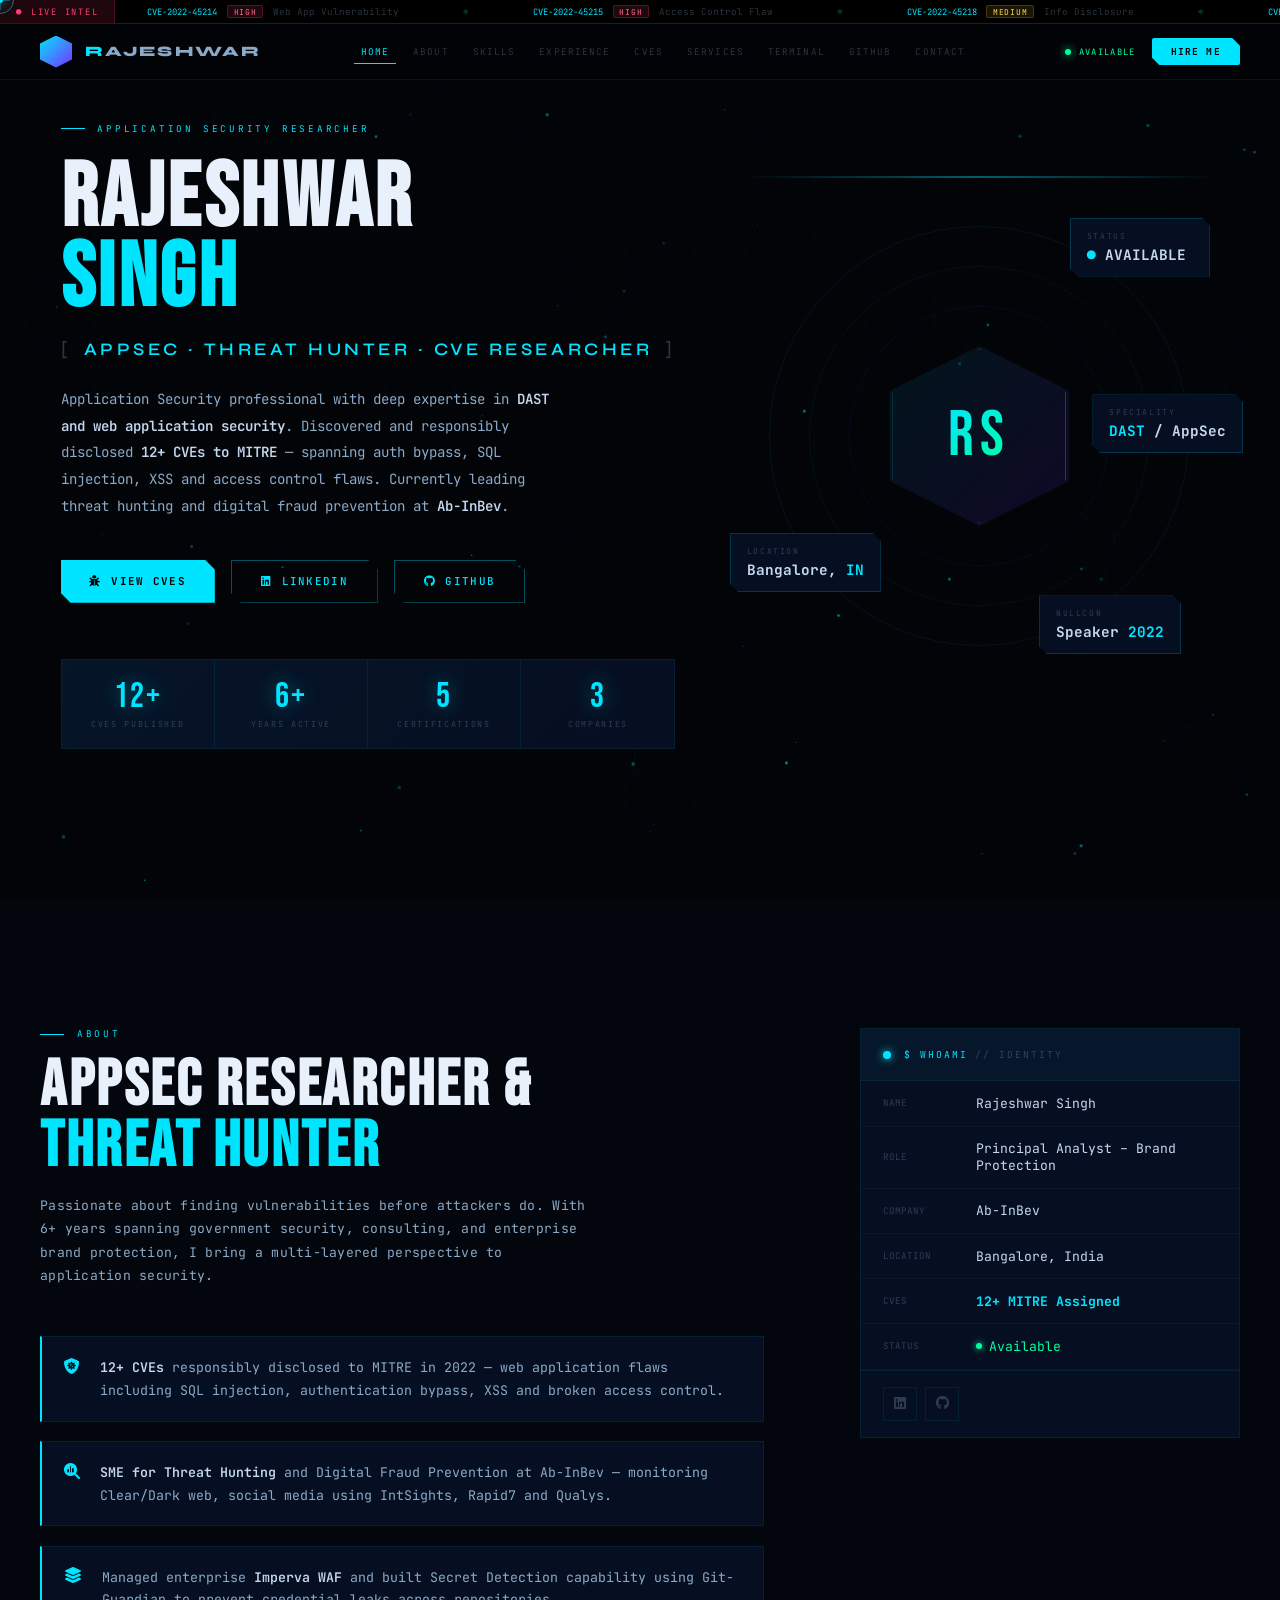
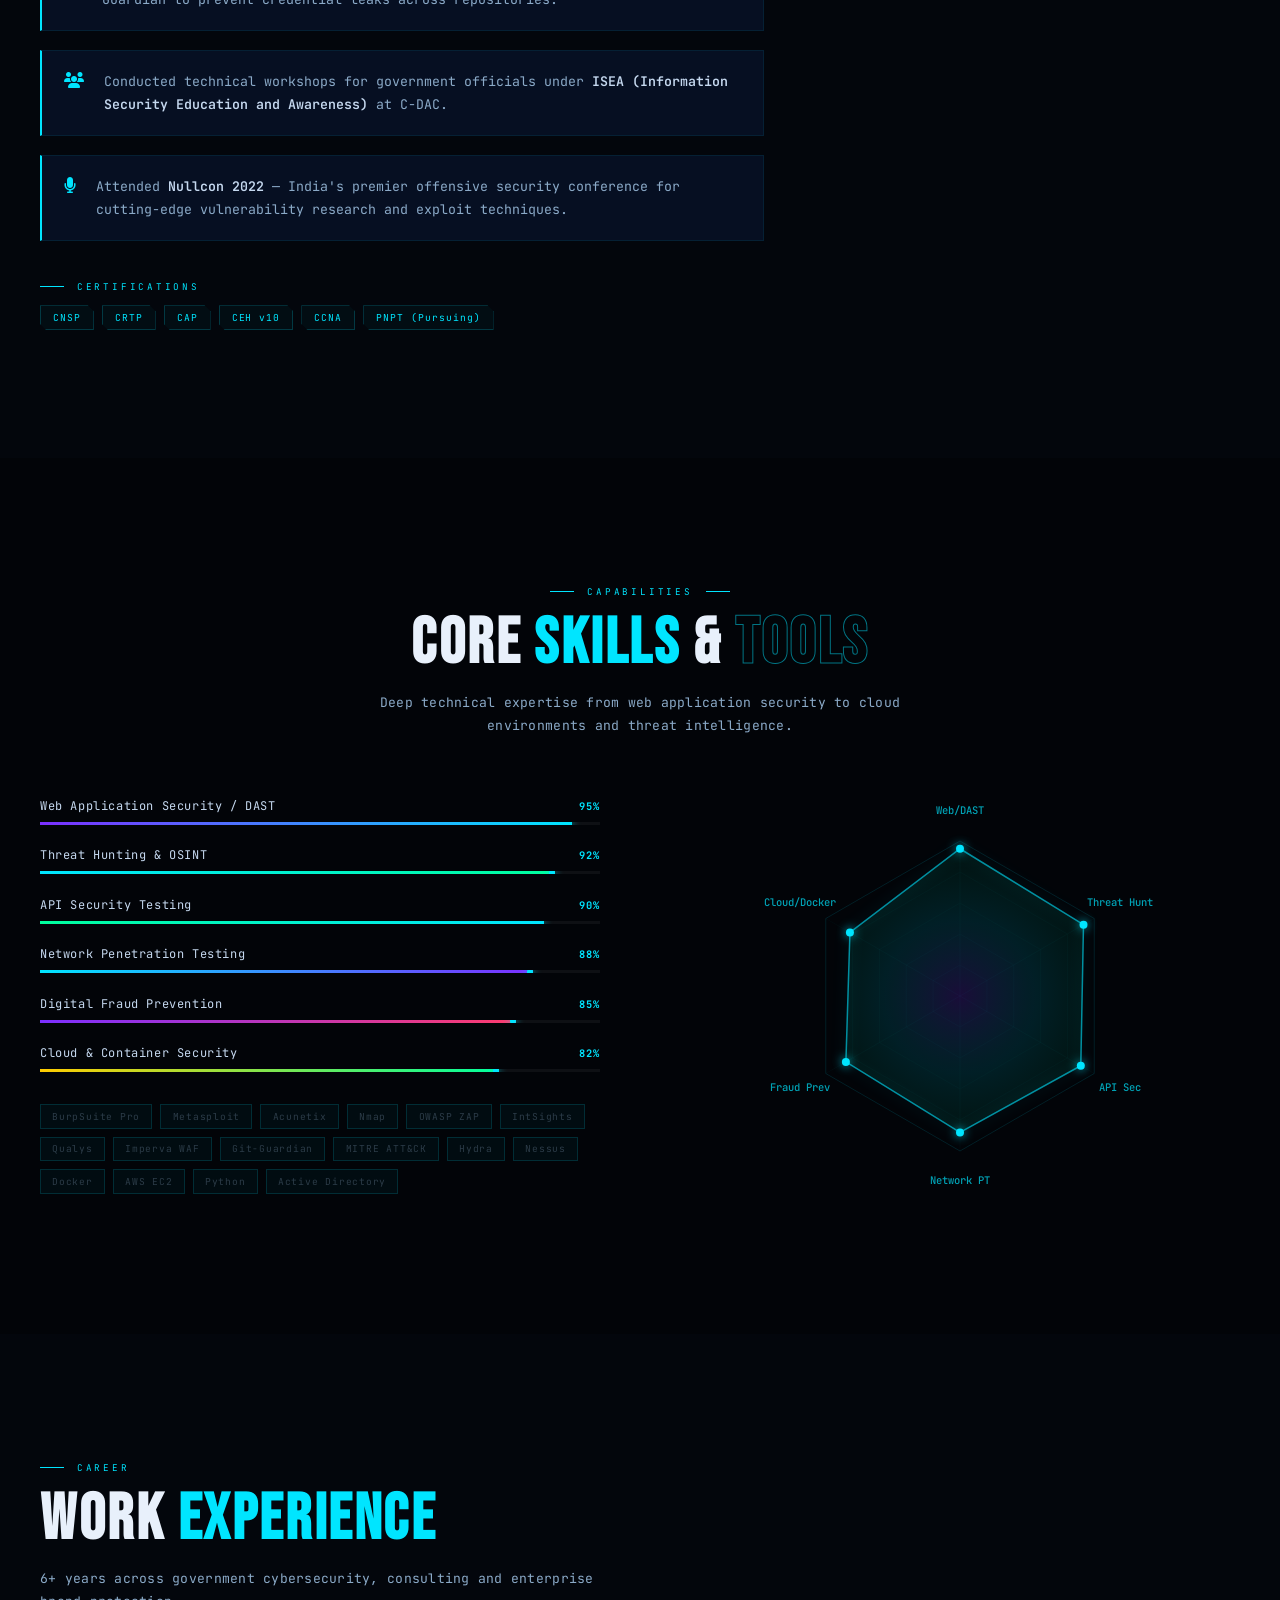
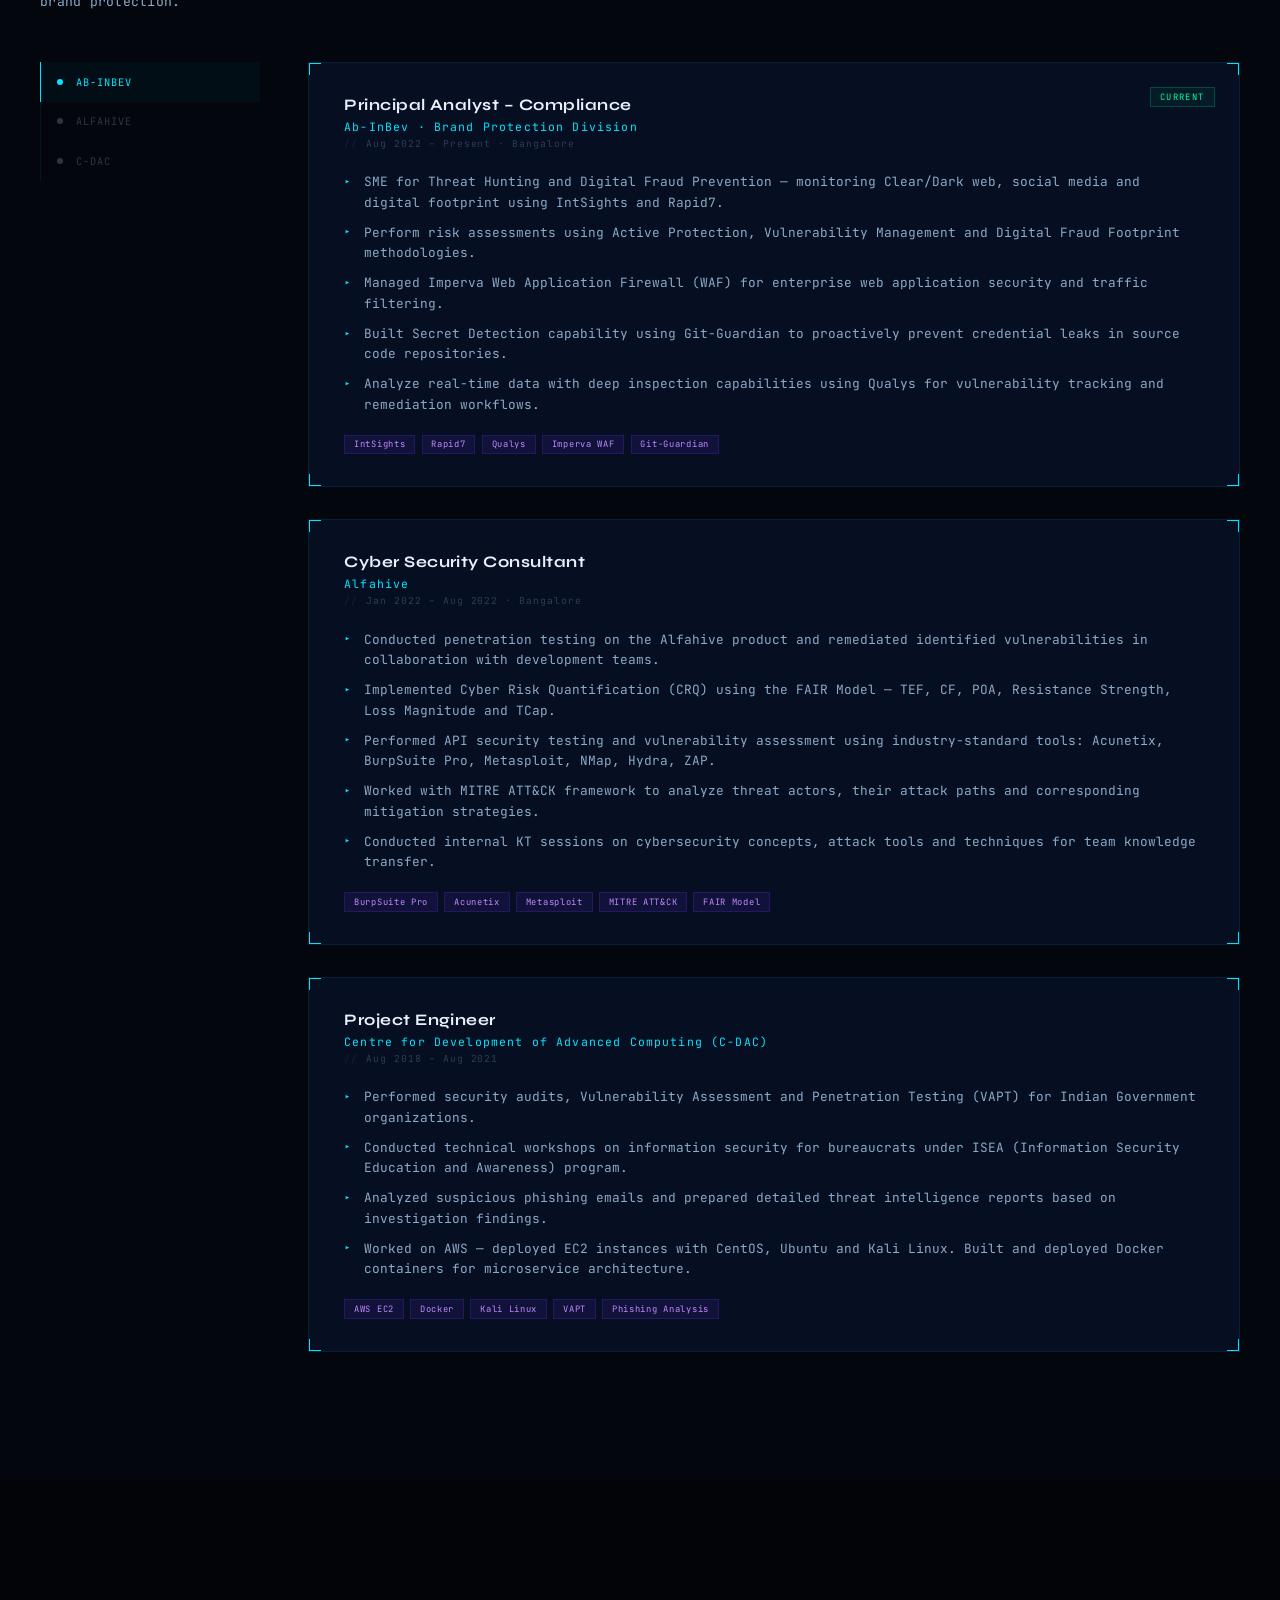
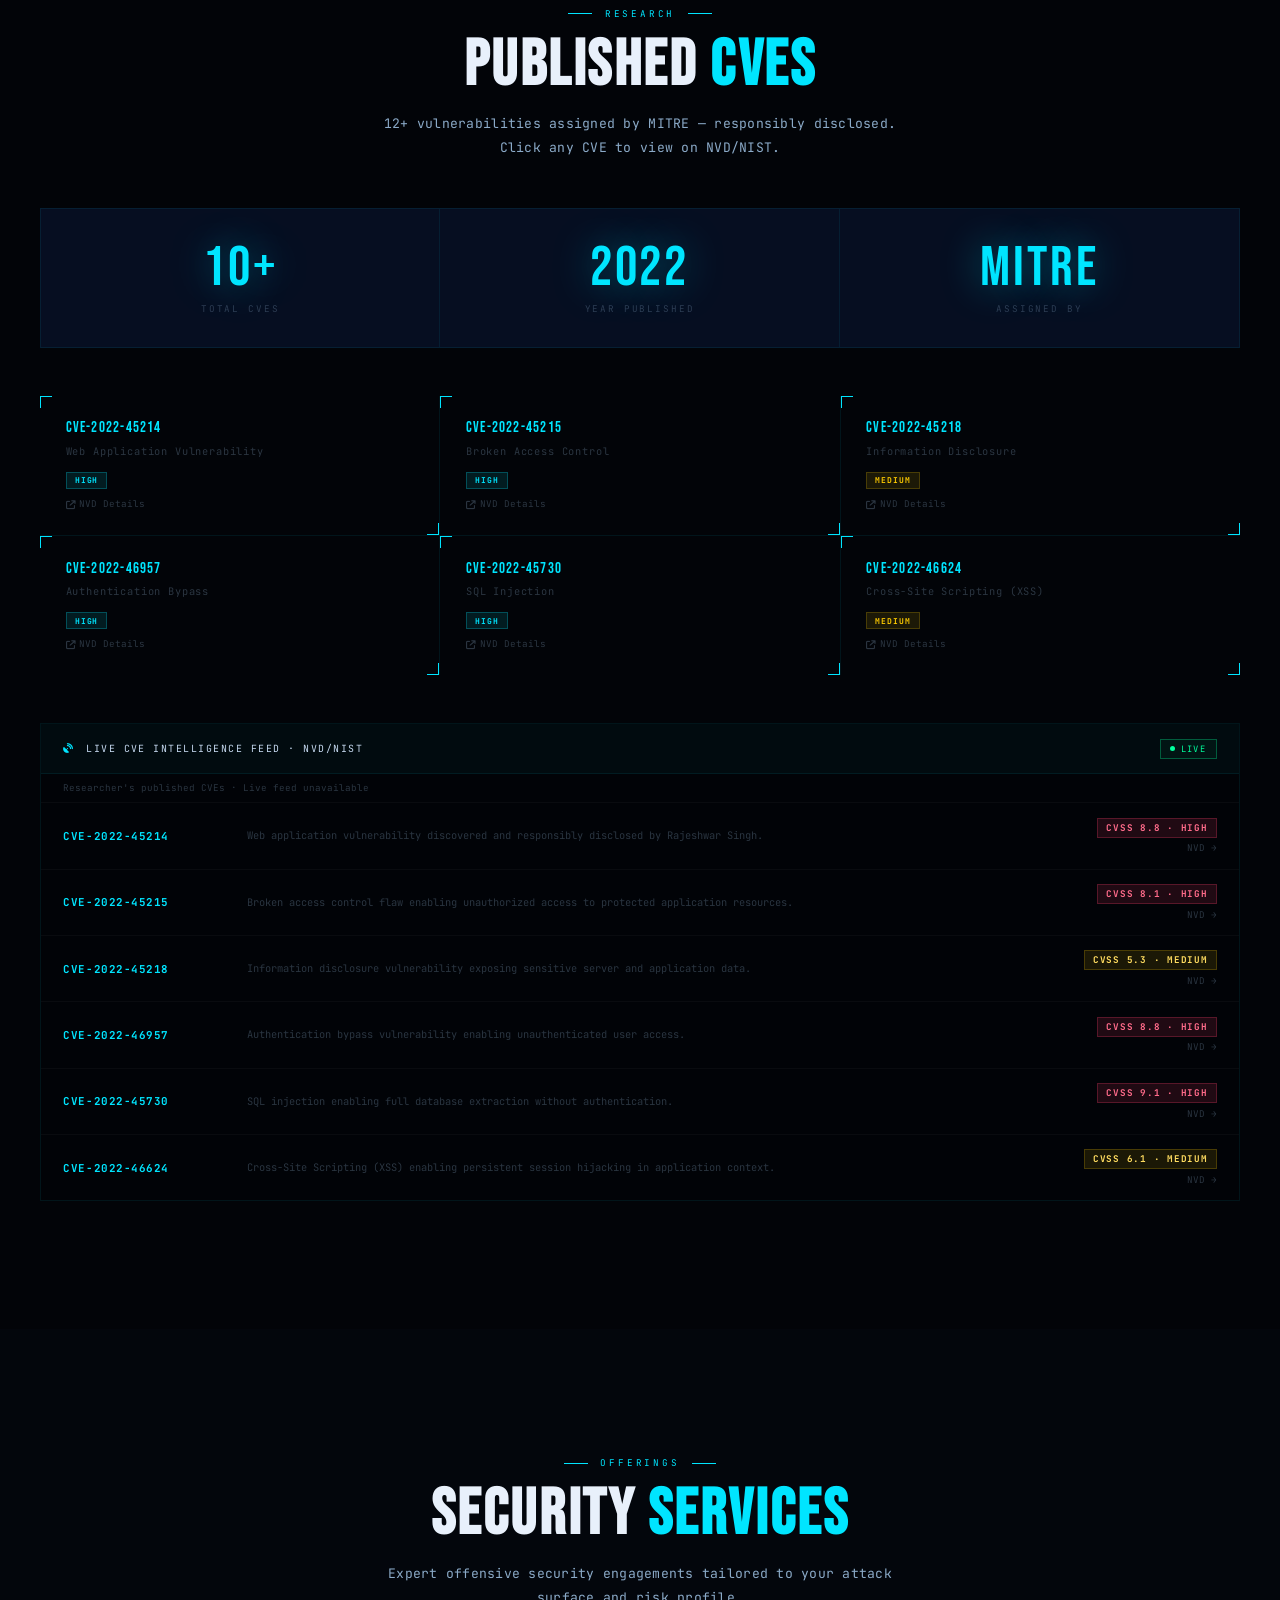
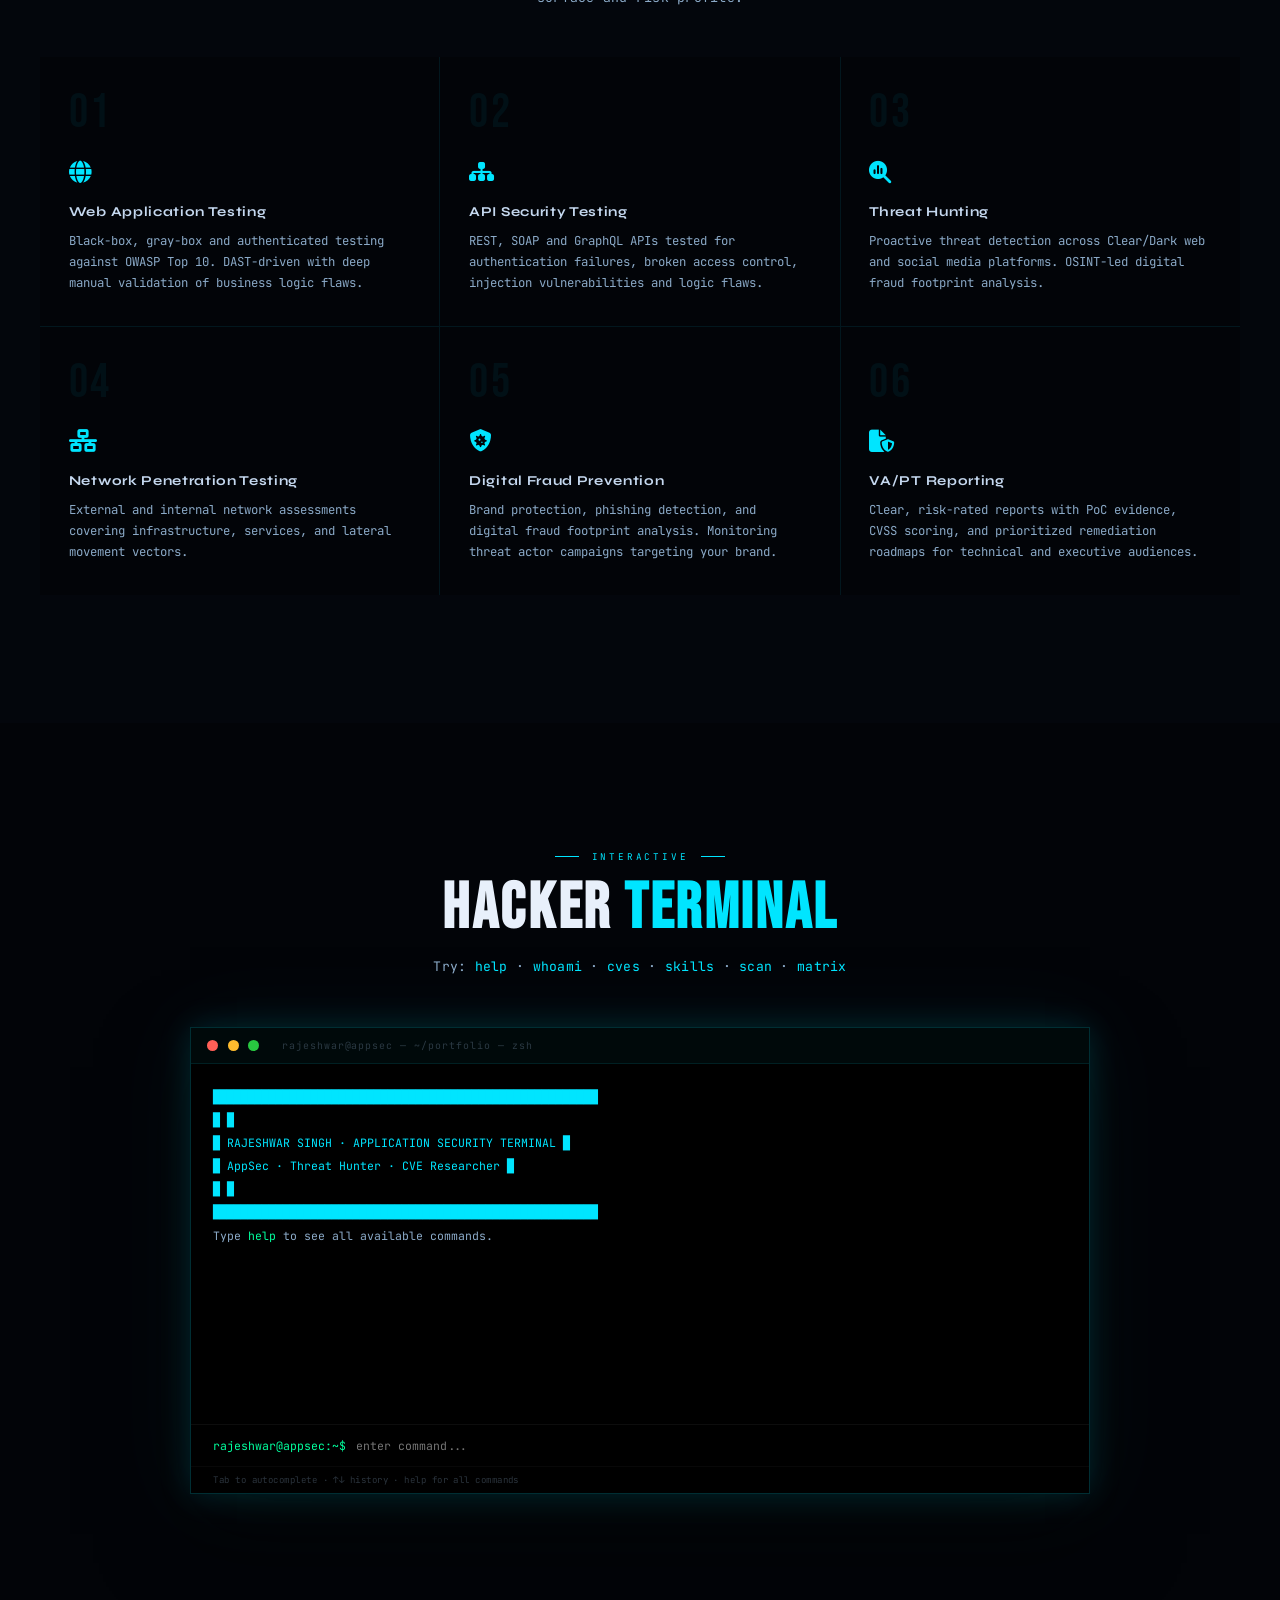
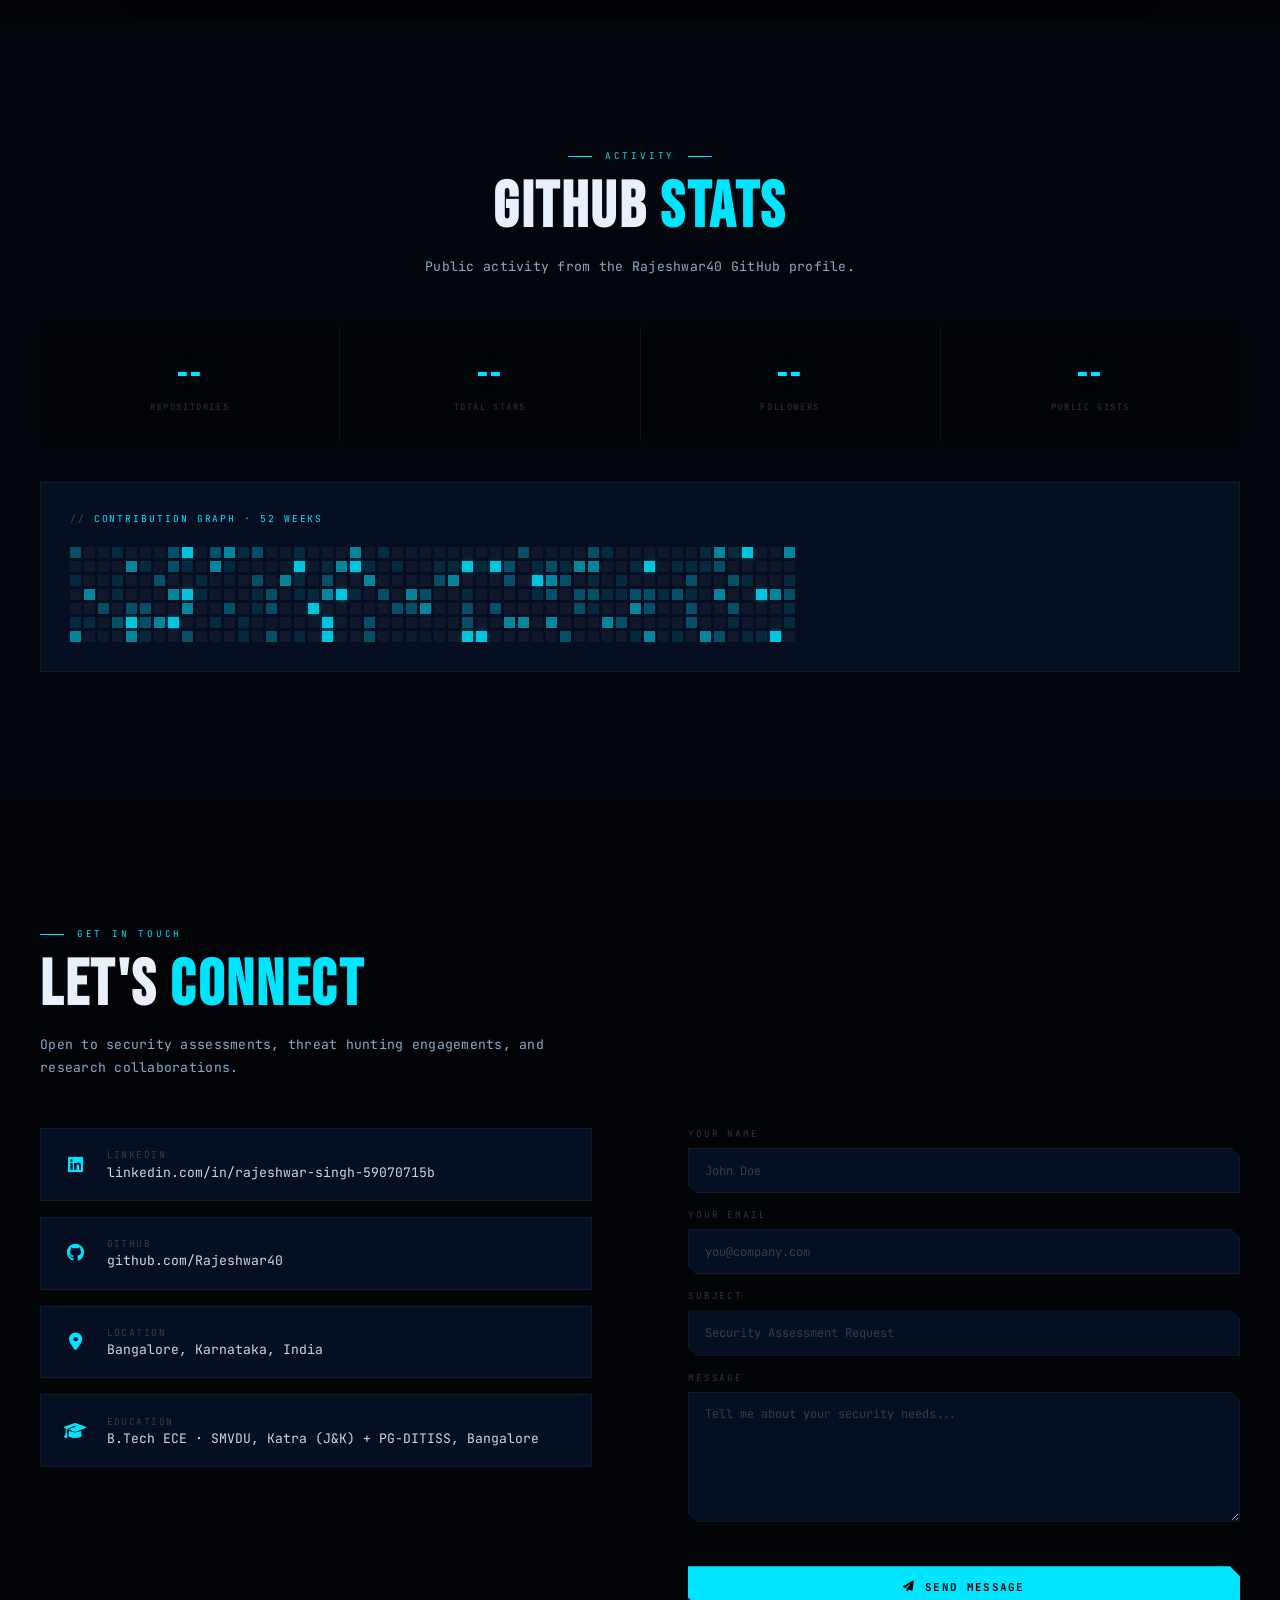
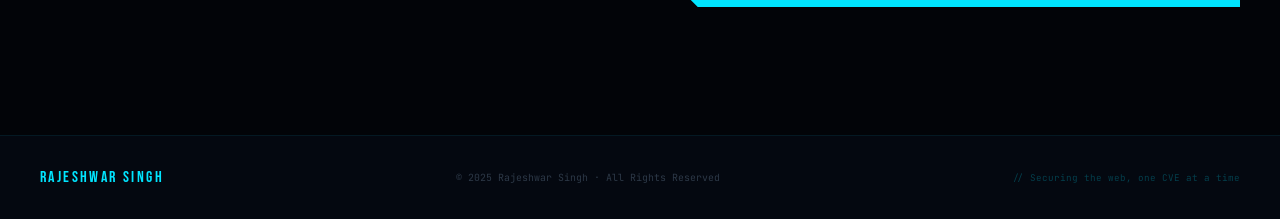
==== index2.html @ d607b11a "Rename index.html to index2.html" ====
<!DOCTYPE html>
<html lang="en">
<head>
<meta charset="UTF-8"/>
<meta name="viewport" content="width=device-width,initial-scale=1"/>
<title>Rajeshwar Singh — Application Security Researcher</title>
<meta name="description" content="Rajeshwar Singh — AppSec Expert, 12+ CVEs, DAST Specialist, Threat Hunter. Bangalore, India."/>
<link rel="preconnect" href="https://fonts.googleapis.com"/>
<link rel="preconnect" href="https://fonts.gstatic.com" crossorigin/>
<link href="https://fonts.googleapis.com/css2?family=JetBrains+Mono:wght@100;200;300;400;500;600;700;800&family=Syne:wght@400;500;600;700;800&family=Bebas+Neue&display=swap" rel="stylesheet"/>
<link rel="stylesheet" href="https://cdnjs.cloudflare.com/ajax/libs/font-awesome/6.5.0/css/all.min.css" crossorigin="anonymous"/>
<style>
/* ═══════════════════════════════════ DESIGN SYSTEM ═══════════════════════════════════ */
:root {
  --bg: #020408;
  --bg2: #040810;
  --bg3: #060c18;
  --surface: rgba(8,18,40,0.8);
  --surface2: rgba(12,24,52,0.6);
  --c1: #00e5ff;      /* electric cyan */
  --c2: #00ff9d;      /* matrix green */
  --c3: #ff3c6e;      /* danger red */
  --c4: #7b2fff;      /* void purple */
  --c5: #ffcc00;      /* amber warning */
  --txt: #8baac8;
  --txt2: #c5d8ef;
  --txt3: #e8f0fb;
  --dim: rgba(139,170,200,0.3);
  --border: rgba(0,229,255,0.08);
  --border2: rgba(0,229,255,0.18);
  --glow1: 0 0 30px rgba(0,229,255,0.15), 0 0 80px rgba(0,229,255,0.05);
  --glow2: 0 0 20px rgba(0,255,157,0.2);
  --font-mono: 'JetBrains Mono', monospace;
  --font-display: 'Syne', sans-serif;
  --font-impact: 'Bebas Neue', sans-serif;
}

*, *::before, *::after { box-sizing: border-box; margin: 0; padding: 0; }
html { scroll-behavior: smooth; }

body {
  background: var(--bg);
  color: var(--txt);
  font-family: var(--font-mono);
  overflow-x: hidden;
  cursor: none;
  min-height: 100vh;
}

a { color: inherit; text-decoration: none; }
ul { list-style: none; }

::-webkit-scrollbar { width: 2px; }
::-webkit-scrollbar-track { background: var(--bg); }
::-webkit-scrollbar-thumb { background: var(--c1); border-radius: 1px; }

/* ═══════════════════════════════════ CANVAS BG ═══════════════════════════════════ */
#bg-canvas {
  position: fixed; inset: 0; z-index: 0;
  pointer-events: none;
}

/* ═══════════════════════════════════ CUSTOM CURSOR ═══════════════════════════════════ */
#cursor-dot {
  position: fixed; width: 6px; height: 6px; border-radius: 50%;
  background: var(--c1); pointer-events: none; z-index: 9999;
  transform: translate(-50%,-50%);
  box-shadow: 0 0 12px var(--c1), 0 0 24px rgba(0,229,255,0.6);
  transition: transform 0.05s, background 0.2s;
}
#cursor-ring {
  position: fixed; width: 28px; height: 28px; border-radius: 50%;
  border: 1px solid rgba(0,229,255,0.5); pointer-events: none; z-index: 9998;
  transform: translate(-50%,-50%);
  transition: width 0.2s, height 0.2s, border-color 0.2s;
}
#cursor-cross {
  position: fixed; width: 20px; height: 20px; pointer-events: none; z-index: 9997;
  transform: translate(-50%,-50%);
}
#cursor-cross::before, #cursor-cross::after {
  content: ''; position: absolute; background: rgba(0,229,255,0.3);
}
#cursor-cross::before { width: 1px; height: 20px; left: 50%; top: 0; }
#cursor-cross::after { width: 20px; height: 1px; top: 50%; left: 0; }
body.hovering #cursor-ring { width: 46px; height: 46px; border-color: var(--c2); }
body.hovering #cursor-dot { background: var(--c2); }

/* ═══════════════════════════════════ PRELOADER ═══════════════════════════════════ */
#preloader {
  position: fixed; inset: 0; z-index: 10000;
  background: #000; display: flex; flex-direction: column;
  align-items: center; justify-content: center; gap: 2rem;
  transition: opacity 0.8s ease, transform 0.8s ease;
}
#preloader.hide { opacity: 0; pointer-events: none; transform: scale(1.02); }

.pl-logo {
  font-family: var(--font-impact);
  font-size: clamp(3rem, 8vw, 7rem);
  letter-spacing: 0.15em;
  color: #fff;
  position: relative;
  overflow: hidden;
}
.pl-logo::after {
  content: '';
  position: absolute; inset: 0;
  background: linear-gradient(90deg, transparent, rgba(0,229,255,0.4), transparent);
  animation: scan-h 1.5s ease infinite;
}
@keyframes scan-h { 0% { transform: translateX(-100%); } 100% { transform: translateX(100%); } }

.pl-scanline {
  width: 340px; height: 1px; background: var(--bg2); position: relative; overflow: hidden;
  border: 1px solid rgba(0,229,255,0.1);
}
.pl-bar {
  position: absolute; top: 0; left: 0; height: 100%;
  background: linear-gradient(90deg, var(--c4), var(--c1), var(--c2));
  width: 0%; transition: width 0.05s;
}
.pl-pct {
  font-size: 0.65rem; color: var(--c1); letter-spacing: 0.3em; text-transform: uppercase;
}
.pl-msg {
  font-size: 0.6rem; color: rgba(0,229,255,0.4); letter-spacing: 0.2em;
  min-height: 1em; text-transform: uppercase;
}

/* ═══════════════════════════════════ THREAT TICKER ═══════════════════════════════════ */
#threat-ticker {
  position: fixed; top: 0; left: 0; right: 0; z-index: 600;
  height: 24px; background: rgba(0,0,0,0.95);
  border-bottom: 1px solid rgba(255,60,110,0.25);
  display: flex; align-items: center; overflow: hidden;
}
.ticker-badge {
  flex-shrink: 0; height: 100%; padding: 0 1rem;
  display: flex; align-items: center; gap: 0.5rem;
  background: rgba(255,60,110,0.12);
  border-right: 1px solid rgba(255,60,110,0.2);
  font-size: 0.55rem; color: var(--c3); letter-spacing: 0.2em;
  white-space: nowrap;
}
.ticker-badge::before { content: '●'; animation: blink-r 1s step-end infinite; }
@keyframes blink-r { 50% { opacity: 0; } }
.ticker-scroll { flex: 1; overflow: hidden; }
.ticker-inner {
  display: flex; animation: ticker 70s linear infinite; white-space: nowrap;
}
.t-item {
  display: inline-flex; align-items: center; gap: 0.6rem;
  padding: 0 2rem; font-size: 0.58rem; color: var(--dim);
}
.t-id { color: var(--c1); font-size: 0.55rem; }
.t-sev {
  font-size: 0.5rem; padding: 0.05rem 0.35rem; border-radius: 2px; letter-spacing: 0.1em;
}
.sev-c { background: rgba(123,47,255,0.2); color: #bf8bff; border: 1px solid rgba(123,47,255,0.3); }
.sev-h { background: rgba(255,60,110,0.12); color: #ff6b8a; border: 1px solid rgba(255,60,110,0.25); }
.sev-m { background: rgba(255,204,0,0.1); color: #ffdc60; border: 1px solid rgba(255,204,0,0.2); }
@keyframes ticker { 0% { transform: translateX(0); } 100% { transform: translateX(-50%); } }

/* ═══════════════════════════════════ HEADER ═══════════════════════════════════ */
#site-nav {
  position: fixed; top: 24px; left: 0; right: 0; z-index: 500;
  height: 56px;
  background: rgba(2,4,8,0.85);
  backdrop-filter: blur(24px) saturate(1.5);
  border-bottom: 1px solid var(--border);
}
.nav-inner {
  max-width: 1440px; margin: 0 auto; padding: 0 2.5rem;
  height: 100%; display: flex; align-items: center; justify-content: space-between; gap: 2rem;
}
.nav-logo {
  display: flex; align-items: center; gap: 0.8rem; flex-shrink: 0;
}
.nav-logo-mark {
  width: 32px; height: 32px; position: relative;
  display: flex; align-items: center; justify-content: center;
}
.nav-logo-hex {
  width: 32px; height: 32px;
  background: linear-gradient(135deg, var(--c1), var(--c4));
  clip-path: polygon(50% 0%, 100% 25%, 100% 75%, 50% 100%, 0% 75%, 0% 25%);
  animation: hex-pulse 3s ease-in-out infinite;
}
@keyframes hex-pulse { 0%,100%{opacity:1;transform:scale(1)} 50%{opacity:0.7;transform:scale(0.95)} }
.nav-logo-text {
  font-family: var(--font-display);
  font-size: 0.9rem; font-weight: 800;
  letter-spacing: 0.15em; text-transform: uppercase;
}
.nav-logo-text span { color: var(--c1); }
.nav-links {
  display: flex; align-items: center; gap: 0;
}
.nav-links a {
  font-size: 0.58rem; color: var(--dim); letter-spacing: 0.12em;
  text-transform: uppercase; padding: 0.4rem 0.75rem;
  position: relative; transition: color 0.2s; white-space: nowrap;
}
.nav-links a::before {
  content: ''; position: absolute; bottom: 0; left: 50%; right: 50%;
  height: 1px; background: var(--c1); transition: all 0.3s;
}
.nav-links a:hover, .nav-links a.active { color: var(--c1); }
.nav-links a:hover::before, .nav-links a.active::before { left: 10%; right: 10%; }

.nav-right { display: flex; align-items: center; gap: 1rem; flex-shrink: 0; }
.nav-status {
  display: flex; align-items: center; gap: 0.5rem;
  font-size: 0.55rem; color: var(--c2); letter-spacing: 0.15em;
}
.status-dot {
  width: 6px; height: 6px; border-radius: 50%; background: var(--c2);
  box-shadow: 0 0 8px var(--c2);
  animation: status-pulse 2s ease-in-out infinite;
}
@keyframes status-pulse { 0%,100%{box-shadow:0 0 8px var(--c2)} 50%{box-shadow:0 0 16px var(--c2),0 0 32px rgba(0,255,157,0.4)} }
.btn-hire {
  font-family: var(--font-mono); font-size: 0.6rem;
  padding: 0.45rem 1.2rem; letter-spacing: 0.12em; text-transform: uppercase;
  color: #000; background: var(--c1); border: none; border-radius: 2px;
  cursor: none; transition: all 0.25s; font-weight: 700;
  clip-path: polygon(0 0, calc(100% - 8px) 0, 100% 8px, 100% 100%, 8px 100%, 0 calc(100% - 8px));
}
.btn-hire:hover { background: var(--c2); box-shadow: 0 0 30px rgba(0,255,157,0.4); }
.nav-toggle {
  display: none; flex-direction: column; gap: 4px;
  background: none; border: none; cursor: none; padding: 0.5rem;
}
.nav-toggle span { width: 18px; height: 1px; background: var(--c1); display: block; }

/* ═══════════════════════════════════ LAYOUT ═══════════════════════════════════ */
.page-wrap { position: relative; z-index: 10; }
section { padding: 8rem 0; position: relative; }
.container { max-width: 1440px; margin: 0 auto; padding: 0 2.5rem; }
.pt-nav { padding-top: 110px; }

/* Section labels */
.s-eyebrow {
  display: flex; align-items: center; gap: 0.8rem;
  font-size: 0.58rem; color: var(--c1); letter-spacing: 0.3em;
  text-transform: uppercase; margin-bottom: 1rem;
}
.s-eyebrow::before { content: ''; width: 24px; height: 1px; background: var(--c1); flex-shrink: 0; }
.s-eyebrow.center { justify-content: center; }
.s-eyebrow.center::after { content: ''; width: 24px; height: 1px; background: var(--c1); flex-shrink: 0; }

.s-title {
  font-family: var(--font-impact);
  font-size: clamp(2.8rem, 5vw, 5rem);
  line-height: 0.95; letter-spacing: 0.04em;
  color: var(--txt3); margin-bottom: 1rem;
}
.s-title.center { text-align: center; }
.s-title em { color: var(--c1); font-style: normal; }
.s-title .outline {
  -webkit-text-stroke: 1px rgba(0,229,255,0.5);
  color: transparent;
}

.s-sub {
  font-size: 0.82rem; color: var(--txt); max-width: 560px;
  line-height: 1.8; margin-bottom: 3rem; letter-spacing: 0.02em;
}
.s-sub.center { text-align: center; margin: 0 auto 3rem; }

/* Reveal animations */
.reveal { opacity: 0; transform: translateY(32px); transition: opacity 0.7s ease, transform 0.7s ease; }
.reveal.visible { opacity: 1; transform: none; }
.reveal-left { opacity: 0; transform: translateX(-40px); transition: opacity 0.7s ease, transform 0.7s ease; }
.reveal-left.visible { opacity: 1; transform: none; }
.reveal-right { opacity: 0; transform: translateX(40px); transition: opacity 0.7s ease, transform 0.7s ease; }
.reveal-right.visible { opacity: 1; transform: none; }

/* ═══════════════════════════════════ HERO ═══════════════════════════════════ */
#hero {
  min-height: 100vh; display: flex; align-items: center;
  padding-top: 100px; overflow: hidden; position: relative;
}

.hero-grid {
  display: grid; grid-template-columns: 1fr 480px;
  gap: 4rem; align-items: center; width: 100%;
}

/* Glitch text effect */
.glitch-wrap { position: relative; display: inline-block; }
.hero-name {
  font-family: var(--font-impact);
  font-size: clamp(3.5rem, 7vw, 6.8rem);
  line-height: 0.9; letter-spacing: 0.04em;
  color: var(--txt3); display: block; position: relative;
}
.hero-name .accent { color: var(--c1); display: block; }
.glitch-name {
  position: relative; display: inline-block;
}
.glitch-name::before, .glitch-name::after {
  content: attr(data-text); position: absolute; top: 0; left: 0;
  width: 100%; height: 100%; opacity: 0;
}
.glitch-name::before {
  color: var(--c1); animation: glitch-a 8s infinite;
  clip-path: polygon(0 20%, 100% 20%, 100% 40%, 0 40%);
}
.glitch-name::after {
  color: var(--c3); animation: glitch-b 8s infinite;
  clip-path: polygon(0 60%, 100% 60%, 100% 80%, 0 80%);
}
@keyframes glitch-a {
  0%,89%,100% { opacity:0;transform:none; }
  90% { opacity:0.9;transform:translate(-4px,1px); }
  92% { opacity:0.9;transform:translate(3px,-1px); }
  94% { opacity:0;transform:none; }
}
@keyframes glitch-b {
  0%,91%,100% { opacity:0;transform:none; }
  92% { opacity:0.7;transform:translate(4px,1px); }
  94% { opacity:0.7;transform:translate(-3px,-1px); }
  96% { opacity:0;transform:none; }
}

.hero-role {
  font-family: var(--font-display); font-size: clamp(0.8rem, 1.5vw, 1.1rem);
  color: var(--c1); letter-spacing: 0.2em; text-transform: uppercase;
  margin: 1.2rem 0 1.6rem; font-weight: 600;
  display: flex; align-items: center; gap: 0.8rem;
}
.hero-role::before { content: '['; color: var(--dim); }
.hero-role::after { content: ']'; color: var(--dim); }

.hero-desc {
  font-size: 0.88rem; color: var(--txt); line-height: 1.9;
  max-width: 500px; margin-bottom: 2.5rem;
}
.hero-desc strong { color: var(--txt2); font-weight: 600; }

.hero-actions { display: flex; gap: 1rem; flex-wrap: wrap; margin-bottom: 3.5rem; }

/* Buttons */
.btn-primary {
  display: inline-flex; align-items: center; gap: 0.6rem;
  font-family: var(--font-mono); font-size: 0.68rem; font-weight: 700;
  letter-spacing: 0.12em; text-transform: uppercase;
  color: #000; background: var(--c1); padding: 0.85rem 1.8rem;
  border: none; border-radius: 0; cursor: none; transition: all 0.25s;
  clip-path: polygon(0 0, calc(100% - 10px) 0, 100% 10px, 100% 100%, 10px 100%, 0 calc(100% - 10px));
  position: relative; overflow: hidden;
}
.btn-primary::before {
  content: ''; position: absolute; inset: 0;
  background: linear-gradient(90deg, transparent, rgba(255,255,255,0.25), transparent);
  transform: translateX(-100%); transition: transform 0.5s;
}
.btn-primary:hover::before { transform: translateX(100%); }
.btn-primary:hover { background: var(--c2); box-shadow: 0 0 40px rgba(0,255,157,0.5); transform: translateY(-2px); }

.btn-outline {
  display: inline-flex; align-items: center; gap: 0.6rem;
  font-family: var(--font-mono); font-size: 0.68rem; font-weight: 500;
  letter-spacing: 0.12em; text-transform: uppercase;
  color: var(--c1); background: transparent;
  padding: 0.85rem 1.8rem; border: 1px solid rgba(0,229,255,0.35);
  border-radius: 0; cursor: none; transition: all 0.25s;
  clip-path: polygon(0 0, calc(100% - 10px) 0, 100% 10px, 100% 100%, 10px 100%, 0 calc(100% - 10px));
}
.btn-outline:hover {
  background: rgba(0,229,255,0.07); border-color: var(--c1);
  box-shadow: 0 0 25px rgba(0,229,255,0.15); transform: translateY(-2px);
}
.btn-sm { padding: 0.5rem 1.1rem; font-size: 0.62rem; }

/* Hero stats */
.hero-metrics {
  display: grid; grid-template-columns: repeat(4,1fr);
  border: 1px solid var(--border);
  background: var(--surface);
  backdrop-filter: blur(10px);
  position: relative;
}
.hero-metrics::before {
  content: ''; position: absolute; inset: 0;
  background: linear-gradient(135deg, rgba(0,229,255,0.03), transparent);
  pointer-events: none;
}
.metric-item {
  padding: 1.2rem 1rem; text-align: center;
  border-right: 1px solid var(--border); position: relative;
}
.metric-item:last-child { border-right: none; }
.metric-val {
  font-family: var(--font-impact);
  font-size: 2.2rem; letter-spacing: 0.05em;
  color: var(--c1); line-height: 1;
  text-shadow: 0 0 20px rgba(0,229,255,0.4);
}
.metric-lbl {
  font-size: 0.52rem; color: var(--dim); letter-spacing: 0.2em;
  text-transform: uppercase; margin-top: 0.3rem;
}

/* Hero visual panel */
.hero-visual {
  position: relative; height: 520px;
}
.hv-ring {
  position: absolute; border-radius: 50%; border: 1px solid;
  animation: ring-spin linear infinite; left: 50%; top: 50%;
  transform: translate(-50%,-50%);
}
.hv-ring-1 { width: 420px; height: 420px; border-color: rgba(0,229,255,0.08); animation-duration: 25s; }
.hv-ring-2 { width: 340px; height: 340px; border-color: rgba(0,255,157,0.06); animation-duration: 18s; animation-direction: reverse; }
.hv-ring-3 { width: 260px; height: 260px; border-color: rgba(123,47,255,0.1); animation-duration: 12s; }
@keyframes ring-spin { to { transform: translate(-50%,-50%) rotate(360deg); } }

.hv-center {
  position: absolute; left: 50%; top: 50%; transform: translate(-50%,-50%);
  width: 200px; height: 200px;
  display: flex; align-items: center; justify-content: center;
}
.hv-hex {
  width: 180px; height: 180px;
  background: linear-gradient(135deg, rgba(0,229,255,0.08), rgba(123,47,255,0.12));
  clip-path: polygon(50% 0%, 100% 25%, 100% 75%, 50% 100%, 0% 75%, 0% 25%);
  display: flex; align-items: center; justify-content: center;
  position: relative;
  animation: hex-float 4s ease-in-out infinite;
}
@keyframes hex-float { 0%,100%{transform:translateY(0)} 50%{transform:translateY(-12px)} }
.hv-hex::before {
  content: ''; position: absolute; inset: 3px;
  clip-path: polygon(50% 0%, 100% 25%, 100% 75%, 50% 100%, 0% 75%, 0% 25%);
  border: 1px solid rgba(0,229,255,0.25);
}
.hv-initials {
  font-family: var(--font-impact);
  font-size: 4rem; letter-spacing: 0.1em;
  background: linear-gradient(135deg, var(--c1), var(--c2));
  -webkit-background-clip: text; -webkit-text-fill-color: transparent;
  position: relative; z-index: 1;
}

/* Floating data cards */
.hv-card {
  position: absolute; background: var(--surface);
  border: 1px solid var(--border2); backdrop-filter: blur(16px);
  padding: 0.75rem 1rem; min-width: 140px;
  clip-path: polygon(0 0, calc(100% - 8px) 0, 100% 8px, 100% 100%, 8px 100%, 0 calc(100% - 8px));
}
.hv-card-label { font-size: 0.5rem; color: var(--dim); letter-spacing: 0.2em; text-transform: uppercase; margin-bottom: 0.25rem; }
.hv-card-val { font-size: 0.9rem; color: var(--txt2); font-weight: 700; }
.hv-card-val span { color: var(--c1); }
.hvc1 { top: 8%; right: 2%; animation: float-card 5s ease-in-out infinite; }
.hvc2 { bottom: 20%; left: -2%; animation: float-card 5s ease-in-out infinite 1.5s; }
.hvc3 { top: 42%; right: -5%; animation: float-card 5s ease-in-out infinite 0.8s; }
.hvc4 { bottom: 8%; right: 8%; animation: float-card 5s ease-in-out infinite 2s; }
@keyframes float-card {
  0%,100% { transform: translateY(0); }
  50% { transform: translateY(-8px); }
}

/* Scan line */
.hv-scan {
  position: absolute; left: 0; right: 0; height: 2px;
  background: linear-gradient(90deg, transparent, var(--c1), transparent);
  animation: scan-vert 4s ease-in-out infinite; opacity: 0.4;
}
@keyframes scan-vert {
  0% { top: 0%; } 100% { top: 100%; }
}

/* ═══════════════════════════════════ ABOUT ═══════════════════════════════════ */
#about { background: rgba(4,8,16,0.5); }
.about-grid { display: grid; grid-template-columns: 1fr 380px; gap: 6rem; align-items: start; }

.about-highlights { display: flex; flex-direction: column; gap: 1.2rem; margin-bottom: 2.5rem; }
.ah-item {
  display: flex; gap: 1.2rem; align-items: flex-start;
  padding: 1.2rem 1.4rem;
  background: var(--surface); border: 1px solid var(--border);
  border-left: 2px solid var(--c1);
  transition: all 0.3s;
}
.ah-item:hover { border-color: var(--border2); border-left-color: var(--c1); background: var(--surface2); }
.ah-icon { color: var(--c1); font-size: 1rem; flex-shrink: 0; margin-top: 0.1rem; }
.ah-text { font-size: 0.83rem; color: var(--txt); line-height: 1.7; }
.ah-text strong { color: var(--txt2); font-weight: 600; }

.cert-grid { display: flex; flex-wrap: wrap; gap: 0.5rem; }
.cert-tag {
  font-size: 0.6rem; letter-spacing: 0.1em; padding: 0.3rem 0.75rem;
  border: 1px solid rgba(0,229,255,0.2); color: var(--c1);
  background: rgba(0,229,255,0.03); transition: all 0.2s;
  clip-path: polygon(0 0, calc(100% - 6px) 0, 100% 6px, 100% 100%, 6px 100%, 0 calc(100% - 6px));
}
.cert-tag:hover { background: rgba(0,229,255,0.1); border-color: var(--c1); }

/* ID Card */
.id-card {
  background: var(--surface); border: 1px solid var(--border);
  overflow: hidden; position: sticky; top: 100px;
}
.id-card-header {
  padding: 1.2rem 1.4rem; background: rgba(0,229,255,0.04);
  border-bottom: 1px solid var(--border);
  display: flex; align-items: center; gap: 0.8rem;
}
.id-card-header-dot { width: 8px; height: 8px; border-radius: 50%; background: var(--c1); box-shadow: 0 0 8px var(--c1); }
.id-card-title { font-size: 0.6rem; color: var(--c1); letter-spacing: 0.2em; text-transform: uppercase; }
.id-card-title span { color: var(--dim); }
.id-row {
  display: grid; grid-template-columns: 80px 1fr; gap: 0.8rem;
  padding: 0.85rem 1.4rem; border-bottom: 1px solid rgba(255,255,255,0.03);
  align-items: center;
}
.id-row:last-of-type { border-bottom: none; }
.id-key { font-size: 0.57rem; color: var(--dim); text-transform: uppercase; letter-spacing: 0.1em; }
.id-val { font-size: 0.82rem; color: var(--txt2); }
.id-val a { color: var(--c1); }
.id-online {
  color: var(--c2); display: flex; align-items: center; gap: 0.4rem; font-size: 0.82rem;
}
.id-online::before {
  content: ''; width: 6px; height: 6px; border-radius: 50%;
  background: var(--c2); box-shadow: 0 0 6px var(--c2);
  animation: status-pulse 2s infinite; flex-shrink: 0;
}
.id-socials {
  display: flex; gap: 0.5rem; padding: 1rem 1.4rem;
  border-top: 1px solid var(--border);
}
.id-social-btn {
  width: 34px; height: 34px; display: flex; align-items: center; justify-content: center;
  border: 1px solid var(--border); color: var(--dim);
  transition: all 0.2s; font-size: 0.85rem;
}
.id-social-btn:hover { color: var(--c1); border-color: var(--c1); background: rgba(0,229,255,0.07); box-shadow: 0 0 15px rgba(0,229,255,0.15); }

/* ═══════════════════════════════════ SKILLS ═══════════════════════════════════ */
#skills { position: relative; overflow: hidden; }
.skills-layout { display: grid; grid-template-columns: 1fr 1fr; gap: 5rem; align-items: center; }

.skill-bars { display: flex; flex-direction: column; gap: 1.4rem; }
.sb-item { }
.sb-meta {
  display: flex; justify-content: space-between; align-items: center;
  margin-bottom: 0.5rem;
}
.sb-name { font-size: 0.75rem; color: var(--txt2); letter-spacing: 0.05em; }
.sb-val { font-size: 0.65rem; color: var(--c1); font-weight: 700; letter-spacing: 0.1em; }
.sb-track {
  height: 3px; background: rgba(255,255,255,0.05); position: relative; overflow: hidden;
}
.sb-fill {
  position: absolute; top: 0; left: 0; height: 100%; width: 0%;
  transition: width 1.6s cubic-bezier(0.4,0,0.2,1);
}
.sb-fill-1 { background: linear-gradient(90deg, var(--c4), var(--c1)); }
.sb-fill-2 { background: linear-gradient(90deg, var(--c1), var(--c2)); }
.sb-fill-3 { background: linear-gradient(90deg, var(--c2), var(--c1)); }
.sb-fill-4 { background: linear-gradient(90deg, var(--c1), var(--c4)); }
.sb-fill-5 { background: linear-gradient(90deg, var(--c4), var(--c3)); }
.sb-fill-6 { background: linear-gradient(90deg, var(--c5), var(--c2)); }
.sb-dot {
  position: absolute; right: 0; top: 50%; transform: translateY(-50%);
  width: 6px; height: 6px; border-radius: 50%;
  background: var(--c1); box-shadow: 0 0 8px var(--c1);
}

/* Tech tags */
.tech-tags { display: flex; flex-wrap: wrap; gap: 0.5rem; margin-top: 2rem; }
.tech-tag {
  font-size: 0.6rem; padding: 0.3rem 0.7rem; letter-spacing: 0.08em;
  background: rgba(0,229,255,0.04); border: 1px solid rgba(0,229,255,0.15);
  color: var(--dim); transition: all 0.2s;
}
.tech-tag:hover { color: var(--c1); border-color: rgba(0,229,255,0.4); background: rgba(0,229,255,0.08); }

/* Radar canvas side */
.radar-container { position: relative; display: flex; align-items: center; justify-content: center; }
.radar-labels-overlay { position: absolute; inset: 0; pointer-events: none; }

/* ═══════════════════════════════════ EXPERIENCE ═══════════════════════════════════ */
#experience { background: rgba(4,8,16,0.5); }
.exp-layout { display: grid; grid-template-columns: 220px 1fr; gap: 3rem; }

.exp-nav { position: sticky; top: 100px; }
.exp-nav-item {
  display: flex; align-items: center; gap: 0.8rem;
  padding: 0.8rem 1rem; cursor: none;
  font-size: 0.65rem; color: var(--dim);
  letter-spacing: 0.1em; text-transform: uppercase;
  border-left: 1px solid var(--border);
  transition: all 0.2s;
}
.exp-nav-item.active, .exp-nav-item:hover {
  color: var(--c1); border-left-color: var(--c1);
  background: rgba(0,229,255,0.04);
}
.exp-nav-dot { width: 6px; height: 6px; border-radius: 50%; background: currentColor; flex-shrink: 0; }

.exp-cards { display: flex; flex-direction: column; gap: 2rem; }
.exp-card {
  background: var(--surface); border: 1px solid var(--border);
  padding: 2rem 2.2rem; position: relative; transition: all 0.3s;
  overflow: hidden;
}
.exp-card::before {
  content: ''; position: absolute; top: 0; left: 0; bottom: 0;
  width: 2px; background: linear-gradient(180deg, var(--c4), var(--c1));
  transform: scaleY(0); transform-origin: top; transition: transform 0.4s;
}
.exp-card:hover::before { transform: scaleY(1); }
.exp-card:hover { border-color: var(--border2); }
.exp-card-badge {
  position: absolute; top: 1.5rem; right: 1.5rem;
  font-size: 0.55rem; color: var(--c2); letter-spacing: 0.15em;
  border: 1px solid rgba(0,255,157,0.2); padding: 0.2rem 0.6rem;
  background: rgba(0,255,157,0.05);
}
.exp-role {
  font-family: var(--font-display); font-size: 1rem; font-weight: 700;
  color: var(--txt3); margin-bottom: 0.3rem; letter-spacing: 0.03em;
}
.exp-company { font-size: 0.72rem; color: var(--c1); letter-spacing: 0.1em; margin-bottom: 0.2rem; }
.exp-period {
  font-size: 0.6rem; color: var(--dim); letter-spacing: 0.1em;
  margin-bottom: 1.4rem; display: flex; align-items: center; gap: 0.5rem;
}
.exp-period::before { content: '//'; opacity: 0.4; }
.exp-bullets { display: flex; flex-direction: column; gap: 0.6rem; }
.exp-bullet {
  display: flex; gap: 0.8rem; align-items: flex-start;
  font-size: 0.8rem; color: var(--txt); line-height: 1.6;
}
.exp-bullet::before {
  content: '▸'; color: var(--c1); flex-shrink: 0; font-size: 0.7rem; margin-top: 0.1rem;
}
.exp-tools { display: flex; flex-wrap: wrap; gap: 0.4rem; margin-top: 1.2rem; }
.exp-tool {
  font-size: 0.55rem; padding: 0.18rem 0.55rem; letter-spacing: 0.08em;
  background: rgba(123,47,255,0.1); border: 1px solid rgba(123,47,255,0.2);
  color: #bf8bff;
}

/* ═══════════════════════════════════ CVEs ═══════════════════════════════════ */
#cves { overflow: hidden; }
.cve-stats-bar {
  display: grid; grid-template-columns: repeat(3,1fr);
  border: 1px solid var(--border); margin-bottom: 3rem;
  background: var(--surface);
}
.cve-stat {
  padding: 2rem 1.5rem; text-align: center;
  border-right: 1px solid var(--border);
}
.cve-stat:last-child { border-right: none; }
.cve-stat-n {
  font-family: var(--font-impact); font-size: 3.5rem; letter-spacing: 0.05em;
  color: var(--c1); line-height: 1;
  text-shadow: 0 0 40px rgba(0,229,255,0.4);
}
.cve-stat-l { font-size: 0.58rem; color: var(--dim); letter-spacing: 0.2em; text-transform: uppercase; margin-top: 0.4rem; }

.cve-grid { display: grid; grid-template-columns: repeat(3,1fr); gap: 1px; background: var(--border); margin-bottom: 3rem; }
.cve-item {
  background: var(--bg); padding: 1.4rem 1.6rem;
  transition: all 0.25s; cursor: default; position: relative; overflow: hidden;
}
.cve-item::after {
  content: ''; position: absolute; inset: 0;
  background: linear-gradient(135deg, rgba(0,229,255,0.04), transparent);
  opacity: 0; transition: opacity 0.3s;
}
.cve-item:hover { background: var(--surface); }
.cve-item:hover::after { opacity: 1; }
.cve-item-id {
  font-family: var(--font-impact); font-size: 0.95rem; letter-spacing: 0.08em;
  color: var(--c1); margin-bottom: 0.4rem;
}
.cve-item-type { font-size: 0.65rem; color: var(--dim); letter-spacing: 0.08em; margin-bottom: 0.6rem; }
.cve-sev {
  display: inline-block; font-size: 0.5rem; padding: 0.15rem 0.5rem;
  letter-spacing: 0.12em; font-weight: 700;
}
.sev-high { background: rgba(0,229,255,0.1); color: var(--c1); border: 1px solid rgba(0,229,255,0.25); }
.sev-med { background: rgba(255,204,0,0.1); color: var(--c5); border: 1px solid rgba(255,204,0,0.2); }
.cve-link {
  display: inline-flex; align-items: center; gap: 0.3rem;
  font-size: 0.58rem; color: var(--dim); margin-top: 0.6rem;
  transition: color 0.2s;
}
.cve-link:hover { color: var(--c1); }

/* CVE Feed */
.feed-box {
  border: 1px solid var(--border); overflow: hidden;
  background: rgba(2,4,8,0.9);
}
.feed-header {
  display: flex; align-items: center; justify-content: space-between;
  padding: 0.9rem 1.4rem; background: rgba(0,229,255,0.03);
  border-bottom: 1px solid var(--border);
}
.feed-title {
  display: flex; align-items: center; gap: 0.7rem;
  font-size: 0.62rem; color: var(--txt2); letter-spacing: 0.15em; text-transform: uppercase;
}
.feed-icon { color: var(--c1); }
.live-badge {
  display: flex; align-items: center; gap: 0.35rem;
  font-size: 0.55rem; color: var(--c2); letter-spacing: 0.15em;
  border: 1px solid rgba(0,255,157,0.3); padding: 0.2rem 0.6rem;
  background: rgba(0,255,157,0.04);
}
.live-dot { width: 5px; height: 5px; border-radius: 50%; background: var(--c2); animation: lp 1.5s infinite; }
@keyframes lp { 0%,100%{opacity:1;box-shadow:0 0 0 0 rgba(0,255,157,0.5)} 50%{opacity:.5;box-shadow:0 0 0 5px rgba(0,255,157,0)} }

.feed-meta { font-size: 0.58rem; color: var(--dim); padding: 0.5rem 1.4rem; border-bottom: 1px solid rgba(255,255,255,0.03); }
#feed-list { max-height: 400px; overflow-y: auto; }
#feed-list::-webkit-scrollbar { width: 2px; }
#feed-list::-webkit-scrollbar-thumb { background: var(--c1); }
.fi {
  display: grid; grid-template-columns: 160px 1fr auto; gap: 1.5rem;
  padding: 0.9rem 1.4rem; border-bottom: 1px solid rgba(255,255,255,0.03);
  align-items: center; transition: background 0.2s;
}
.fi:hover { background: rgba(0,229,255,0.02); }
.fi:last-child { border-bottom: none; }
.fi-id { font-size: 0.68rem; color: var(--c1); font-weight: 700; letter-spacing: 0.05em; }
.fi-desc { font-size: 0.65rem; color: var(--dim); line-height: 1.5; }
.fi-r { display: flex; flex-direction: column; align-items: flex-end; gap: 0.3rem; }
.fi-score {
  font-size: 0.58rem; font-weight: 700; padding: 0.18rem 0.5rem;
  white-space: nowrap; letter-spacing: 0.08em;
}
.fi-link { font-size: 0.58rem; color: var(--dim); white-space: nowrap; transition: color 0.2s; }
.fi-link:hover { color: var(--c1); }
.feed-empty { text-align: center; padding: 3rem; font-size: 0.7rem; color: var(--dim); }
.feed-empty span { color: var(--c1); animation: blink 1s step-end infinite; }
@keyframes blink { 50% { opacity: 0; } }

/* ═══════════════════════════════════ SERVICES ═══════════════════════════════════ */
#services { background: rgba(4,8,16,0.5); }
.services-grid { display: grid; grid-template-columns: repeat(3,1fr); gap: 1px; background: var(--border); }
.svc-card {
  background: var(--bg); padding: 2rem 1.8rem;
  transition: all 0.3s; position: relative; overflow: hidden;
}
.svc-card::before {
  content: ''; position: absolute; top: 0; left: 0; right: 0; height: 1px;
  background: linear-gradient(90deg, transparent, var(--c1), transparent);
  transform: scaleX(0); transition: transform 0.4s;
}
.svc-card:hover::before { transform: scaleX(1); }
.svc-card:hover { background: var(--surface); }
.svc-num {
  font-family: var(--font-impact); font-size: 3rem; letter-spacing: 0.05em;
  color: rgba(0,229,255,0.06); line-height: 1; margin-bottom: 1.2rem;
}
.svc-icon { font-size: 1.4rem; color: var(--c1); margin-bottom: 1rem; }
.svc-name {
  font-family: var(--font-display); font-size: 0.85rem; font-weight: 700;
  color: var(--txt2); margin-bottom: 0.7rem; letter-spacing: 0.05em;
}
.svc-desc { font-size: 0.77rem; color: var(--txt); line-height: 1.7; }

/* ═══════════════════════════════════ TERMINAL ═══════════════════════════════════ */
#terminal { overflow: hidden; }
.terminal-wrap { max-width: 900px; margin: 0 auto; }
.term-window {
  background: #000; border: 1px solid rgba(0,229,255,0.2);
  box-shadow: var(--glow1), 0 40px 80px rgba(0,0,0,0.6);
  overflow: hidden;
}
.term-titlebar {
  display: flex; align-items: center; gap: 0.6rem; padding: 0.7rem 1rem;
  background: rgba(0,229,255,0.04); border-bottom: 1px solid rgba(0,229,255,0.1);
}
.term-btn { width: 11px; height: 11px; border-radius: 50%; }
.term-btn-r { background: #ff5f57; }
.term-btn-y { background: #febc2e; }
.term-btn-g { background: #28c840; }
.term-tab {
  margin-left: 0.8rem; font-size: 0.62rem; color: var(--dim);
  letter-spacing: 0.1em;
}
.term-body {
  padding: 1.4rem; min-height: 360px; max-height: 400px;
  overflow-y: auto; font-size: 0.72rem; line-height: 1.8;
}
.term-body::-webkit-scrollbar { width: 2px; }
.term-body::-webkit-scrollbar-thumb { background: var(--c1); }
.tl { margin-bottom: 0.15rem; }
.tc-g { color: var(--c2); }
.tc-c { color: var(--c1); }
.tc-r { color: var(--c3); }
.tc-a { color: var(--c5); }
.tc-p { color: #bf8bff; }
.tc-w { color: var(--txt2); }
.tc-d { color: var(--dim); }
.term-input-row {
  display: flex; align-items: center; padding: 0.8rem 1.4rem;
  border-top: 1px solid rgba(255,255,255,0.05); background: rgba(0,0,0,0.4);
}
.term-ps { font-size: 0.72rem; color: var(--c2); margin-right: 0.6rem; white-space: nowrap; }
#t-input {
  flex: 1; background: none; border: none; outline: none;
  font-family: var(--font-mono); font-size: 0.72rem; color: var(--txt2);
  caret-color: var(--c1);
}
.term-hints {
  padding: 0.45rem 1.4rem; border-top: 1px solid rgba(255,255,255,0.03);
  font-size: 0.57rem; color: var(--dim); letter-spacing: 0.05em;
}

/* ═══════════════════════════════════ GITHUB ═══════════════════════════════════ */
#github { background: rgba(4,8,16,0.5); }
.gh-metrics { display: grid; grid-template-columns: repeat(4,1fr); gap: 1px; background: var(--border); margin-bottom: 2.5rem; }
.gh-m {
  background: var(--bg); padding: 1.8rem 1.5rem; text-align: center;
  transition: all 0.25s;
}
.gh-m:hover { background: var(--surface); }
.gh-m-n {
  font-family: var(--font-impact); font-size: 2.5rem; letter-spacing: 0.05em;
  color: var(--c1); line-height: 1; text-shadow: 0 0 20px rgba(0,229,255,0.3);
}
.gh-m-l { font-size: 0.55rem; color: var(--dim); letter-spacing: 0.18em; text-transform: uppercase; margin-top: 0.35rem; }
.gh-activity {
  background: var(--surface); border: 1px solid var(--border); padding: 1.8rem;
}
.gh-activity-title {
  font-size: 0.6rem; color: var(--c1); letter-spacing: 0.2em; text-transform: uppercase;
  margin-bottom: 1.4rem; display: flex; align-items: center; gap: 0.5rem;
}
.gh-activity-title::before { content: '//'; opacity: 0.35; }
.contrib-wrap { overflow-x: auto; }
.contrib-grid { display: flex; gap: 3px; min-width: max-content; }
.contrib-col { display: flex; flex-direction: column; gap: 3px; }
.c-cell { width: 11px; height: 11px; background: rgba(255,255,255,0.04); transition: transform 0.15s; }
.c-cell:hover { transform: scale(1.4); }
.c-cell.l1 { background: rgba(0,229,255,0.12); }
.c-cell.l2 { background: rgba(0,229,255,0.3); }
.c-cell.l3 { background: rgba(0,229,255,0.55); }
.c-cell.l4 { background: rgba(0,229,255,0.85); box-shadow: 0 0 5px rgba(0,229,255,0.4); }

/* ═══════════════════════════════════ CONTACT ═══════════════════════════════════ */
#contact { overflow: hidden; }
.contact-grid { display: grid; grid-template-columns: 1fr 1fr; gap: 6rem; align-items: start; }
.contact-links { display: flex; flex-direction: column; gap: 1rem; }
.c-link {
  display: flex; align-items: center; gap: 1.2rem;
  padding: 1.2rem 1.4rem; background: var(--surface);
  border: 1px solid var(--border); transition: all 0.3s;
  text-decoration: none; color: inherit;
}
.c-link:hover { border-color: var(--border2); transform: translateX(6px); }
.c-link-icon { color: var(--c1); font-size: 1.1rem; flex-shrink: 0; width: 24px; text-align: center; }
.c-link-label { font-size: 0.6rem; color: var(--dim); letter-spacing: 0.15em; text-transform: uppercase; margin-bottom: 0.15rem; }
.c-link-val { font-size: 0.82rem; color: var(--txt2); }

/* Contact form */
.contact-form { display: flex; flex-direction: column; gap: 1rem; }
.form-group { display: flex; flex-direction: column; gap: 0.5rem; }
.form-label { font-size: 0.58rem; color: var(--dim); letter-spacing: 0.2em; text-transform: uppercase; }
.form-input, .form-textarea {
  background: rgba(8,18,40,0.8); border: 1px solid var(--border);
  padding: 0.85rem 1rem; color: var(--txt2);
  font-family: var(--font-mono); font-size: 0.75rem; width: 100%;
  outline: none; transition: all 0.25s;
  clip-path: polygon(0 0, calc(100% - 8px) 0, 100% 8px, 100% 100%, 8px 100%, 0 calc(100% - 8px));
}
.form-input:focus, .form-textarea:focus {
  border-color: rgba(0,229,255,0.35);
  box-shadow: 0 0 0 3px rgba(0,229,255,0.05), inset 0 0 20px rgba(0,229,255,0.02);
}
.form-input::placeholder, .form-textarea::placeholder { color: var(--dim); }
.form-textarea { resize: vertical; min-height: 130px; }
.form-status { font-size: 0.65rem; color: var(--c2); min-height: 1.2em; letter-spacing: 0.05em; }

/* ═══════════════════════════════════ FOOTER ═══════════════════════════════════ */
footer {
  background: var(--bg2); border-top: 1px solid var(--border);
  padding: 2rem 0;
}
.footer-inner {
  max-width: 1440px; margin: 0 auto; padding: 0 2.5rem;
  display: flex; align-items: center; justify-content: space-between;
  flex-wrap: wrap; gap: 1rem;
}
.footer-logo { font-family: var(--font-impact); font-size: 1rem; letter-spacing: 0.15em; color: var(--c1); }
.footer-copy { font-size: 0.62rem; color: var(--dim); }
.footer-tag { font-size: 0.58rem; color: rgba(0,229,255,0.25); }

/* ═══════════════════════════════════ RESPONSIVE ═══════════════════════════════════ */
@media (max-width: 1200px) {
  .hero-grid { grid-template-columns: 1fr; gap: 3rem; }
  .hero-visual { height: 380px; }
  .hv-ring-1 { width: 340px; height: 340px; }
  .hv-ring-2 { width: 260px; height: 260px; }
  .hv-ring-3 { width: 200px; height: 200px; }
  .about-grid { grid-template-columns: 1fr; gap: 3rem; }
  .id-card { position: static; }
  .skills-layout { grid-template-columns: 1fr; gap: 3rem; }
  .contact-grid { grid-template-columns: 1fr; gap: 3rem; }
}
@media (max-width: 900px) {
  .cve-grid { grid-template-columns: repeat(2,1fr); }
  .services-grid { grid-template-columns: repeat(2,1fr); }
  .gh-metrics { grid-template-columns: repeat(2,1fr); }
  .hero-metrics { grid-template-columns: repeat(2,1fr); }
  .exp-layout { grid-template-columns: 1fr; }
  .exp-nav { position: static; display: flex; flex-wrap: wrap; gap: 0.5rem; }
  .fi { grid-template-columns: 1fr; gap: 0.3rem; }
}
@media (max-width: 768px) {
  .nav-links { display: none; position: fixed; top: 80px; left: 0; right: 0; flex-direction: column; background: rgba(2,4,8,0.98); padding: 1rem; border-bottom: 1px solid var(--border); backdrop-filter: blur(20px); z-index: 499; }
  .nav-links.open { display: flex; }
  .btn-hire, .nav-status { display: none; }
  .nav-toggle { display: flex; }
  .cve-grid { grid-template-columns: 1fr; }
  .services-grid { grid-template-columns: 1fr; }
  section { padding: 5rem 0; }
  .footer-inner { flex-direction: column; text-align: center; }
}

/* ═══════════════════════════════════ MISC FX ═══════════════════════════════════ */
.corner-tl, .corner-tr, .corner-bl, .corner-br {
  position: absolute; width: 12px; height: 12px; pointer-events: none;
}
.corner-tl { top: 0; left: 0; border-top: 1px solid var(--c1); border-left: 1px solid var(--c1); }
.corner-tr { top: 0; right: 0; border-top: 1px solid var(--c1); border-right: 1px solid var(--c1); }
.corner-bl { bottom: 0; left: 0; border-bottom: 1px solid var(--c1); border-left: 1px solid var(--c1); }
.corner-br { bottom: 0; right: 0; border-bottom: 1px solid var(--c1); border-right: 1px solid var(--c1); }

.hud-line {
  font-size: 0.5rem; color: rgba(0,229,255,0.2); letter-spacing: 0.25em;
  text-transform: uppercase; position: absolute;
}
</style>
</head>
<body>

<canvas id="bg-canvas"></canvas>
<div id="cursor-dot"></div>
<div id="cursor-ring"></div>
<div id="cursor-cross"></div>

<!-- PRELOADER -->
<div id="preloader">
  <div class="pl-logo">RS</div>
  <div class="pl-scanline"><div class="pl-bar" id="pl-bar"></div></div>
  <div class="pl-pct" id="pl-pct">0%</div>
  <div class="pl-msg" id="pl-msg">INITIALIZING SECURITY PROTOCOLS</div>
</div>

<!-- TICKER -->
<div id="threat-ticker">
  <div class="ticker-badge">LIVE INTEL</div>
  <div class="ticker-scroll">
    <div class="ticker-inner" id="ticker-inner"></div>
  </div>
</div>

<!-- NAV -->
<nav id="site-nav">
  <div class="nav-inner">
    <div class="nav-logo">
      <div class="nav-logo-mark"><div class="nav-logo-hex"></div></div>
      <div class="nav-logo-text"><span>R</span>AJESHWAR</div>
    </div>
    <div class="nav-links" id="nav-links">
      <a href="#hero">Home</a>
      <a href="#about">About</a>
      <a href="#skills">Skills</a>
      <a href="#experience">Experience</a>
      <a href="#cves">CVEs</a>
      <a href="#services">Services</a>
      <a href="#terminal">Terminal</a>
      <a href="#github">GitHub</a>
      <a href="#contact">Contact</a>
    </div>
    <div class="nav-right">
      <div class="nav-status"><div class="status-dot"></div>AVAILABLE</div>
      <a href="https://www.linkedin.com/in/rajeshwar-singh-59070715b/" target="_blank" class="btn-hire">Hire Me</a>
      <button class="nav-toggle" id="nav-toggle"><span></span><span></span><span></span></button>
    </div>
  </div>
</nav>

<div class="page-wrap">

<!-- ══════════════════════ HERO ══════════════════════ -->
<section id="hero" class="pt-nav">
  <div class="container">
    <div class="hero-grid">
      <div>
        <div class="s-eyebrow reveal" style="margin-bottom:1.5rem">Application Security Researcher</div>
        <div class="glitch-wrap reveal">
          <h1 class="hero-name">
            <span class="glitch-name" data-text="RAJESHWAR">RAJESHWAR</span>
            <span class="accent glitch-name" data-text="SINGH">SINGH</span>
          </h1>
        </div>
        <div class="hero-role reveal">AppSec · Threat Hunter · CVE Researcher</div>
        <p class="hero-desc reveal">
          Application Security professional with deep expertise in <strong>DAST and web application security</strong>.
          Discovered and responsibly disclosed <strong>12+ CVEs to MITRE</strong> — spanning auth bypass, SQL injection, XSS and access control flaws.
          Currently leading threat hunting and digital fraud prevention at <strong>Ab-InBev</strong>.
        </p>
        <div class="hero-actions reveal">
          <a href="#cves" class="btn-primary"><i class="fa-solid fa-bug"></i> View CVEs</a>
          <a href="https://www.linkedin.com/in/rajeshwar-singh-59070715b/" target="_blank" class="btn-outline"><i class="fa-brands fa-linkedin"></i> LinkedIn</a>
          <a href="https://github.com/Rajeshwar40" target="_blank" class="btn-outline"><i class="fa-brands fa-github"></i> GitHub</a>
        </div>
        <div class="hero-metrics reveal">
          <div class="metric-item"><div class="metric-val" id="m0">0</div><div class="metric-lbl">CVEs Published</div></div>
          <div class="metric-item"><div class="metric-val" id="m1">0</div><div class="metric-lbl">Years Active</div></div>
          <div class="metric-item"><div class="metric-val" id="m2">0</div><div class="metric-lbl">Certifications</div></div>
          <div class="metric-item"><div class="metric-val" id="m3">0</div><div class="metric-lbl">Companies</div></div>
        </div>
      </div>

      <div class="hero-visual reveal-right">
        <div class="hv-ring hv-ring-1"></div>
        <div class="hv-ring hv-ring-2"></div>
        <div class="hv-ring hv-ring-3"></div>
        <div class="hv-scan"></div>
        <div class="hv-center">
          <div class="hv-hex">
            <div class="hv-initials">RS</div>
          </div>
        </div>
        <div class="hv-card hvc1">
          <div class="hv-card-label">Status</div>
          <div class="hv-card-val"><span>●</span> AVAILABLE</div>
        </div>
        <div class="hv-card hvc2">
          <div class="hv-card-label">Location</div>
          <div class="hv-card-val">Bangalore, <span>IN</span></div>
        </div>
        <div class="hv-card hvc3">
          <div class="hv-card-label">Speciality</div>
          <div class="hv-card-val"><span>DAST</span> / AppSec</div>
        </div>
        <div class="hv-card hvc4">
          <div class="hv-card-label">Nullcon</div>
          <div class="hv-card-val">Speaker <span>2022</span></div>
        </div>
      </div>
    </div>
  </div>
</section>

<!-- ══════════════════════ ABOUT ══════════════════════ -->
<section id="about">
  <div class="container">
    <div class="about-grid">
      <div>
        <div class="s-eyebrow reveal-left">About</div>
        <h2 class="s-title reveal-left">AppSec Researcher &amp;<br><em>Threat Hunter</em></h2>
        <p class="s-sub reveal-left">Passionate about finding vulnerabilities before attackers do. With 6+ years spanning government security, consulting, and enterprise brand protection, I bring a multi-layered perspective to application security.</p>

        <div class="about-highlights reveal-left">
          <div class="ah-item">
            <i class="fa-solid fa-shield-virus ah-icon"></i>
            <div class="ah-text"><strong>12+ CVEs</strong> responsibly disclosed to MITRE in 2022 — web application flaws including SQL injection, authentication bypass, XSS and broken access control.</div>
          </div>
          <div class="ah-item">
            <i class="fa-solid fa-magnifying-glass-chart ah-icon"></i>
            <div class="ah-text"><strong>SME for Threat Hunting</strong> and Digital Fraud Prevention at Ab-InBev — monitoring Clear/Dark web, social media using IntSights, Rapid7 and Qualys.</div>
          </div>
          <div class="ah-item">
            <i class="fa-solid fa-layer-group ah-icon"></i>
            <div class="ah-text">Managed enterprise <strong>Imperva WAF</strong> and built Secret Detection capability using Git-Guardian to prevent credential leaks across repositories.</div>
          </div>
          <div class="ah-item">
            <i class="fa-solid fa-users ah-icon"></i>
            <div class="ah-text">Conducted technical workshops for government officials under <strong>ISEA (Information Security Education and Awareness)</strong> at C-DAC.</div>
          </div>
          <div class="ah-item">
            <i class="fa-solid fa-microphone ah-icon"></i>
            <div class="ah-text">Attended <strong>Nullcon 2022</strong> — India's premier offensive security conference for cutting-edge vulnerability research and exploit techniques.</div>
          </div>
        </div>

        <div class="s-eyebrow reveal-left" style="margin-bottom:0.8rem">Certifications</div>
        <div class="cert-grid reveal-left">
          <span class="cert-tag">CNSP</span>
          <span class="cert-tag">CRTP</span>
          <span class="cert-tag">CAP</span>
          <span class="cert-tag">CEH v10</span>
          <span class="cert-tag">CCNA</span>
          <span class="cert-tag">PNPT (Pursuing)</span>
        </div>
      </div>

      <div class="reveal-right">
        <div class="id-card" style="position:sticky;top:100px">
          <div class="id-card-header">
            <div class="id-card-header-dot"></div>
            <div class="id-card-title">$ whoami <span>// identity</span></div>
          </div>
          <div class="id-row"><span class="id-key">Name</span><span class="id-val">Rajeshwar Singh</span></div>
          <div class="id-row"><span class="id-key">Role</span><span class="id-val">Principal Analyst – Brand Protection</span></div>
          <div class="id-row"><span class="id-key">Company</span><span class="id-val">Ab-InBev</span></div>
          <div class="id-row"><span class="id-key">Location</span><span class="id-val">Bangalore, India</span></div>
          <div class="id-row"><span class="id-key">CVEs</span><span class="id-val" style="color:var(--c1);font-weight:700">12+ MITRE Assigned</span></div>
          <div class="id-row"><span class="id-key">Status</span><span class="id-val"><span class="id-online">Available</span></span></div>
          <div class="id-socials">
            <a href="https://www.linkedin.com/in/rajeshwar-singh-59070715b/" target="_blank" class="id-social-btn"><i class="fa-brands fa-linkedin"></i></a>
            <a href="https://github.com/Rajeshwar40" target="_blank" class="id-social-btn"><i class="fa-brands fa-github"></i></a>
          </div>
        </div>
      </div>
    </div>
  </div>
</section>

<!-- ══════════════════════ SKILLS ══════════════════════ -->
<section id="skills">
  <div class="container">
    <div class="s-eyebrow center reveal">Capabilities</div>
    <h2 class="s-title center reveal">Core <em>Skills</em> &amp; <span class="outline">Tools</span></h2>
    <p class="s-sub center reveal">Deep technical expertise from web application security to cloud environments and threat intelligence.</p>
    <div class="skills-layout">
      <div class="reveal-left">
        <div class="skill-bars" id="skill-bars">
          <div class="sb-item">
            <div class="sb-meta"><span class="sb-name">Web Application Security / DAST</span><span class="sb-val">95%</span></div>
            <div class="sb-track"><div class="sb-fill sb-fill-1" data-w="95"><div class="sb-dot"></div></div></div>
          </div>
          <div class="sb-item">
            <div class="sb-meta"><span class="sb-name">Threat Hunting & OSINT</span><span class="sb-val">92%</span></div>
            <div class="sb-track"><div class="sb-fill sb-fill-2" data-w="92"><div class="sb-dot"></div></div></div>
          </div>
          <div class="sb-item">
            <div class="sb-meta"><span class="sb-name">API Security Testing</span><span class="sb-val">90%</span></div>
            <div class="sb-track"><div class="sb-fill sb-fill-3" data-w="90"><div class="sb-dot"></div></div></div>
          </div>
          <div class="sb-item">
            <div class="sb-meta"><span class="sb-name">Network Penetration Testing</span><span class="sb-val">88%</span></div>
            <div class="sb-track"><div class="sb-fill sb-fill-4" data-w="88"><div class="sb-dot"></div></div></div>
          </div>
          <div class="sb-item">
            <div class="sb-meta"><span class="sb-name">Digital Fraud Prevention</span><span class="sb-val">85%</span></div>
            <div class="sb-track"><div class="sb-fill sb-fill-5" data-w="85"><div class="sb-dot"></div></div></div>
          </div>
          <div class="sb-item">
            <div class="sb-meta"><span class="sb-name">Cloud & Container Security</span><span class="sb-val">82%</span></div>
            <div class="sb-track"><div class="sb-fill sb-fill-6" data-w="82"><div class="sb-dot"></div></div></div>
          </div>
        </div>
        <div class="tech-tags reveal" style="margin-top:2rem">
          <span class="tech-tag">BurpSuite Pro</span><span class="tech-tag">Metasploit</span>
          <span class="tech-tag">Acunetix</span><span class="tech-tag">Nmap</span>
          <span class="tech-tag">OWASP ZAP</span><span class="tech-tag">IntSights</span>
          <span class="tech-tag">Qualys</span><span class="tech-tag">Imperva WAF</span>
          <span class="tech-tag">Git-Guardian</span><span class="tech-tag">MITRE ATT&CK</span>
          <span class="tech-tag">Hydra</span><span class="tech-tag">Nessus</span>
          <span class="tech-tag">Docker</span><span class="tech-tag">AWS EC2</span>
          <span class="tech-tag">Python</span><span class="tech-tag">Active Directory</span>
        </div>
      </div>
      <div class="reveal-right" style="display:flex;align-items:center;justify-content:center">
        <canvas id="radar-canvas" width="420" height="420"></canvas>
      </div>
    </div>
  </div>
</section>

<!-- ══════════════════════ EXPERIENCE ══════════════════════ -->
<section id="experience">
  <div class="container">
    <div class="s-eyebrow reveal">Career</div>
    <h2 class="s-title reveal">Work <em>Experience</em></h2>
    <p class="s-sub reveal">6+ years across government cybersecurity, consulting and enterprise brand protection.</p>
    <div class="exp-layout">
      <div class="exp-nav reveal-left">
        <div class="exp-nav-item active"><div class="exp-nav-dot"></div>Ab-InBev</div>
        <div class="exp-nav-item"><div class="exp-nav-dot"></div>Alfahive</div>
        <div class="exp-nav-item"><div class="exp-nav-dot"></div>C-DAC</div>
      </div>
      <div class="exp-cards">
        <div class="exp-card reveal">
          <div class="corner-tl"></div><div class="corner-tr"></div>
          <div class="corner-bl"></div><div class="corner-br"></div>
          <div class="exp-card-badge">CURRENT</div>
          <div class="exp-role">Principal Analyst – Compliance</div>
          <div class="exp-company">Ab-InBev · Brand Protection Division</div>
          <div class="exp-period">Aug 2022 – Present · Bangalore</div>
          <div class="exp-bullets">
            <div class="exp-bullet">SME for Threat Hunting and Digital Fraud Prevention — monitoring Clear/Dark web, social media and digital footprint using IntSights and Rapid7.</div>
            <div class="exp-bullet">Perform risk assessments using Active Protection, Vulnerability Management and Digital Fraud Footprint methodologies.</div>
            <div class="exp-bullet">Managed Imperva Web Application Firewall (WAF) for enterprise web application security and traffic filtering.</div>
            <div class="exp-bullet">Built Secret Detection capability using Git-Guardian to proactively prevent credential leaks in source code repositories.</div>
            <div class="exp-bullet">Analyze real-time data with deep inspection capabilities using Qualys for vulnerability tracking and remediation workflows.</div>
          </div>
          <div class="exp-tools">
            <span class="exp-tool">IntSights</span><span class="exp-tool">Rapid7</span><span class="exp-tool">Qualys</span>
            <span class="exp-tool">Imperva WAF</span><span class="exp-tool">Git-Guardian</span>
          </div>
        </div>

        <div class="exp-card reveal">
          <div class="corner-tl"></div><div class="corner-tr"></div>
          <div class="corner-bl"></div><div class="corner-br"></div>
          <div class="exp-role">Cyber Security Consultant</div>
          <div class="exp-company">Alfahive</div>
          <div class="exp-period">Jan 2022 – Aug 2022 · Bangalore</div>
          <div class="exp-bullets">
            <div class="exp-bullet">Conducted penetration testing on the Alfahive product and remediated identified vulnerabilities in collaboration with development teams.</div>
            <div class="exp-bullet">Implemented Cyber Risk Quantification (CRQ) using the FAIR Model — TEF, CF, POA, Resistance Strength, Loss Magnitude and TCap.</div>
            <div class="exp-bullet">Performed API security testing and vulnerability assessment using industry-standard tools: Acunetix, BurpSuite Pro, Metasploit, NMap, Hydra, ZAP.</div>
            <div class="exp-bullet">Worked with MITRE ATT&CK framework to analyze threat actors, their attack paths and corresponding mitigation strategies.</div>
            <div class="exp-bullet">Conducted internal KT sessions on cybersecurity concepts, attack tools and techniques for team knowledge transfer.</div>
          </div>
          <div class="exp-tools">
            <span class="exp-tool">BurpSuite Pro</span><span class="exp-tool">Acunetix</span><span class="exp-tool">Metasploit</span>
            <span class="exp-tool">MITRE ATT&CK</span><span class="exp-tool">FAIR Model</span>
          </div>
        </div>

        <div class="exp-card reveal">
          <div class="corner-tl"></div><div class="corner-tr"></div>
          <div class="corner-bl"></div><div class="corner-br"></div>
          <div class="exp-role">Project Engineer</div>
          <div class="exp-company">Centre for Development of Advanced Computing (C-DAC)</div>
          <div class="exp-period">Aug 2018 – Aug 2021</div>
          <div class="exp-bullets">
            <div class="exp-bullet">Performed security audits, Vulnerability Assessment and Penetration Testing (VAPT) for Indian Government organizations.</div>
            <div class="exp-bullet">Conducted technical workshops on information security for bureaucrats under ISEA (Information Security Education and Awareness) program.</div>
            <div class="exp-bullet">Analyzed suspicious phishing emails and prepared detailed threat intelligence reports based on investigation findings.</div>
            <div class="exp-bullet">Worked on AWS — deployed EC2 instances with CentOS, Ubuntu and Kali Linux. Built and deployed Docker containers for microservice architecture.</div>
          </div>
          <div class="exp-tools">
            <span class="exp-tool">AWS EC2</span><span class="exp-tool">Docker</span><span class="exp-tool">Kali Linux</span>
            <span class="exp-tool">VAPT</span><span class="exp-tool">Phishing Analysis</span>
          </div>
        </div>
      </div>
    </div>
  </div>
</section>

<!-- ══════════════════════ CVEs ══════════════════════ -->
<section id="cves">
  <div class="container">
    <div class="s-eyebrow center reveal">Research</div>
    <h2 class="s-title center reveal">Published <em>CVEs</em></h2>
    <p class="s-sub center reveal">12+ vulnerabilities assigned by MITRE — responsibly disclosed. Click any CVE to view on NVD/NIST.</p>

    <div class="cve-stats-bar reveal">
      <div class="cve-stat"><div class="cve-stat-n" id="cs0">0</div><div class="cve-stat-l">Total CVEs</div></div>
      <div class="cve-stat"><div class="cve-stat-n">2022</div><div class="cve-stat-l">Year Published</div></div>
      <div class="cve-stat"><div class="cve-stat-n">MITRE</div><div class="cve-stat-l">Assigned By</div></div>
    </div>

    <div class="cve-grid reveal">
      <div class="cve-item">
        <div class="corner-tl"></div><div class="corner-br"></div>
        <div class="cve-item-id">CVE-2022-45214</div>
        <div class="cve-item-type">Web Application Vulnerability</div>
        <span class="cve-sev sev-high">HIGH</span>
        <div><a href="https://nvd.nist.gov/vuln/detail/CVE-2022-45214" target="_blank" class="cve-link"><i class="fa-solid fa-arrow-up-right-from-square"></i> NVD Details</a></div>
      </div>
      <div class="cve-item">
        <div class="corner-tl"></div><div class="corner-br"></div>
        <div class="cve-item-id">CVE-2022-45215</div>
        <div class="cve-item-type">Broken Access Control</div>
        <span class="cve-sev sev-high">HIGH</span>
        <div><a href="https://nvd.nist.gov/vuln/detail/CVE-2022-45215" target="_blank" class="cve-link"><i class="fa-solid fa-arrow-up-right-from-square"></i> NVD Details</a></div>
      </div>
      <div class="cve-item">
        <div class="corner-tl"></div><div class="corner-br"></div>
        <div class="cve-item-id">CVE-2022-45218</div>
        <div class="cve-item-type">Information Disclosure</div>
        <span class="cve-sev sev-med">MEDIUM</span>
        <div><a href="https://nvd.nist.gov/vuln/detail/CVE-2022-45218" target="_blank" class="cve-link"><i class="fa-solid fa-arrow-up-right-from-square"></i> NVD Details</a></div>
      </div>
      <div class="cve-item">
        <div class="corner-tl"></div><div class="corner-br"></div>
        <div class="cve-item-id">CVE-2022-46957</div>
        <div class="cve-item-type">Authentication Bypass</div>
        <span class="cve-sev sev-high">HIGH</span>
        <div><a href="https://nvd.nist.gov/vuln/detail/CVE-2022-46957" target="_blank" class="cve-link"><i class="fa-solid fa-arrow-up-right-from-square"></i> NVD Details</a></div>
      </div>
      <div class="cve-item">
        <div class="corner-tl"></div><div class="corner-br"></div>
        <div class="cve-item-id">CVE-2022-45730</div>
        <div class="cve-item-type">SQL Injection</div>
        <span class="cve-sev sev-high">HIGH</span>
        <div><a href="https://nvd.nist.gov/vuln/detail/CVE-2022-45730" target="_blank" class="cve-link"><i class="fa-solid fa-arrow-up-right-from-square"></i> NVD Details</a></div>
      </div>
      <div class="cve-item">
        <div class="corner-tl"></div><div class="corner-br"></div>
        <div class="cve-item-id">CVE-2022-46624</div>
        <div class="cve-item-type">Cross-Site Scripting (XSS)</div>
        <span class="cve-sev sev-med">MEDIUM</span>
        <div><a href="https://nvd.nist.gov/vuln/detail/CVE-2022-46624" target="_blank" class="cve-link"><i class="fa-solid fa-arrow-up-right-from-square"></i> NVD Details</a></div>
      </div>
    </div>

    <!-- LIVE FEED -->
    <div class="feed-box reveal">
      <div class="feed-header">
        <div class="feed-title"><i class="fa-solid fa-satellite-dish feed-icon"></i> LIVE CVE INTELLIGENCE FEED · NVD/NIST</div>
        <div class="live-badge"><div class="live-dot"></div>LIVE</div>
      </div>
      <div class="feed-meta" id="feed-meta">Connecting to NVD API...</div>
      <div id="feed-list"><div class="feed-empty">Fetching threat intelligence<span>█</span></div></div>
    </div>
  </div>
</section>

<!-- ══════════════════════ SERVICES ══════════════════════ -->
<section id="services">
  <div class="container">
    <div class="s-eyebrow center reveal">Offerings</div>
    <h2 class="s-title center reveal">Security <em>Services</em></h2>
    <p class="s-sub center reveal">Expert offensive security engagements tailored to your attack surface and risk profile.</p>
    <div class="services-grid reveal">
      <div class="svc-card">
        <div class="svc-num">01</div>
        <div class="svc-icon"><i class="fa-solid fa-globe"></i></div>
        <div class="svc-name">Web Application Testing</div>
        <div class="svc-desc">Black-box, gray-box and authenticated testing against OWASP Top 10. DAST-driven with deep manual validation of business logic flaws.</div>
      </div>
      <div class="svc-card">
        <div class="svc-num">02</div>
        <div class="svc-icon"><i class="fa-solid fa-sitemap"></i></div>
        <div class="svc-name">API Security Testing</div>
        <div class="svc-desc">REST, SOAP and GraphQL APIs tested for authentication failures, broken access control, injection vulnerabilities and logic flaws.</div>
      </div>
      <div class="svc-card">
        <div class="svc-num">03</div>
        <div class="svc-icon"><i class="fa-solid fa-magnifying-glass-chart"></i></div>
        <div class="svc-name">Threat Hunting</div>
        <div class="svc-desc">Proactive threat detection across Clear/Dark web and social media platforms. OSINT-led digital fraud footprint analysis.</div>
      </div>
      <div class="svc-card">
        <div class="svc-num">04</div>
        <div class="svc-icon"><i class="fa-solid fa-network-wired"></i></div>
        <div class="svc-name">Network Penetration Testing</div>
        <div class="svc-desc">External and internal network assessments covering infrastructure, services, and lateral movement vectors.</div>
      </div>
      <div class="svc-card">
        <div class="svc-num">05</div>
        <div class="svc-icon"><i class="fa-solid fa-shield-virus"></i></div>
        <div class="svc-name">Digital Fraud Prevention</div>
        <div class="svc-desc">Brand protection, phishing detection, and digital fraud footprint analysis. Monitoring threat actor campaigns targeting your brand.</div>
      </div>
      <div class="svc-card">
        <div class="svc-num">06</div>
        <div class="svc-icon"><i class="fa-solid fa-file-shield"></i></div>
        <div class="svc-name">VA/PT Reporting</div>
        <div class="svc-desc">Clear, risk-rated reports with PoC evidence, CVSS scoring, and prioritized remediation roadmaps for technical and executive audiences.</div>
      </div>
    </div>
  </div>
</section>

<!-- ══════════════════════ TERMINAL ══════════════════════ -->
<section id="terminal">
  <div class="container">
    <div class="s-eyebrow center reveal">Interactive</div>
    <h2 class="s-title center reveal">Hacker <em>Terminal</em></h2>
    <p class="s-sub center reveal">Try: <code style="color:var(--c1);font-family:var(--font-mono)">help</code> · <code style="color:var(--c1);font-family:var(--font-mono)">whoami</code> · <code style="color:var(--c1);font-family:var(--font-mono)">cves</code> · <code style="color:var(--c1);font-family:var(--font-mono)">skills</code> · <code style="color:var(--c1);font-family:var(--font-mono)">scan</code> · <code style="color:var(--c1);font-family:var(--font-mono)">matrix</code></p>
    <div class="terminal-wrap reveal">
      <div class="term-window">
        <div class="term-titlebar">
          <div class="term-btn term-btn-r"></div>
          <div class="term-btn term-btn-y"></div>
          <div class="term-btn term-btn-g"></div>
          <span class="term-tab">rajeshwar@appsec — ~/portfolio — zsh</span>
        </div>
        <div class="term-body" id="term-body"></div>
        <div class="term-input-row">
          <span class="term-ps">rajeshwar@appsec:~$</span>
          <input type="text" id="t-input" placeholder="enter command..." autocomplete="off" spellcheck="false"/>
        </div>
        <div class="term-hints">Tab to autocomplete · ↑↓ history · help for all commands</div>
      </div>
    </div>
  </div>
</section>

<!-- ══════════════════════ GITHUB ══════════════════════ -->
<section id="github">
  <div class="container">
    <div class="s-eyebrow center reveal">Activity</div>
    <h2 class="s-title center reveal">GitHub <em>Stats</em></h2>
    <p class="s-sub center reveal">Public activity from the Rajeshwar40 GitHub profile.</p>
    <div class="gh-metrics reveal">
      <div class="gh-m"><div class="gh-m-n" id="gh-r">--</div><div class="gh-m-l">Repositories</div></div>
      <div class="gh-m"><div class="gh-m-n" id="gh-s">--</div><div class="gh-m-l">Total Stars</div></div>
      <div class="gh-m"><div class="gh-m-n" id="gh-f">--</div><div class="gh-m-l">Followers</div></div>
      <div class="gh-m"><div class="gh-m-n" id="gh-g">--</div><div class="gh-m-l">Public Gists</div></div>
    </div>
    <div class="gh-activity reveal">
      <div class="gh-activity-title">Contribution Graph · 52 Weeks</div>
      <div class="contrib-wrap" id="contrib-wrap"></div>
    </div>
  </div>
</section>

<!-- ══════════════════════ CONTACT ══════════════════════ -->
<section id="contact">
  <div class="container">
    <div class="s-eyebrow reveal">Get In Touch</div>
    <h2 class="s-title reveal">Let's <em>Connect</em></h2>
    <p class="s-sub reveal">Open to security assessments, threat hunting engagements, and research collaborations.</p>
    <div class="contact-grid">
      <div class="reveal-left">
        <div class="contact-links">
          <a href="https://www.linkedin.com/in/rajeshwar-singh-59070715b/" target="_blank" class="c-link">
            <i class="fa-brands fa-linkedin c-link-icon"></i>
            <div><div class="c-link-label">LinkedIn</div><div class="c-link-val">linkedin.com/in/rajeshwar-singh-59070715b</div></div>
          </a>
          <a href="https://github.com/Rajeshwar40" target="_blank" class="c-link">
            <i class="fa-brands fa-github c-link-icon"></i>
            <div><div class="c-link-label">GitHub</div><div class="c-link-val">github.com/Rajeshwar40</div></div>
          </a>
          <div class="c-link" style="cursor:default">
            <i class="fa-solid fa-location-dot c-link-icon"></i>
            <div><div class="c-link-label">Location</div><div class="c-link-val">Bangalore, Karnataka, India</div></div>
          </div>
          <div class="c-link" style="cursor:default">
            <i class="fa-solid fa-graduation-cap c-link-icon"></i>
            <div><div class="c-link-label">Education</div><div class="c-link-val">B.Tech ECE · SMVDU, Katra (J&K) + PG-DITISS, Bangalore</div></div>
          </div>
        </div>
      </div>
      <div class="reveal-right">
        <form class="contact-form" id="contact-form">
          <div class="form-group">
            <label class="form-label">Your Name</label>
            <input type="text" class="form-input" id="f-name" placeholder="John Doe" required/>
          </div>
          <div class="form-group">
            <label class="form-label">Your Email</label>
            <input type="email" class="form-input" id="f-email" placeholder="you@company.com" required/>
          </div>
          <div class="form-group">
            <label class="form-label">Subject</label>
            <input type="text" class="form-input" id="f-subj" placeholder="Security Assessment Request" required/>
          </div>
          <div class="form-group">
            <label class="form-label">Message</label>
            <textarea class="form-textarea" id="f-msg" rows="5" placeholder="Tell me about your security needs..." required></textarea>
          </div>
          <div class="form-status" id="form-status"></div>
          <button type="submit" class="btn-primary" style="cursor:none;width:100%;justify-content:center"><i class="fa-solid fa-paper-plane"></i> Send Message</button>
        </form>
      </div>
    </div>
  </div>
</section>

</div><!-- /page-wrap -->

<footer>
  <div class="footer-inner">
    <div class="footer-logo">RAJESHWAR SINGH</div>
    <div class="footer-copy">© 2025 Rajeshwar Singh · All Rights Reserved</div>
    <div class="footer-tag">// Securing the web, one CVE at a time</div>
  </div>
</footer>

<script>
/* ═══════════════════════════════════ CURSOR ═══════════════════════════════════ */
const dot=document.getElementById('cursor-dot');
const ring=document.getElementById('cursor-ring');
const cross=document.getElementById('cursor-cross');
let mx=0,my=0,rx=0,ry=0;
document.addEventListener('mousemove',e=>{
  mx=e.clientX;my=e.clientY;
  dot.style.left=mx+'px';dot.style.top=my+'px';
  cross.style.left=mx+'px';cross.style.top=my+'px';
});
(function trackRing(){
  rx+=(mx-rx)*0.12;ry+=(my-ry)*0.12;
  ring.style.left=rx+'px';ring.style.top=ry+'px';
  requestAnimationFrame(trackRing);
})();
document.querySelectorAll('a,button,.btn-primary,.btn-outline,.btn-hire,.cve-item,.svc-card,.exp-card,.c-link,.id-social-btn,.cert-tag,.tech-tag').forEach(el=>{
  el.addEventListener('mouseenter',()=>document.body.classList.add('hovering'));
  el.addEventListener('mouseleave',()=>document.body.classList.remove('hovering'));
});

/* ═══════════════════════════════════ PARTICLE BG ═══════════════════════════════════ */
(function(){
  const c=document.getElementById('bg-canvas');
  const ctx=c.getContext('2d');
  function resize(){c.width=window.innerWidth;c.height=window.innerHeight;}
  resize();window.addEventListener('resize',resize);

  // Hex grid
  const hexes=[];
  function initHexes(){
    hexes.length=0;
    const size=40,h=size*Math.sqrt(3);
    const cols=Math.ceil(c.width/(size*1.5))+2;
    const rows=Math.ceil(c.height/h)+2;
    for(let row=0;row<rows;row++){
      for(let col=0;col<cols;col++){
        const x=col*size*1.5;
        const y=row*h+(col%2===0?0:h/2);
        hexes.push({x,y,size,alpha:Math.random()*0.04+0.01,pulse:Math.random()*Math.PI*2,pulseSpeed:Math.random()*0.02+0.005});
      }
    }
  }
  initHexes();
  window.addEventListener('resize',initHexes);

  function drawHex(x,y,s,alpha){
    ctx.beginPath();
    for(let i=0;i<6;i++){
      const a=Math.PI/180*(60*i-30);
      const px=x+s*Math.cos(a),py=y+s*Math.sin(a);
      i===0?ctx.moveTo(px,py):ctx.lineTo(px,py);
    }
    ctx.closePath();
    ctx.strokeStyle=`rgba(0,229,255,${alpha})`;
    ctx.lineWidth=0.5;ctx.stroke();
  }

  // Particles
  const particles=[];
  for(let i=0;i<60;i++){
    particles.push({
      x:Math.random()*window.innerWidth,
      y:Math.random()*window.innerHeight,
      vx:(Math.random()-0.5)*0.3,vy:(Math.random()-0.5)*0.3,
      r:Math.random()*1.5+0.3,
      alpha:Math.random()*0.4+0.1,
    });
  }

  // Connections
  function drawConnections(){
    for(let i=0;i<particles.length;i++){
      for(let j=i+1;j<particles.length;j++){
        const dx=particles[i].x-particles[j].x;
        const dy=particles[i].y-particles[j].y;
        const dist=Math.sqrt(dx*dx+dy*dy);
        if(dist<150){
          ctx.beginPath();
          ctx.moveTo(particles[i].x,particles[i].y);
          ctx.lineTo(particles[j].x,particles[j].y);
          ctx.strokeStyle=`rgba(0,229,255,${0.08*(1-dist/150)})`;
          ctx.lineWidth=0.5;ctx.stroke();
        }
      }
    }
  }

  let frame=0;
  function animate(){
    ctx.clearRect(0,0,c.width,c.height);
    frame++;

    // Hex grid
    hexes.forEach(h=>{
      h.pulse+=h.pulseSpeed;
      const a=h.alpha+Math.sin(h.pulse)*0.02;
      drawHex(h.x,h.y,h.size,Math.max(0,a));
    });

    // Particles
    particles.forEach(p=>{
      p.x+=p.vx;p.y+=p.vy;
      if(p.x<0||p.x>c.width)p.vx*=-1;
      if(p.y<0||p.y>c.height)p.vy*=-1;
      ctx.beginPath();ctx.arc(p.x,p.y,p.r,0,Math.PI*2);
      ctx.fillStyle=`rgba(0,229,255,${p.alpha})`;ctx.fill();
    });
    drawConnections();
    requestAnimationFrame(animate);
  }
  animate();
})();

/* ═══════════════════════════════════ PRELOADER ═══════════════════════════════════ */
(function(){
  const bar=document.getElementById('pl-bar');
  const pct=document.getElementById('pl-pct');
  const msg=document.getElementById('pl-msg');
  const msgs=['INITIALIZING SECURITY PROTOCOLS','LOADING CVE DATABASE','SCANNING ATTACK SURFACE','ESTABLISHING SECURE CHANNEL','READY'];
  let p=0,mi=0;
  const t=setInterval(()=>{
    p=Math.min(p+Math.random()*4+1,100);
    bar.style.width=p+'%';
    pct.textContent=Math.floor(p)+'%';
    const ni=Math.floor(p/25);if(ni!==mi){mi=ni;msg.textContent=msgs[Math.min(mi,msgs.length-1)]||'READY';}
    if(p>=100){
      clearInterval(t);
      setTimeout(()=>document.getElementById('preloader').classList.add('hide'),400);
    }
  },40);
})();

/* ═══════════════════════════════════ TICKER ═══════════════════════════════════ */
(function(){
  const items=[
    {id:'CVE-2022-45214',sev:'HIGH',d:'Web App Vulnerability'},
    {id:'CVE-2022-45215',sev:'HIGH',d:'Access Control Flaw'},
    {id:'CVE-2022-45218',sev:'MEDIUM',d:'Info Disclosure'},
    {id:'CVE-2022-46957',sev:'HIGH',d:'Auth Bypass'},
    {id:'CVE-2022-45730',sev:'HIGH',d:'SQL Injection'},
    {id:'CVE-2022-46624',sev:'MEDIUM',d:'XSS Vulnerability'},
  ];
  const sc={HIGH:'sev-h',MEDIUM:'sev-m',CRITICAL:'sev-c'};
  const inner=document.getElementById('ticker-inner');
  let html='';
  for(let p=0;p<2;p++){
    items.forEach(it=>{
      html+=`<span class="t-item"><span class="t-id">${it.id}</span><span class="t-sev ${sc[it.sev]||'sev-m'}">${it.sev}</span><span>${it.d}</span></span><span class="t-item" style="color:rgba(0,229,255,0.2)">◆</span>`;
    });
  }
  inner.innerHTML=html;
})();

/* ═══════════════════════════════════ NAV ═══════════════════════════════════ */
document.getElementById('nav-toggle').addEventListener('click',()=>{
  document.getElementById('nav-links').classList.toggle('open');
});
document.querySelectorAll('.nav-links a').forEach(a=>a.addEventListener('click',()=>document.getElementById('nav-links').classList.remove('open')));
const allSections=document.querySelectorAll('section[id]');
window.addEventListener('scroll',()=>{
  let cur='';
  allSections.forEach(s=>{if(window.scrollY>=s.offsetTop-130)cur=s.id});
  document.querySelectorAll('.nav-links a').forEach(a=>a.classList.toggle('active',a.getAttribute('href')==='#'+cur));
},{passive:true});

/* ═══════════════════════════════════ SCROLL REVEAL ═══════════════════════════════════ */
const revObs=new IntersectionObserver(entries=>{
  entries.forEach((en,i)=>{
    if(en.isIntersecting){
      const delay=en.target.dataset.delay||0;
      setTimeout(()=>en.target.classList.add('visible'),parseInt(delay));
      revObs.unobserve(en.target);
    }
  });
},{threshold:0.08});
document.querySelectorAll('.reveal,.reveal-left,.reveal-right').forEach((el,i)=>{
  el.dataset.delay=Math.min(i%5,4)*100;
  revObs.observe(el);
});

/* ═══════════════════════════════════ COUNTERS ═══════════════════════════════════ */
function countUp(id,target,suffix='',dur=1500){
  const el=document.getElementById(id);if(!el)return;
  let s=0;const step=target/(dur/16);
  const t=setInterval(()=>{
    s=Math.min(s+step,target);el.textContent=Math.floor(s)+suffix;
    if(s>=target)clearInterval(t);
  },16);
}
let counted=false;
new IntersectionObserver(entries=>{
  entries.forEach(en=>{
    if(en.isIntersecting&&!counted){
      counted=true;
      countUp('m0',12,'+');countUp('m1',6,'+');countUp('m2',5,'');countUp('m3',3,'');
    }
  });
},{threshold:0.5}).observe(document.querySelector('.hero-metrics')||document.body);

let cveCounted=false;
new IntersectionObserver(entries=>{
  entries.forEach(en=>{
    if(en.isIntersecting&&!cveCounted){
      cveCounted=true;
      countUp('cs0',12,'+');
    }
  });
},{threshold:0.5}).observe(document.querySelector('.cve-stats-bar')||document.body);

/* ═══════════════════════════════════ SKILL BARS ═══════════════════════════════════ */
new IntersectionObserver(entries=>{
  entries.forEach(en=>{
    if(en.isIntersecting){
      en.target.querySelectorAll('.sb-fill').forEach(b=>{
        setTimeout(()=>{b.style.width=b.dataset.w+'%';},200);
      });
    }
  });
},{threshold:0.2}).observe(document.getElementById('skill-bars')||document.body);

/* ═══════════════════════════════════ RADAR CHART ═══════════════════════════════════ */
(function(){
  const c=document.getElementById('radar-canvas');if(!c)return;
  const ctx=c.getContext('2d');
  const W=420,H=420,cx=W/2,cy=H/2,R=155;
  const labels=['Web/DAST','Threat Hunt','API Sec','Network PT','Fraud Prev','Cloud/Docker'];
  const vals=[0.95,0.92,0.90,0.88,0.85,0.82];
  const n=labels.length;
  let progress=0,animating=false;

  function draw(p){
    ctx.clearRect(0,0,W,H);
    const angles=labels.map((_,i)=>-Math.PI/2+i*(Math.PI*2/n));

    // Grid rings
    [0.2,0.4,0.6,0.8,1].forEach(rf=>{
      ctx.beginPath();
      angles.forEach((a,i)=>{const x=cx+R*rf*Math.cos(a),y=cy+R*rf*Math.sin(a);i===0?ctx.moveTo(x,y):ctx.lineTo(x,y)});
      ctx.closePath();
      ctx.strokeStyle=rf===1?'rgba(0,229,255,0.12)':'rgba(0,229,255,0.05)';
      ctx.lineWidth=rf===1?1:0.5;ctx.stroke();
    });

    // Spokes
    angles.forEach(a=>{
      ctx.beginPath();ctx.moveTo(cx,cy);
      ctx.lineTo(cx+R*Math.cos(a),cy+R*Math.sin(a));
      ctx.strokeStyle='rgba(0,229,255,0.06)';ctx.lineWidth=0.5;ctx.stroke();
    });

    // Data
    ctx.beginPath();
    angles.forEach((a,i)=>{
      const v=vals[i]*p*R;
      const x=cx+v*Math.cos(a),y=cy+v*Math.sin(a);
      i===0?ctx.moveTo(x,y):ctx.lineTo(x,y);
    });
    ctx.closePath();
    const grd=ctx.createRadialGradient(cx,cy,0,cx,cy,R);
    grd.addColorStop(0,'rgba(123,47,255,0.2)');
    grd.addColorStop(0.5,'rgba(0,229,255,0.12)');
    grd.addColorStop(1,'rgba(0,255,157,0.05)');
    ctx.fillStyle=grd;ctx.fill();
    ctx.strokeStyle='rgba(0,229,255,0.6)';ctx.lineWidth=1.5;
    ctx.shadowBlur=15;ctx.shadowColor='rgba(0,229,255,0.5)';ctx.stroke();ctx.shadowBlur=0;

    // Points
    angles.forEach((a,i)=>{
      const v=vals[i]*p*R;
      const x=cx+v*Math.cos(a),y=cy+v*Math.sin(a);
      ctx.beginPath();ctx.arc(x,y,4,0,Math.PI*2);
      ctx.fillStyle='rgba(0,229,255,1)';
      ctx.shadowBlur=10;ctx.shadowColor='rgba(0,229,255,0.8)';ctx.fill();ctx.shadowBlur=0;
    });

    // Labels
    angles.forEach((a,i)=>{
      const lx=cx+(R+30)*Math.cos(a),ly=cy+(R+30)*Math.sin(a);
      ctx.font=`500 10.5px 'JetBrains Mono',monospace`;
      ctx.fillStyle='rgba(0,229,255,0.7)';
      ctx.textAlign='center';ctx.textBaseline='middle';
      ctx.fillText(labels[i],lx,ly);
    });
  }

  draw(0);

  new IntersectionObserver(entries=>{
    entries.forEach(en=>{
      if(en.isIntersecting&&!animating){
        animating=true;progress=0;
        const t=setInterval(()=>{
          progress=Math.min(progress+0.025,1);draw(progress);
          if(progress>=1)clearInterval(t);
        },16);
      }
    });
  },{threshold:0.3}).observe(c);
})();

/* ═══════════════════════════════════ TERMINAL ═══════════════════════════════════ */
(function(){
  const body=document.getElementById('term-body');
  const inp=document.getElementById('t-input');
  if(!body||!inp)return;
  const hist=[];let hIdx=-1;

  function p(lines,d=0){
    lines.forEach((l,i)=>{
      setTimeout(()=>{
        const div=document.createElement('div');div.className='tl';div.innerHTML=l;
        body.appendChild(div);body.scrollTop=body.scrollHeight;
      },d+i*20);
    });
  }

  const g=t=>`<span class="tc-g">${t}</span>`;
  const c_=t=>`<span class="tc-c">${t}</span>`;
  const r=t=>`<span class="tc-r">${t}</span>`;
  const a=t=>`<span class="tc-a">${t}</span>`;
  const pu=t=>`<span class="tc-p">${t}</span>`;
  const w=t=>`<span class="tc-w">${t}</span>`;
  const d=t=>`<span class="tc-d">${t}</span>`;
  const ps=()=>`<span class="tc-g">rajeshwar@appsec</span><span class="tc-d">:</span><span class="tc-c">~</span><span class="tc-d">$</span>`;

  const commands={
    help:()=>[
      c_('╔══════════════════════════════════════════════════════╗'),
      c_('║       RAJESHWAR APPSEC TERMINAL · HELP SYSTEM        ║'),
      c_('╚══════════════════════════════════════════════════════╝'),
      `  ${g('whoami')}        ${d('·')} Identity & background`,
      `  ${g('skills')}        ${d('·')} Technical capabilities`,
      `  ${g('cves')}          ${d('·')} Published CVE list`,
      `  ${g('experience')}    ${d('·')} Work history`,
      `  ${g('tools')}         ${d('·')} Arsenal of security tools`,
      `  ${g('certifications')} ${d('·')} Professional certs`,
      `  ${g('services')}      ${d('·')} Engagement types`,
      `  ${g('contact')}       ${d('·')} Connect with me`,
      `  ${g('scan')}          ${d('·')} ${a('⚡ Run a target scan demo')}`,
      `  ${g('matrix')}        ${d('·')} ${pu('Enter the matrix')}`,
      `  ${g('clear')}         ${d('·')} Clear terminal`,
      '',
    ],
    whoami:()=>[
      c_('┌──── IDENTITY MANIFEST ──────────────────────────────────┐'),
      `  ${w('Name       :')} Rajeshwar Singh`,
      `  ${w('Alias      :')} rajeshwar40`,
      `  ${w('Role       :')} Principal Analyst – Brand Protection`,
      `  ${w('Company    :')} Ab-InBev`,
      `  ${w('Location   :')} Bangalore, Karnataka, India`,
      `  ${w('Specialty  :')} ${c_('DAST · Web AppSec · Threat Hunting')}`,
      `  ${w('CVEs       :')} ${a('12+')} responsibly disclosed to MITRE (2022)`,
      `  ${w('Education  :')} B.Tech ECE (SMVDU) + PG-DITISS (Bangalore)`,
      `  ${w('Nullcon    :')} ${c_('Attended 2022')}`,
      `  ${w('Status     :')} ${g('● AVAILABLE FOR ENGAGEMENTS')}`,
      c_('└──────────────────────────────────────────────────────────┘'),
      '',
    ],
    skills:()=>[
      c_('┌──── SKILL MATRIX ────────────────────────────────────────┐'),
      `  ${g('[95%]')} Web Application Security / DAST    ${d('████████████████████')}`,
      `  ${g('[92%]')} Threat Hunting & OSINT             ${d('███████████████████░')}`,
      `  ${g('[90%]')} API Security Testing               ${d('██████████████████░░')}`,
      `  ${g('[88%]')} Network Penetration Testing        ${d('█████████████████░░░')}`,
      `  ${g('[85%]')} Digital Fraud Prevention           ${d('████████████████░░░░')}`,
      `  ${g('[82%]')} Cloud & Container Security         ${d('████████████████░░░░')}`,
      c_('└──────────────────────────────────────────────────────────┘'),
      '',
    ],
    cves:()=>[
      c_('┌──── CVE PORTFOLIO ───────────────────────────────────────┐'),
      `  Total Disclosed: ${a('12+')}  |  Year: ${a('2022')}  |  Source: ${c_('MITRE NVD')}`,
      '',
      `  ${a('HIGH')}   ${c_('CVE-2022-45214')}  Web Application Vulnerability`,
      `  ${a('HIGH')}   ${c_('CVE-2022-45215')}  Broken Access Control`,
      `  ${g('MED')}    ${c_('CVE-2022-45218')}  Information Disclosure`,
      `  ${a('HIGH')}   ${c_('CVE-2022-46957')}  Authentication Bypass`,
      `  ${a('HIGH')}   ${c_('CVE-2022-45730')}  SQL Injection`,
      `  ${g('MED')}    ${c_('CVE-2022-46624')}  Cross-Site Scripting (XSS)`,
      '',
      `  Full details: ${c_('nvd.nist.gov')}`,
      c_('└──────────────────────────────────────────────────────────┘'),
      '',
    ],
    experience:()=>[
      c_('┌──── CAREER TIMELINE ─────────────────────────────────────┐'),
      `  ${g('2022→Now')}  Principal Analyst @ ${c_('Ab-InBev')}`,
      `            Threat Hunting · WAF Management · Brand Protection`,
      '',
      `  ${g('2022')}      Cyber Security Consultant @ ${c_('Alfahive')}`,
      `            Pentesting · FAIR Model CRQ · API Testing`,
      '',
      `  ${g('2018→21')}  Project Engineer @ ${c_('C-DAC')}`,
      `            VAPT · AWS · Docker · ISEA Workshops`,
      c_('└──────────────────────────────────────────────────────────┘'),
      '',
    ],
    tools:()=>[
      c_('┌──── SECURITY ARSENAL ────────────────────────────────────┐'),
      `  ${pu('OFFENSE')}   BurpSuite Pro · Metasploit · Hydra · Nmap`,
      `  ${pu('SCANNING')}  Acunetix · Nessus · OWASP ZAP · Qualys`,
      `  ${pu('INTEL')}     IntSights · Rapid7 · OSINT Framework`,
      `  ${pu('DEFENSE')}   Imperva WAF · Git-Guardian`,
      `  ${pu('FRAMEWORK')} MITRE ATT&CK · OWASP Top 10 · FAIR Model`,
      `  ${pu('CLOUD')}     AWS EC2 · Docker · Kali Linux`,
      c_('└──────────────────────────────────────────────────────────┘'),
      '',
    ],
    certifications:()=>[
      c_('┌──── CERTIFICATIONS ──────────────────────────────────────┐'),
      `  ${g('✓')} CNSP    ${d('·')} Certified Network Security Practitioner`,
      `  ${g('✓')} CRTP    ${d('·')} Certified Red Team Professional`,
      `  ${g('✓')} CAP     ${d('·')} Certified AppSec Practitioner`,
      `  ${g('✓')} CEH v10 ${d('·')} Certified Ethical Hacker`,
      `  ${g('✓')} CCNA    ${d('·')} Cisco Certified Network Associate`,
      `  ${a('↻')} PNPT    ${d('·')} Practical Network Penetration Tester ${a('[PURSUING]')}`,
      c_('└──────────────────────────────────────────────────────────┘'),
      '',
    ],
    services:()=>[
      c_('┌──── SERVICES ────────────────────────────────────────────┐'),
      `  ${c_('→')} Web Application Penetration Testing`,
      `  ${c_('→')} API Security Testing (REST/SOAP/GraphQL)`,
      `  ${c_('→')} Threat Hunting & OSINT`,
      `  ${c_('→')} Network & Infrastructure Testing`,
      `  ${c_('→')} Digital Fraud Prevention & Brand Protection`,
      `  ${c_('→')} VA/PT Reporting with PoC Evidence`,
      c_('└──────────────────────────────────────────────────────────┘'),
      '',
    ],
    contact:()=>[
      c_('┌──── CONTACT ─────────────────────────────────────────────┐'),
      `  ${w('LinkedIn:')}  ${c_('linkedin.com/in/rajeshwar-singh-59070715b')}`,
      `  ${w('GitHub:')}    ${c_('github.com/Rajeshwar40')}`,
      `  ${w('Location:')}  Bangalore, Karnataka, India`,
      '',
      `  ${g('Status:')} Available for new engagements`,
      c_('└──────────────────────────────────────────────────────────┘'),
      '',
    ],
    matrix:()=>{launchMatrix();return[pu('Entering the matrix... click or press ESC to exit'),''];},
  };

  async function runScan(){
    const steps=[
      `${a('[*]')} Initializing assessment framework...`,
      `${a('[*]')} Target: ${c_('demo.vulnerable-app.local')}`,
      `${a('[*]')} Running DAST scan...`,
      `${g('[+]')} Port 80/tcp  open  http`,
      `${g('[+]')} Port 443/tcp open  https`,
      `${g('[+]')} Server: Apache/2.4.41 (Ubuntu) · PHP/7.4.3`,
      `${a('[*]')} Enumerating endpoints...`,
      `${g('[+]')} Found 24 endpoints via crawling`,
      `${a('[*]')} Testing authentication endpoints...`,
      `${r('[!]')} Potential SQL injection in parameter: ${a('username')}`,
      `${a('[*]')} Confirming with payload: ' OR '1'='1' --`,
      `${r('[!]')} ${a('CONFIRMED')} — Authentication Bypass via SQLi`,
      `${a('[*]')} Checking for access control issues...`,
      `${r('[!]')} IDOR found — /api/user/${c_('2')} accessible from user #1`,
      `${a('[*]')} Testing file upload functionality...`,
      `${g('[+]')} Upload endpoint: /admin/upload.php`,
      `${r('[!]')} File extension bypass successful`,
      `${r('[!]')} ${pu('CRITICAL')} — Unrestricted File Upload → RCE potential`,
      `${a('[*]')} Generating report...`,
      `${g('[+]')} 4 findings: 2 HIGH · 1 MEDIUM · 1 LOW`,
      `${r('[!]')} ─────────────────────────────────────`,
      `${r('[!]')} ASSESSMENT COMPLETE — REPORT READY`,
      `${r('[!]')} ─────────────────────────────────────`,
      '',
      `${c_('[NOTE]')} This is a safe demonstration — no real targets were accessed.`,
      `${c_('[NOTE]')} In real engagements, all findings are responsibly disclosed.`,
      '',
    ];
    for(const s of steps){
      await new Promise(res=>setTimeout(res,110));
      const div=document.createElement('div');div.className='tl';div.innerHTML=s;
      body.appendChild(div);body.scrollTop=body.scrollHeight;
    }
  }

  let matrixActive=false;
  function launchMatrix(){
    if(matrixActive)return;matrixActive=true;
    const ov=document.createElement('div');
    ov.style.cssText='position:fixed;inset:0;z-index:9990;background:#000;cursor:none';
    const cv=document.createElement('canvas');cv.style.cssText='display:block';
    ov.appendChild(cv);document.body.appendChild(ov);
    const ctx2=cv.getContext('2d');
    cv.width=window.innerWidth;cv.height=window.innerHeight;
    const cols=Math.floor(cv.width/16),drops=Array(cols).fill(1);
    const chars='01アイウエオCVEAPPSECDASTXSSSQLi'.split('');
    const interval=setInterval(()=>{
      ctx2.fillStyle='rgba(0,0,0,0.05)';ctx2.fillRect(0,0,cv.width,cv.height);
      ctx2.fillStyle='#00e5ff';ctx2.font='13px JetBrains Mono';
      drops.forEach((y,i)=>{
        ctx2.fillText(chars[Math.floor(Math.random()*chars.length)],i*16,y*16);
        drops[i]=y>cv.height/16&&Math.random()>0.975?0:y+1;
      });
    },35);
    const close=()=>{clearInterval(interval);ov.remove();matrixActive=false;document.removeEventListener('keydown',onKey)};
    const onKey=e=>{if(e.key==='Escape')close()};
    document.addEventListener('keydown',onKey);
    ov.addEventListener('click',close);
  }

  // Boot message
  p([
    c_('███████████████████████████████████████████████████████'),
    c_('█                                                     █'),
    c_('█   RAJESHWAR SINGH · APPLICATION SECURITY TERMINAL   █'),
    c_('█   AppSec · Threat Hunter · CVE Researcher           █'),
    c_('█                                                     █'),
    c_('███████████████████████████████████████████████████████'),
    '',
    `Type ${g('help')} to see all available commands.`,
    '',
  ]);

  inp.addEventListener('keydown',async e=>{
    if(e.key==='Enter'){
      const val=inp.value.trim().toLowerCase();
      if(!val)return;
      hist.unshift(val);hIdx=-1;
      p([`${ps()} ${w(inp.value)}`]);
      inp.value='';
      if(val==='clear'){body.innerHTML='';return}
      if(val==='scan'){
        p([`${a('[*]')} Starting DAST assessment demo...\n`]);
        await runScan();return;
      }
      const fn=commands[val];
      if(fn)p(fn(),30);
      else p([r(`zsh: command not found: ${val}`),`Type ${g('help')} for available commands.`,''],0);
    }
    if(e.key==='ArrowUp'){e.preventDefault();if(hIdx<hist.length-1)inp.value=hist[++hIdx]||'';}
    if(e.key==='ArrowDown'){e.preventDefault();inp.value=hIdx>0?hist[--hIdx]:'';}
    // Tab autocomplete
    if(e.key==='Tab'){
      e.preventDefault();
      const v=inp.value.toLowerCase();
      const cmds_list=Object.keys(commands).concat(['scan','clear']);
      const match=cmds_list.find(c=>c.startsWith(v));
      if(match)inp.value=match;
    }
  });
  document.getElementById('term-window')?.addEventListener('click',()=>inp.focus());
  document.querySelector('.term-window')?.addEventListener('click',()=>inp.focus());
})();

/* ═══════════════════════════════════ GITHUB ═══════════════════════════════════ */
(async function(){
  try{
    const r=await fetch('https://api.github.com/users/Rajeshwar40');
    if(!r.ok)throw new Error();
    const d=await r.json();
    document.getElementById('gh-r').textContent=d.public_repos||'--';
    document.getElementById('gh-f').textContent=d.followers||'--';
    document.getElementById('gh-g').textContent=d.public_gists||'--';
    try{
      const r2=await fetch('https://api.github.com/users/Rajeshwar40/repos?per_page=100');
      const repos=await r2.json();
      document.getElementById('gh-s').textContent=repos.reduce((a,b)=>a+(b.stargazers_count||0),0);
    }catch{document.getElementById('gh-s').textContent='--';}
  }catch{['gh-r','gh-s','gh-f','gh-g'].forEach(id=>{document.getElementById(id).textContent='--';});}
  // Contribution grid
  const wrap=document.getElementById('contrib-wrap');
  let html='<div class="contrib-grid">';
  for(let w=0;w<52;w++){
    html+='<div class="contrib-col">';
    for(let d=0;d<7;d++){
      const rv=Math.random();
      const lv=rv<0.55?'':rv<0.70?'c-cell l1':rv<0.84?'c-cell l2':rv<0.94?'c-cell l3':'c-cell l4';
      html+=`<div class="c-cell ${lv}"></div>`;
    }
    html+='</div>';
  }
  html+='</div>';
  wrap.innerHTML=html;
})();

/* ═══════════════════════════════════ LIVE CVE FEED ═══════════════════════════════════ */
(async function(){
  const list=document.getElementById('feed-list'),meta=document.getElementById('feed-meta');
  const trunc=(s,n)=>s&&s.length>n?s.slice(0,n)+'…':s;
  const scoreClass=sev=>{
    const v=(sev||'').toUpperCase();
    if(v==='CRITICAL')return'fi-score sc sev-c';
    if(v==='HIGH')return'fi-score sh sev-h';
    if(v==='MEDIUM')return'fi-score sm sev-m';
    return'fi-score sl';
  };
  function renderStatic(){
    const d=[
      {id:'CVE-2022-45214',score:8.8,sev:'HIGH',desc:'Web application vulnerability discovered and responsibly disclosed by Rajeshwar Singh.'},
      {id:'CVE-2022-45215',score:8.1,sev:'HIGH',desc:'Broken access control flaw enabling unauthorized access to protected application resources.'},
      {id:'CVE-2022-45218',score:5.3,sev:'MEDIUM',desc:'Information disclosure vulnerability exposing sensitive server and application data.'},
      {id:'CVE-2022-46957',score:8.8,sev:'HIGH',desc:'Authentication bypass vulnerability enabling unauthenticated user access.'},
      {id:'CVE-2022-45730',score:9.1,sev:'HIGH',desc:'SQL injection enabling full database extraction without authentication.'},
      {id:'CVE-2022-46624',score:6.1,sev:'MEDIUM',desc:'Cross-Site Scripting (XSS) enabling persistent session hijacking in application context.'},
    ];
    list.innerHTML='';
    d.forEach(c=>{
      const el=document.createElement('div');el.className='fi';
      el.innerHTML=`<div class="fi-id">${c.id}</div><div class="fi-desc">${c.desc}</div><div class="fi-r"><span class="${scoreClass(c.sev)}">CVSS ${c.score} · ${c.sev}</span><a class="fi-link" href="https://nvd.nist.gov/vuln/detail/${c.id}" target="_blank">NVD →</a></div>`;
      list.appendChild(el);
    });
  }
  try{
    const r=await fetch('https://services.nvd.nist.gov/rest/json/cves/2.0/?resultsPerPage=8&cvssV3Severity=HIGH',{headers:{Accept:'application/json'}});
    if(!r.ok)throw new Error();
    const data=await r.json();
    const vulns=data.vulnerabilities||[];
    if(!vulns.length)throw new Error();
    list.innerHTML='';
    vulns.slice(0,8).forEach(({cve})=>{
      const id=cve.id;
      const desc=trunc(cve.descriptions?.find(d=>d.lang==='en')?.value||'No description.',130);
      const m=cve.metrics;let score='N/A',sev='N/A';
      const cv31=m?.cvssMetricV31?.[0]?.cvssData,cv30=m?.cvssMetricV30?.[0]?.cvssData;
      if(cv31){score=cv31.baseScore;sev=cv31.baseSeverity;}
      else if(cv30){score=cv30.baseScore;sev=cv30.baseSeverity;}
      const el=document.createElement('div');el.className='fi';
      el.innerHTML=`<div class="fi-id">${id}</div><div class="fi-desc">${desc}</div><div class="fi-r"><span class="${scoreClass(sev)}">CVSS ${score} · ${(sev||'N/A').toUpperCase()}</span><a class="fi-link" href="https://nvd.nist.gov/vuln/detail/${id}" target="_blank">NVD →</a></div>`;
      list.appendChild(el);
    });
    meta.textContent='Last updated: '+new Date().toLocaleString()+' · NVD/NIST · Latest HIGH severity';
  }catch{
    meta.textContent="Researcher's published CVEs · Live feed unavailable";
    renderStatic();
  }
})();

/* ═══════════════════════════════════ CONTACT FORM ═══════════════════════════════════ */
(function(){
  const form=document.getElementById('contact-form');if(!form)return;
  const status=document.getElementById('form-status');
  form.addEventListener('submit',e=>{
    e.preventDefault();
    status.textContent='Opening secure channel...';
    status.style.color='var(--c1)';
    const name=document.getElementById('f-name').value;
    const email=document.getElementById('f-email').value;
    const subj=document.getElementById('f-subj').value;
    const msg=document.getElementById('f-msg').value;
    const mailto=`mailto:rajeshwar432@gmail.com?subject=${encodeURIComponent(subj)}&body=${encodeURIComponent(`From: ${name} (${email})\n\n${msg}`)}`;
    window.location.href=mailto;
    setTimeout(()=>{status.textContent='✓ Email client opened successfully.';status.style.color='var(--c2)';},600);
  });
})();

/* ═══════════════════════════════════ EXP NAV ═══════════════════════════════════ */
(function(){
  const navItems=document.querySelectorAll('.exp-nav-item');
  const cards=document.querySelectorAll('.exp-card');
  navItems.forEach((item,i)=>{
    item.addEventListener('click',()=>{
      navItems.forEach(n=>n.classList.remove('active'));
      item.classList.add('active');
      cards[i]?.scrollIntoView({behavior:'smooth',block:'nearest'});
    });
  });
})();
</script>
</body>
</html>
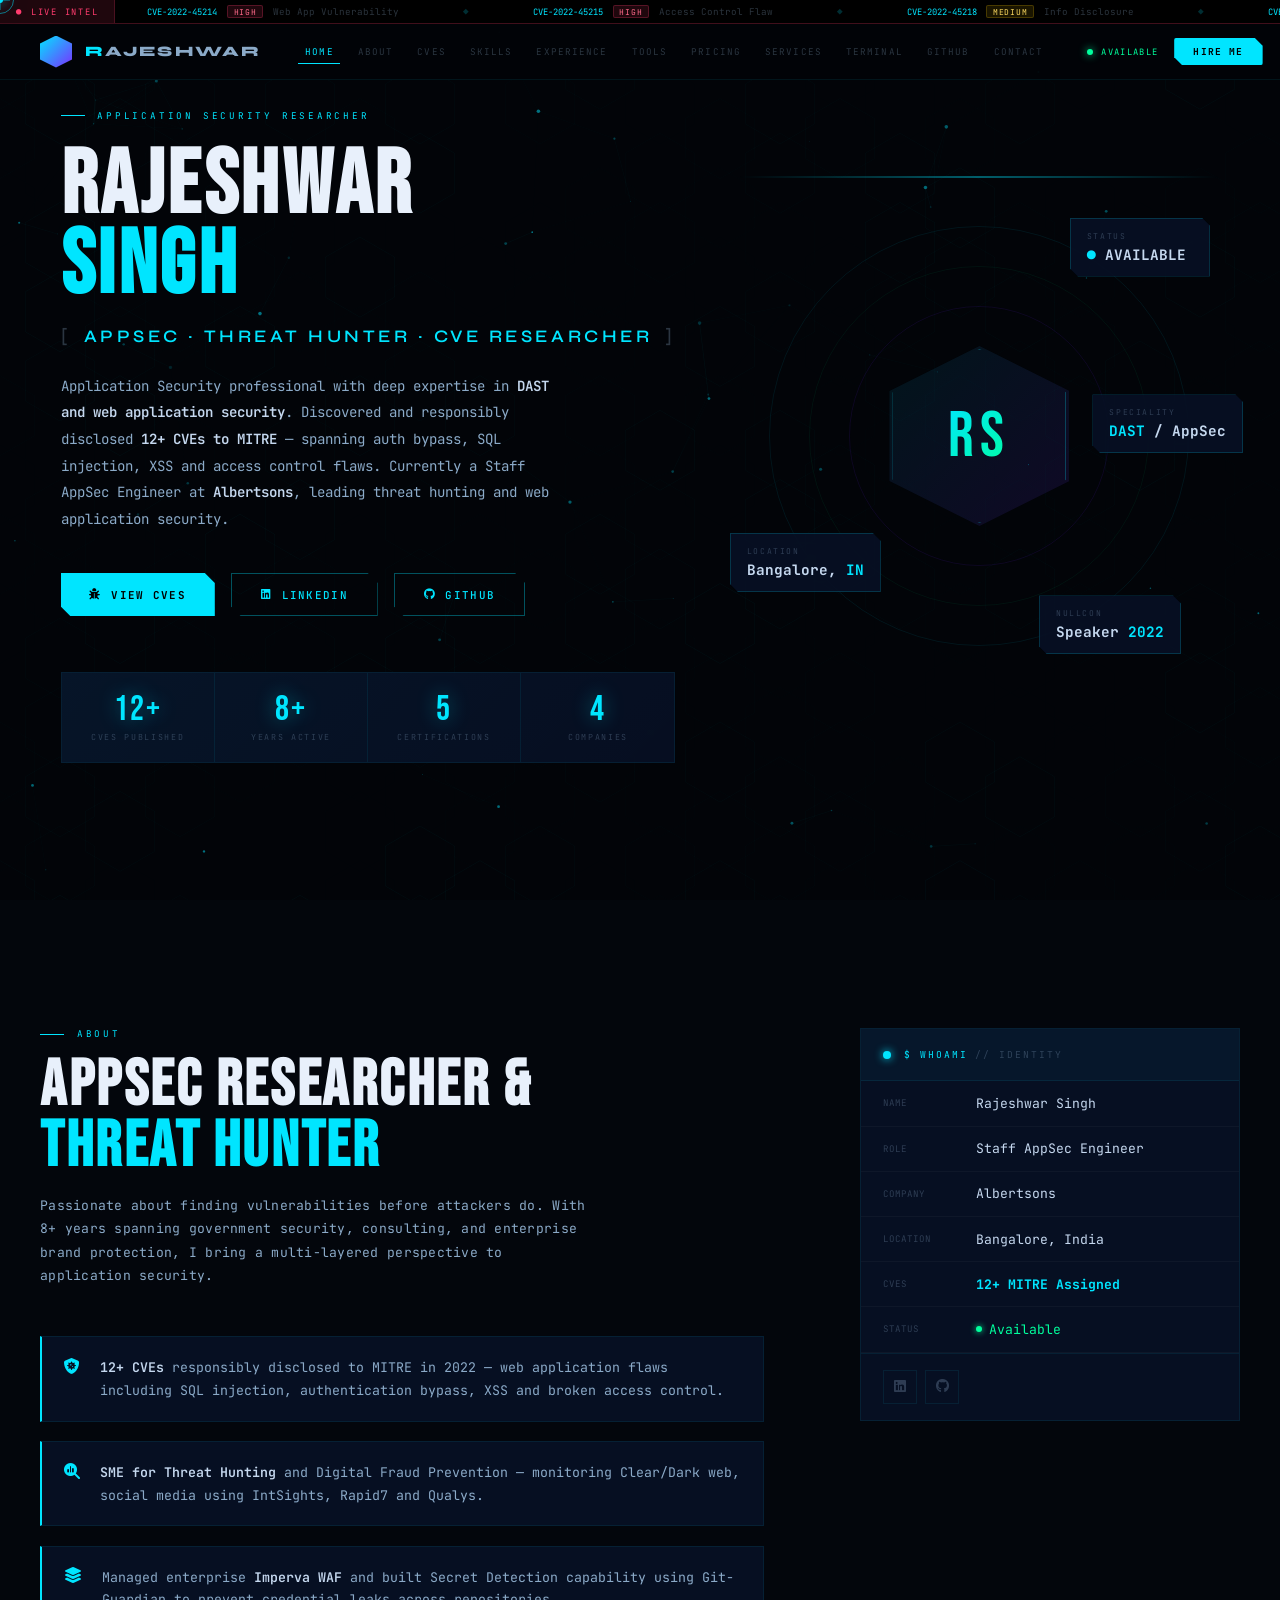
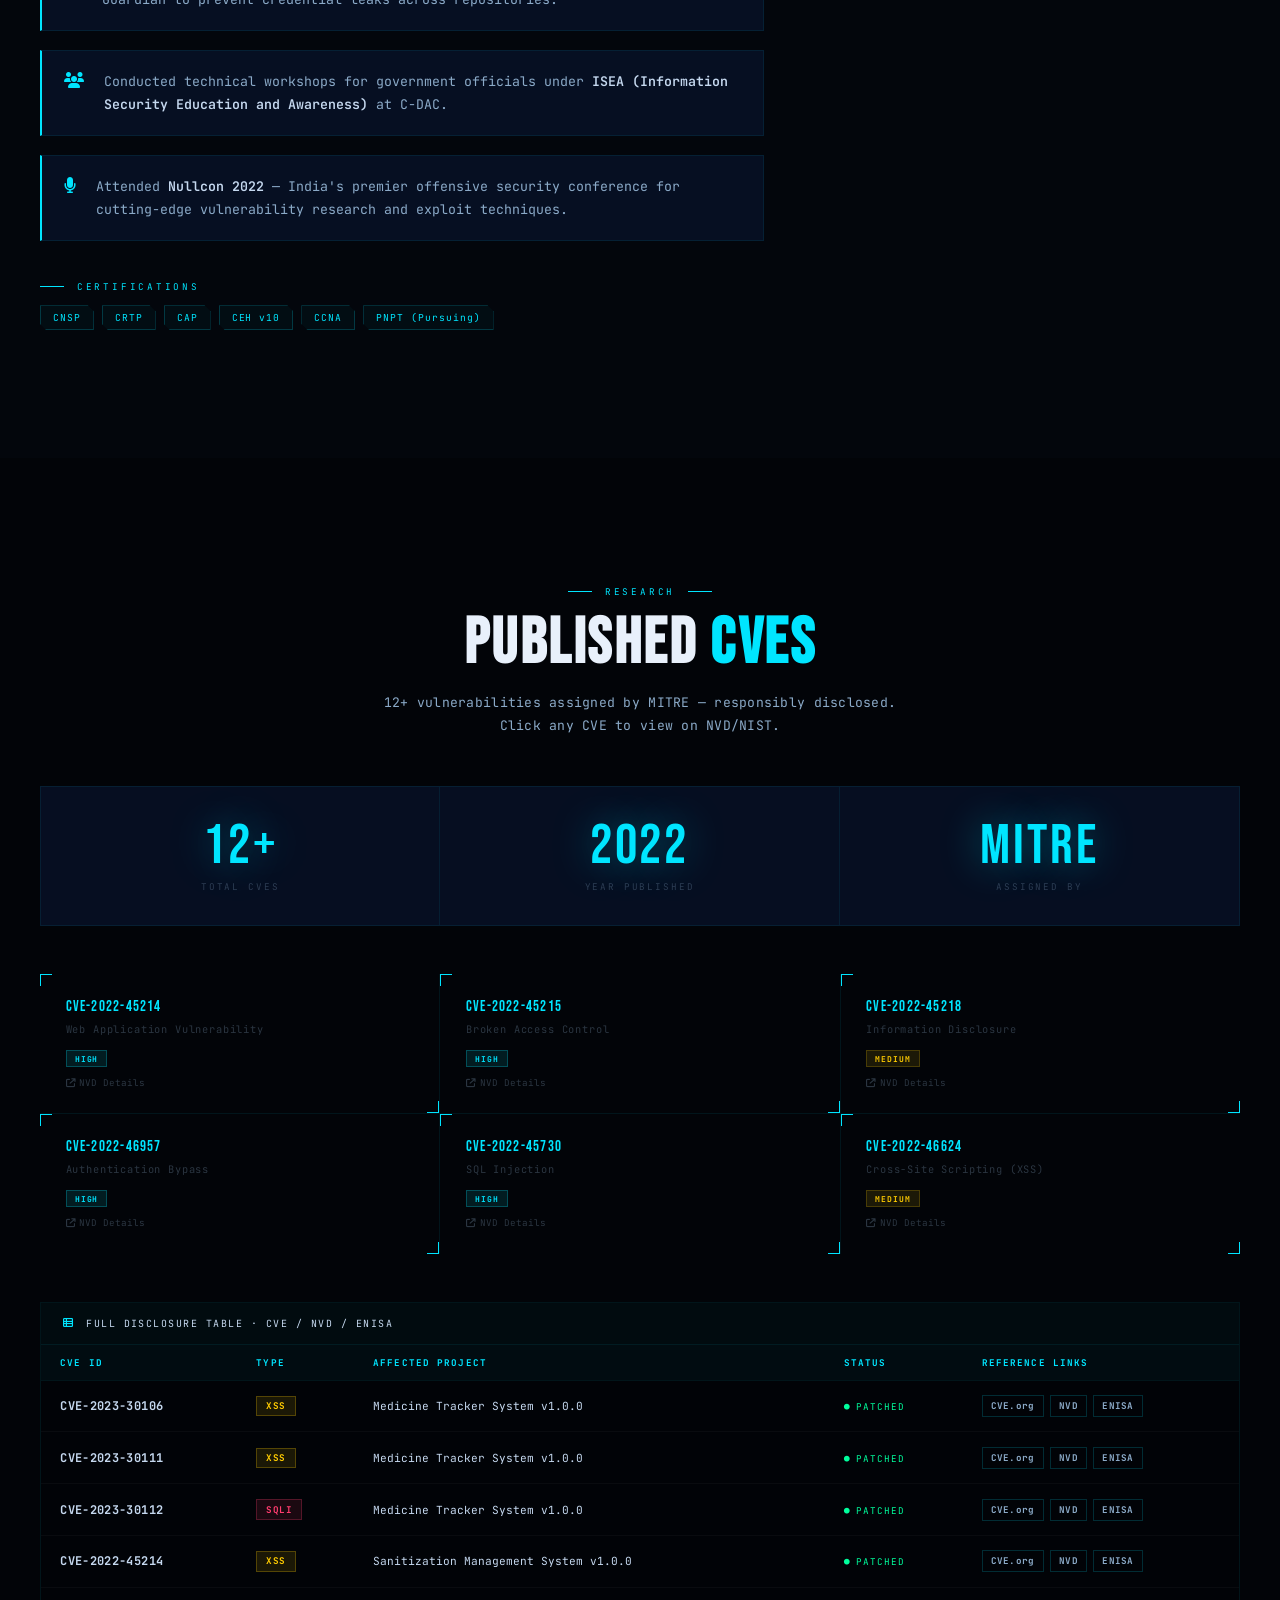
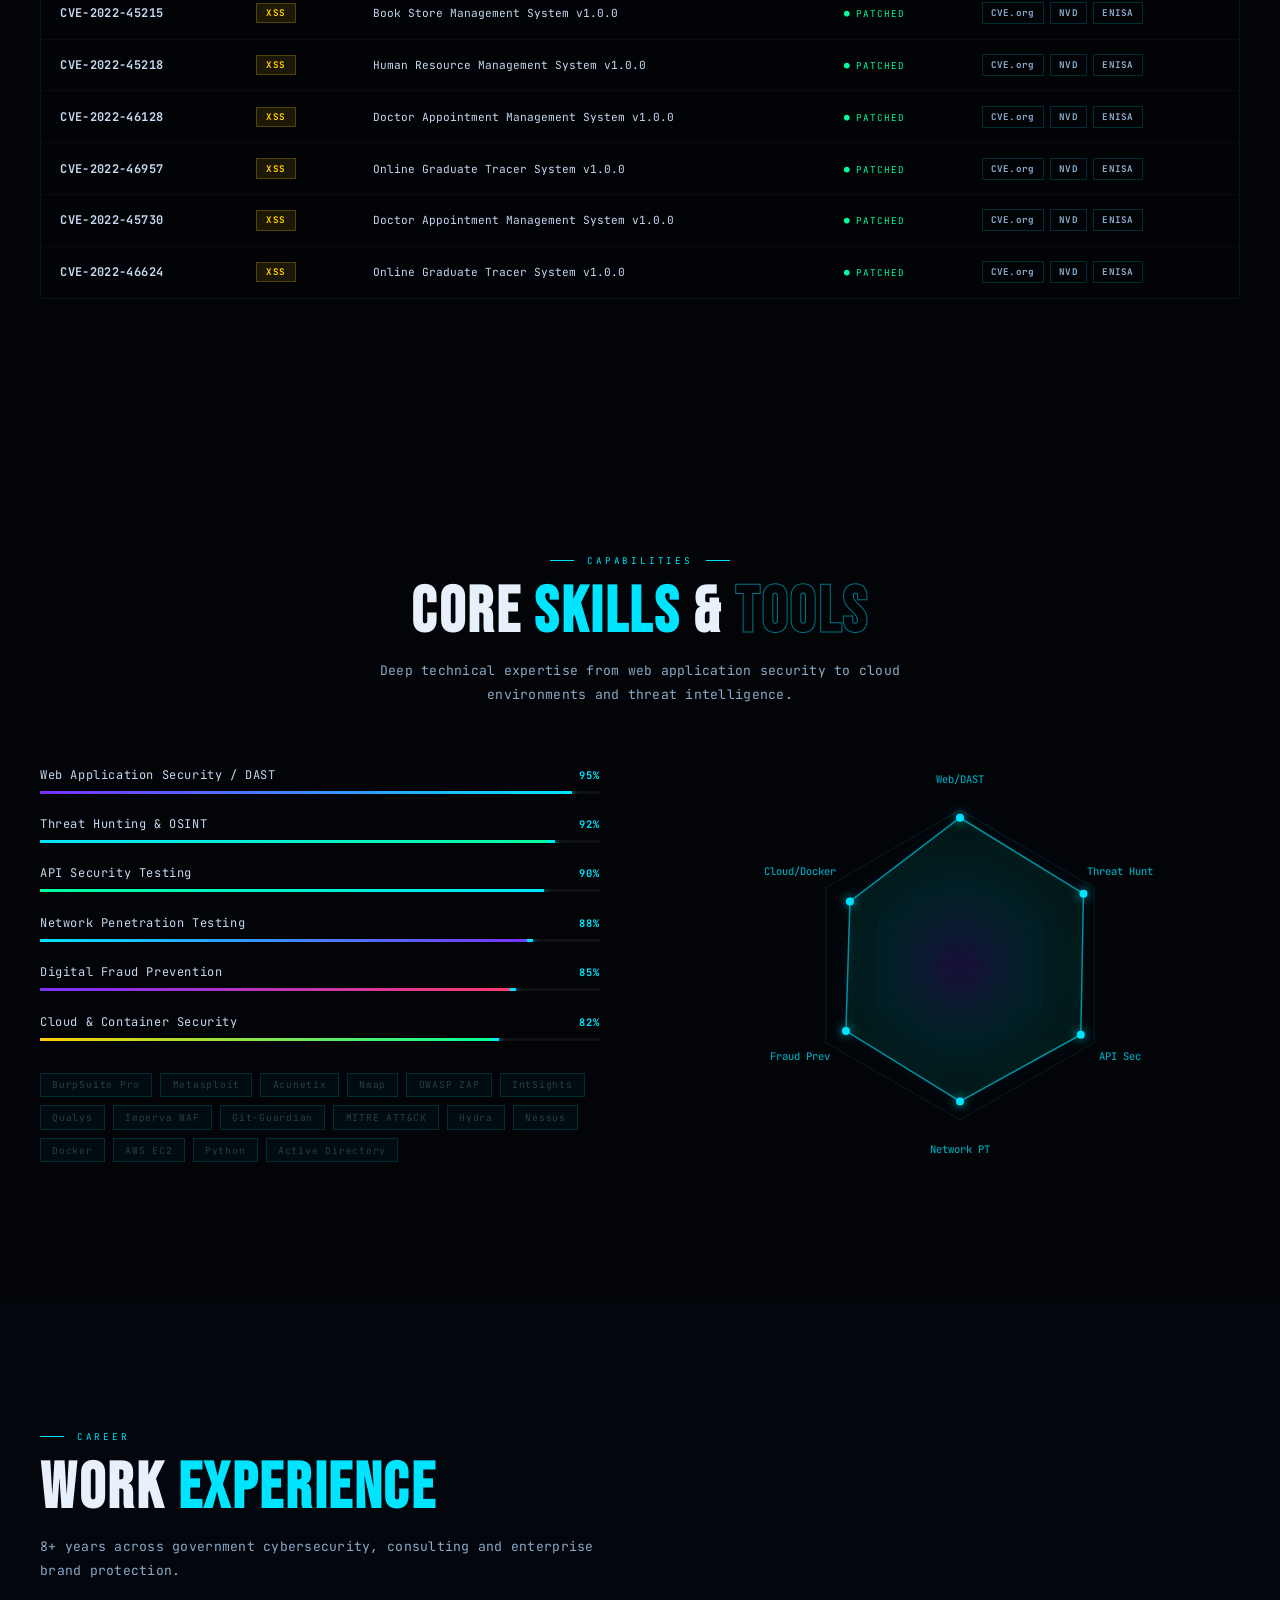
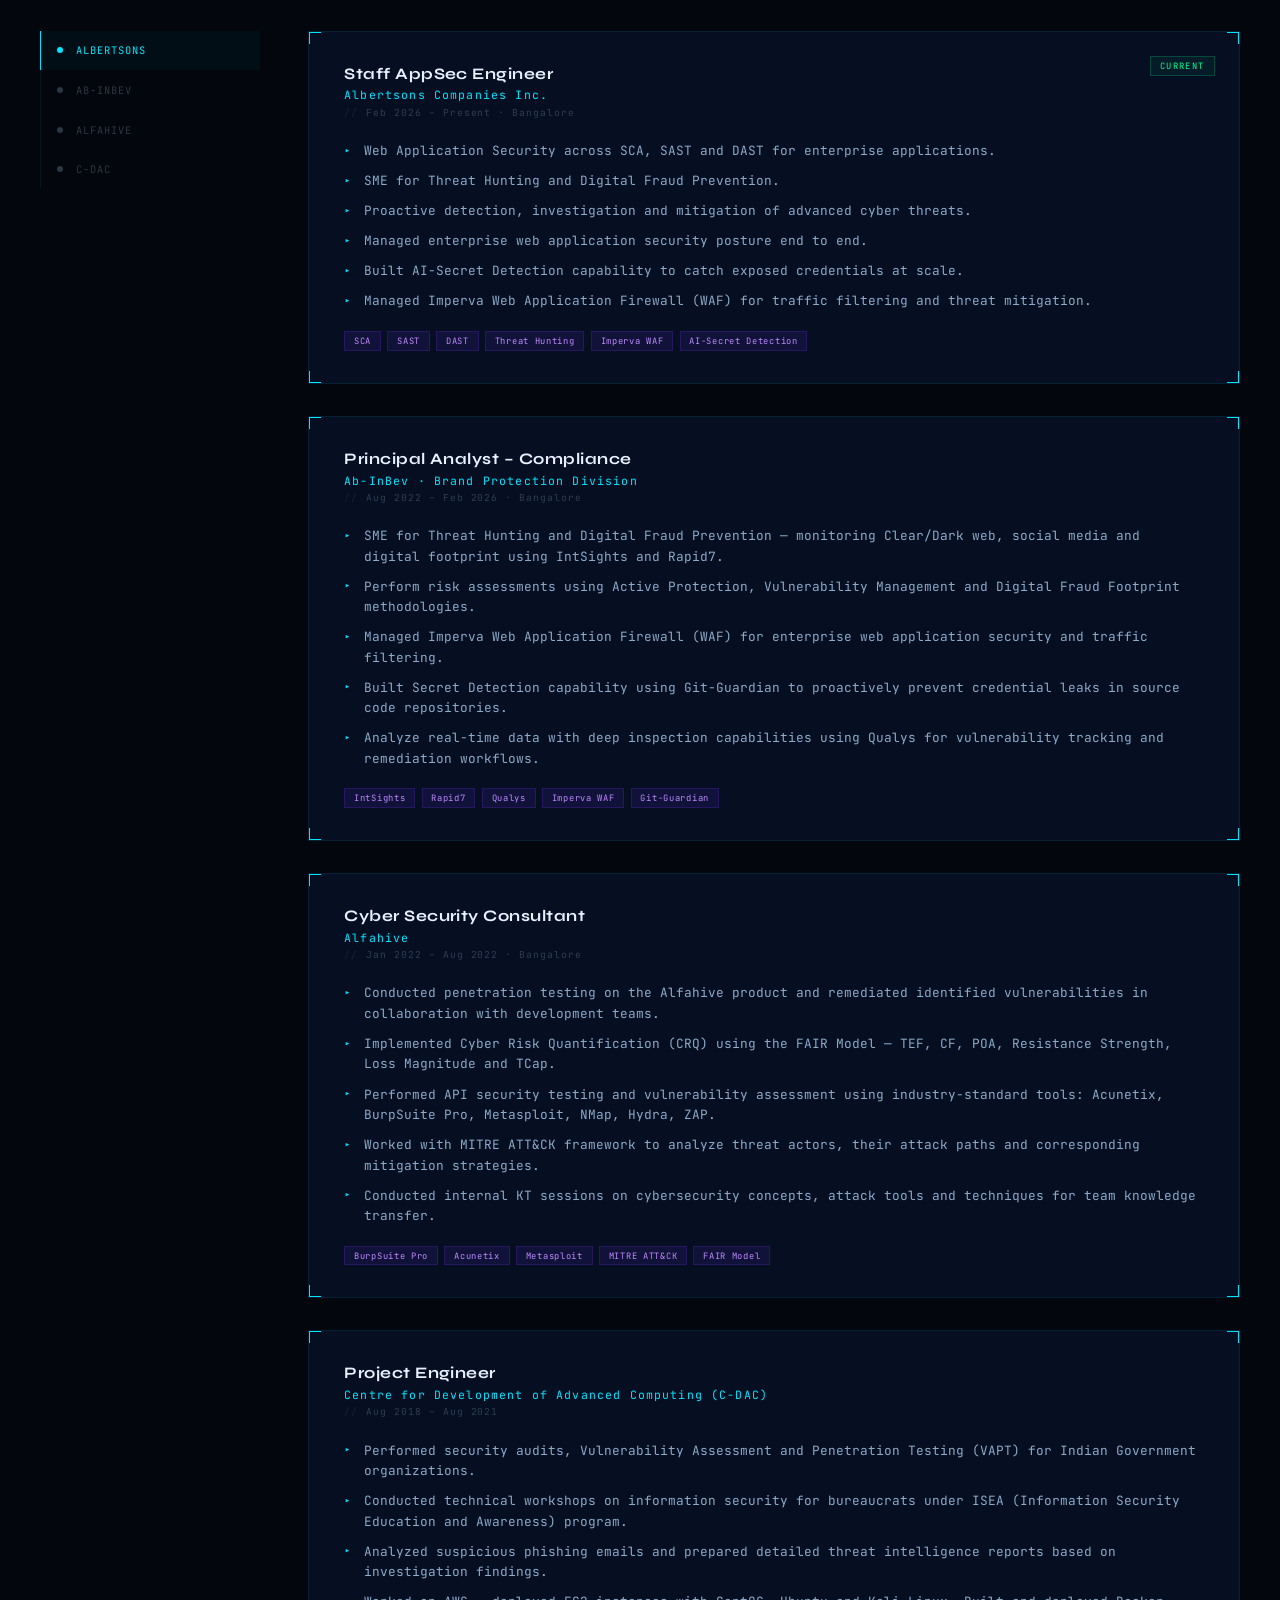
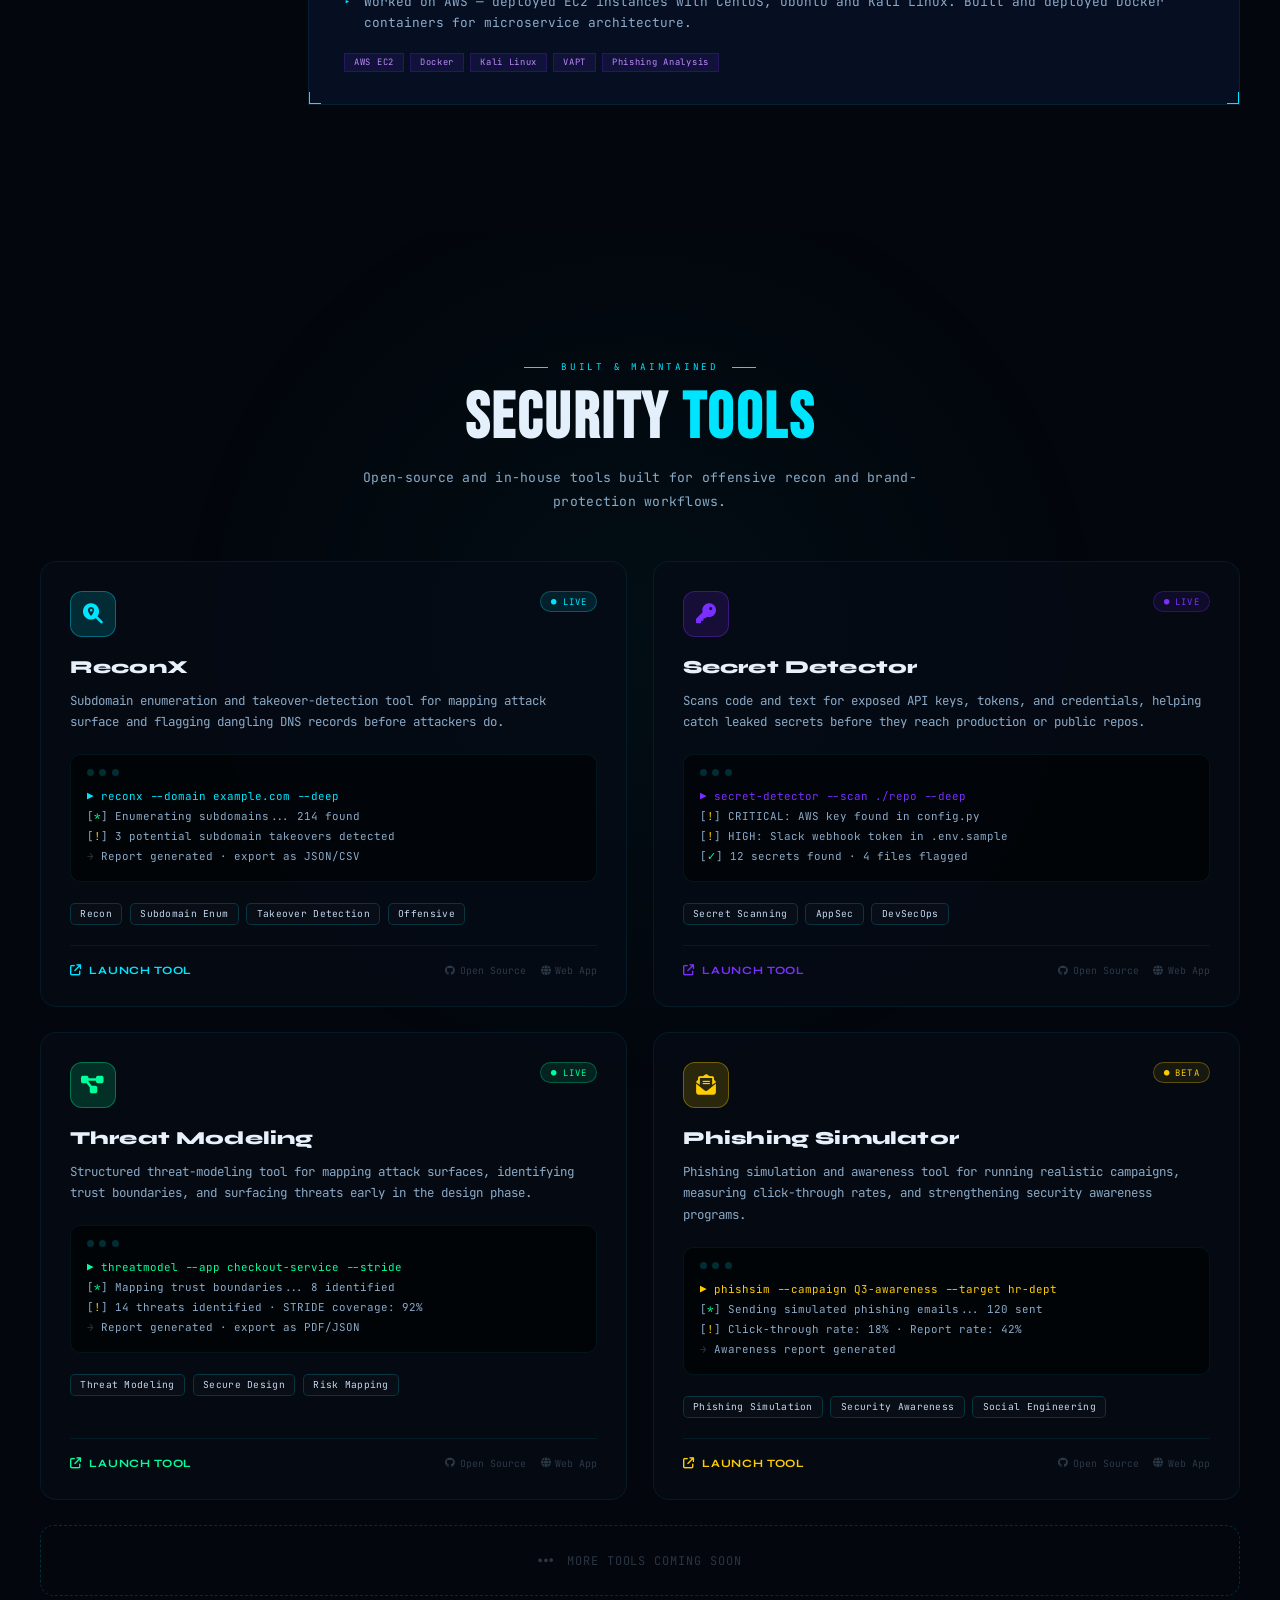
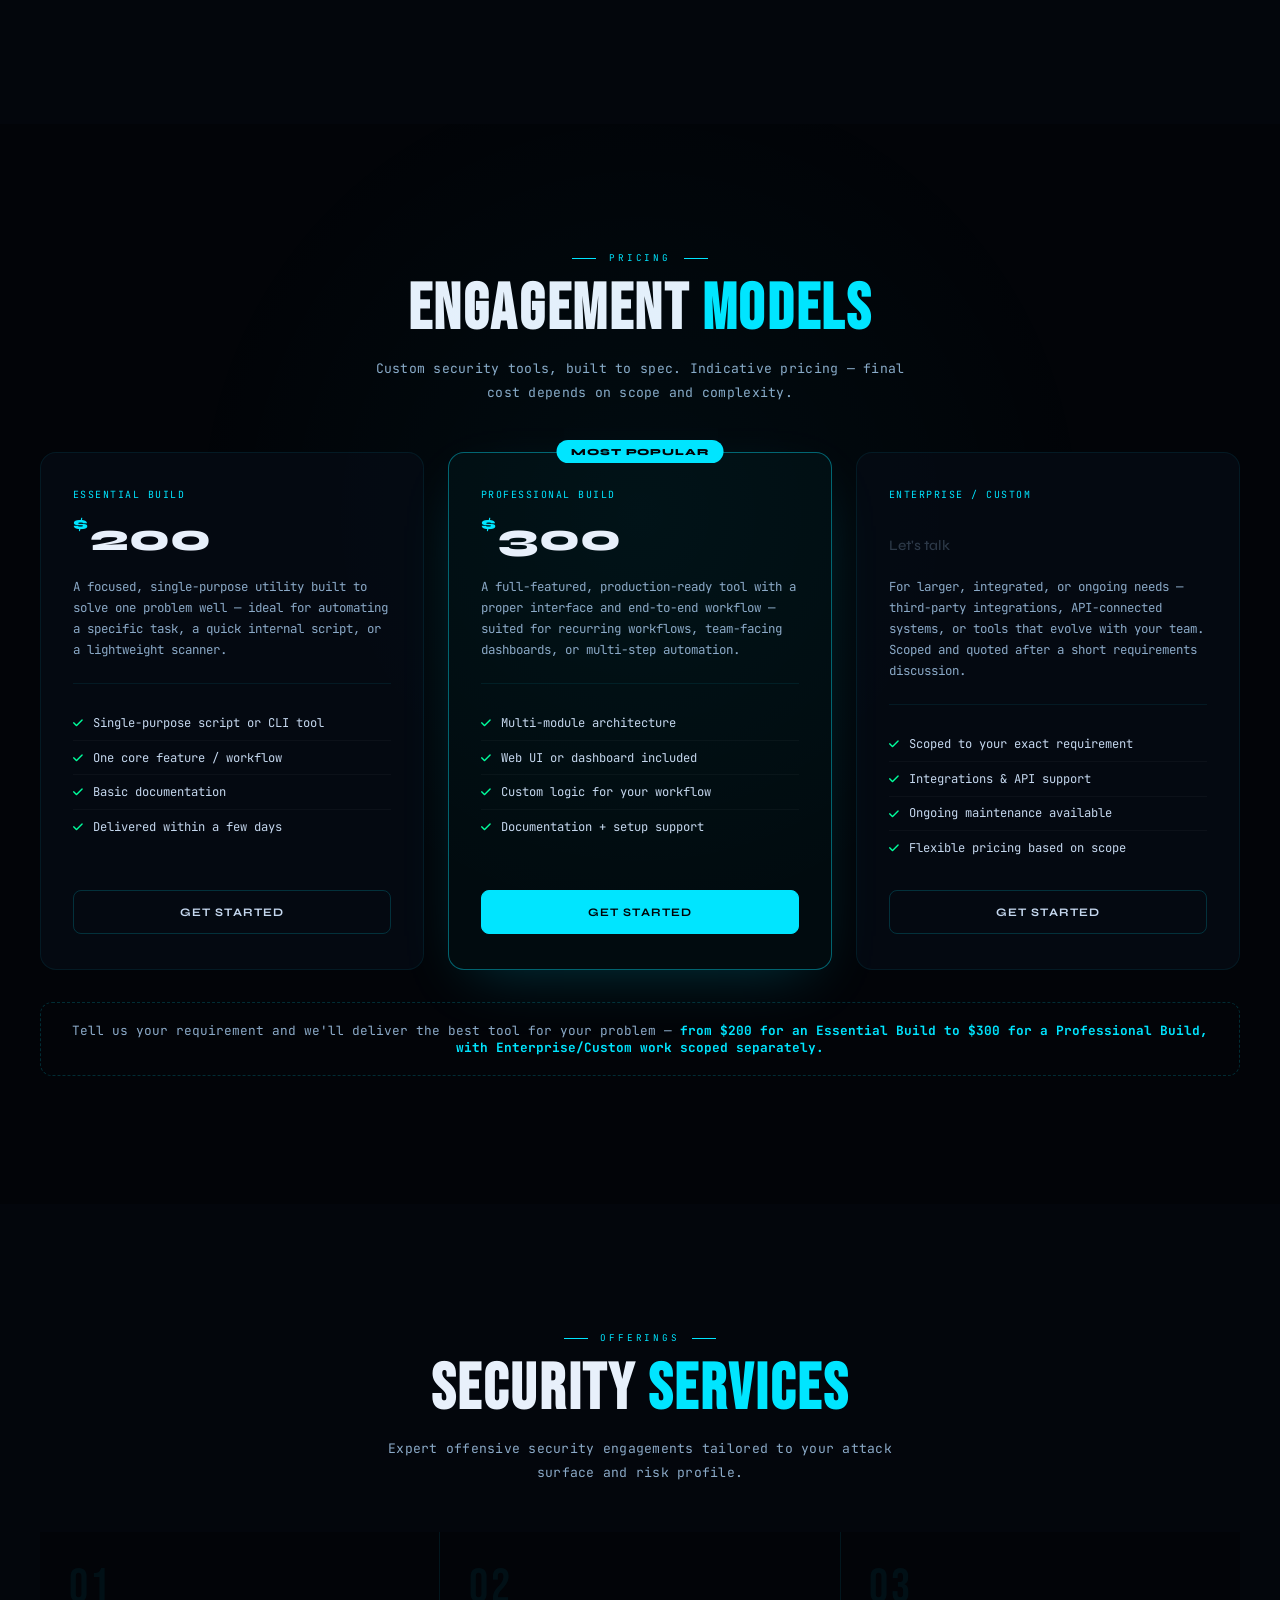
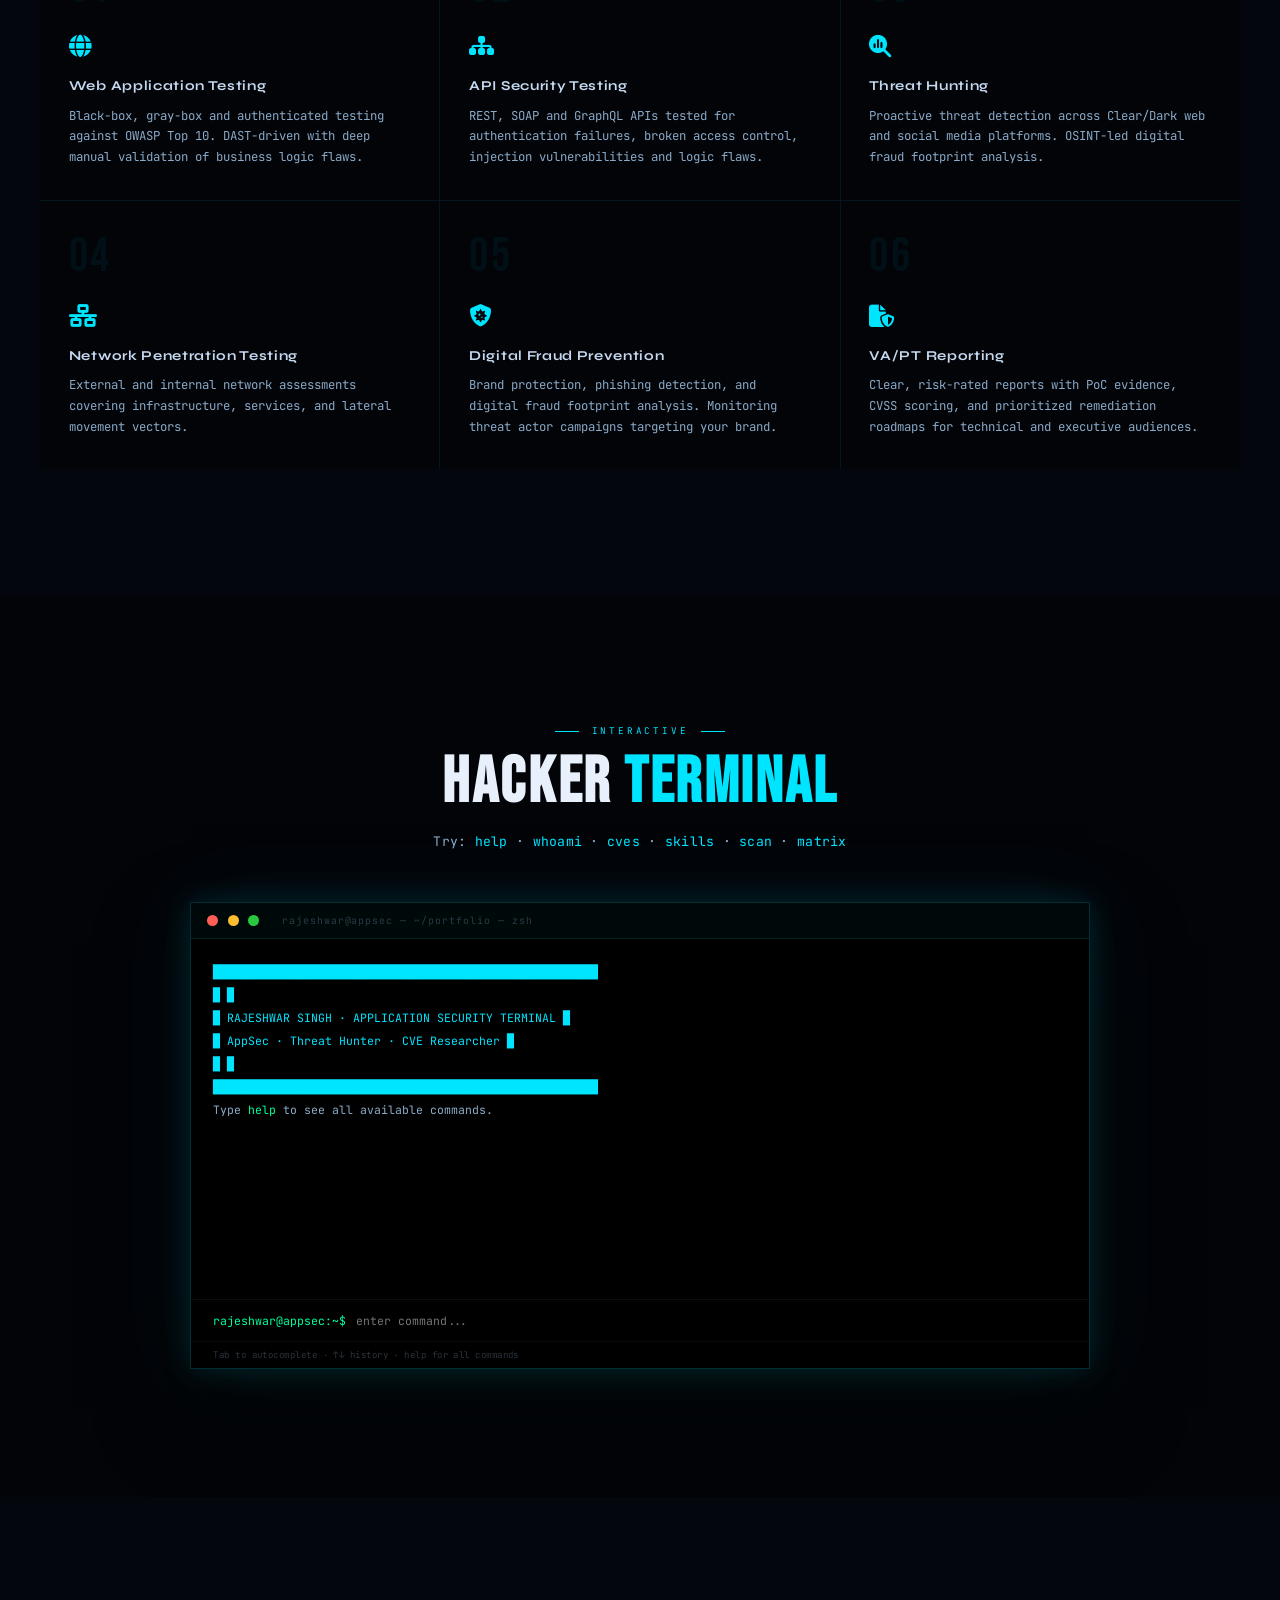
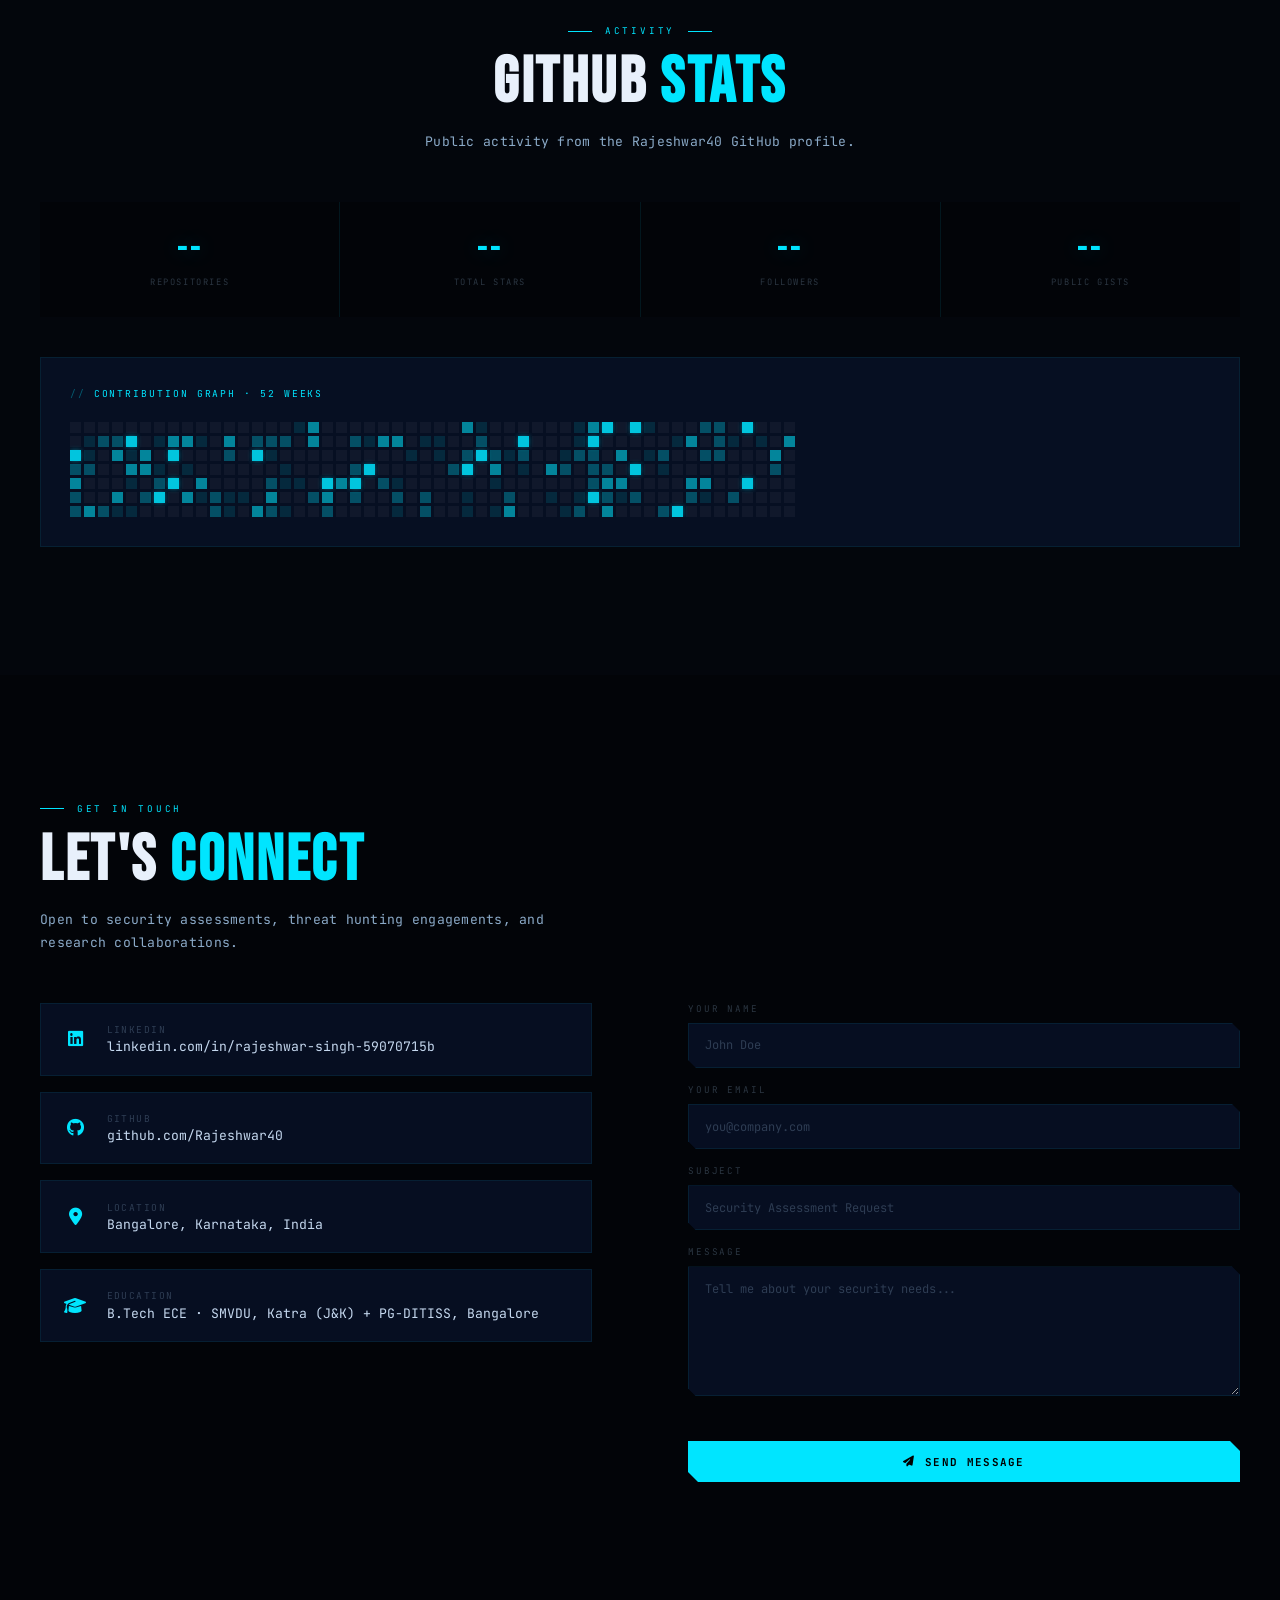
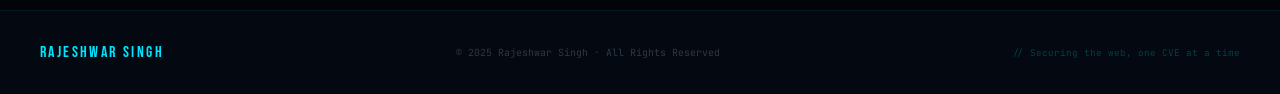
==== commit 0b2a4119: "Rename index.html to index2.html" ====
--- a/index2.html
+++ b/index2.html
@@ -698,53 +698,53 @@
 }
 .cve-link:hover { color: var(--c1); }
 
-/* CVE Feed */
-.feed-box {
-  border: 1px solid var(--border); overflow: hidden;
-  background: rgba(2,4,8,0.9);
-}
-.feed-header {
+/* CVE Table (curated disclosures) */
+.cve-table-box { border: 1px solid var(--border); background: rgba(2,4,8,0.9); overflow: hidden; }
+.cve-table-head {
   display: flex; align-items: center; justify-content: space-between;
-  padding: 0.9rem 1.4rem; background: rgba(0,229,255,0.03);
-  border-bottom: 1px solid var(--border);
-}
-.feed-title {
+  padding: 0.9rem 1.4rem; background: rgba(0,229,255,0.03); border-bottom: 1px solid var(--border);
+}
+.cve-table-title {
   display: flex; align-items: center; gap: 0.7rem;
   font-size: 0.62rem; color: var(--txt2); letter-spacing: 0.15em; text-transform: uppercase;
 }
-.feed-icon { color: var(--c1); }
-.live-badge {
-  display: flex; align-items: center; gap: 0.35rem;
-  font-size: 0.55rem; color: var(--c2); letter-spacing: 0.15em;
-  border: 1px solid rgba(0,255,157,0.3); padding: 0.2rem 0.6rem;
-  background: rgba(0,255,157,0.04);
-}
-.live-dot { width: 5px; height: 5px; border-radius: 50%; background: var(--c2); animation: lp 1.5s infinite; }
-@keyframes lp { 0%,100%{opacity:1;box-shadow:0 0 0 0 rgba(0,255,157,0.5)} 50%{opacity:.5;box-shadow:0 0 0 5px rgba(0,255,157,0)} }
-
-.feed-meta { font-size: 0.58rem; color: var(--dim); padding: 0.5rem 1.4rem; border-bottom: 1px solid rgba(255,255,255,0.03); }
-#feed-list { max-height: 400px; overflow-y: auto; }
-#feed-list::-webkit-scrollbar { width: 2px; }
-#feed-list::-webkit-scrollbar-thumb { background: var(--c1); }
-.fi {
-  display: grid; grid-template-columns: 160px 1fr auto; gap: 1.5rem;
-  padding: 0.9rem 1.4rem; border-bottom: 1px solid rgba(255,255,255,0.03);
-  align-items: center; transition: background 0.2s;
-}
-.fi:hover { background: rgba(0,229,255,0.02); }
-.fi:last-child { border-bottom: none; }
-.fi-id { font-size: 0.68rem; color: var(--c1); font-weight: 700; letter-spacing: 0.05em; }
-.fi-desc { font-size: 0.65rem; color: var(--dim); line-height: 1.5; }
-.fi-r { display: flex; flex-direction: column; align-items: flex-end; gap: 0.3rem; }
-.fi-score {
-  font-size: 0.58rem; font-weight: 700; padding: 0.18rem 0.5rem;
-  white-space: nowrap; letter-spacing: 0.08em;
-}
-.fi-link { font-size: 0.58rem; color: var(--dim); white-space: nowrap; transition: color 0.2s; }
-.fi-link:hover { color: var(--c1); }
-.feed-empty { text-align: center; padding: 3rem; font-size: 0.7rem; color: var(--dim); }
-.feed-empty span { color: var(--c1); animation: blink 1s step-end infinite; }
-@keyframes blink { 50% { opacity: 0; } }
+.cve-table-title i { color: var(--c1); }
+.cve-table-wrap { overflow-x: auto; }
+table.cve-table { width: 100%; border-collapse: collapse; font-size: 0.75rem; min-width: 720px; }
+table.cve-table thead th {
+  text-align: left; padding: 0.7rem 1.2rem; background: rgba(0,229,255,0.04);
+  color: var(--c1); font-size: 0.58rem; letter-spacing: 0.12em; text-transform: uppercase;
+  border-bottom: 1px solid var(--border); white-space: nowrap;
+}
+table.cve-table tbody td {
+  padding: 0.9rem 1.2rem; border-bottom: 1px solid rgba(255,255,255,0.03);
+  color: var(--txt2); vertical-align: middle;
+}
+table.cve-table tbody tr:last-child td { border-bottom: none; }
+table.cve-table tbody tr:hover { background: rgba(0,229,255,0.02); }
+.ct-id { font-weight: 700; color: var(--txt3); letter-spacing: 0.03em; }
+.ct-badge {
+  display: inline-block; font-size: 0.58rem; font-weight: 700; letter-spacing: 0.06em;
+  padding: 0.2rem 0.55rem; text-transform: uppercase; white-space: nowrap;
+}
+.ct-badge-xss { background: rgba(255,204,0,0.1); color: var(--c5); border: 1px solid rgba(255,204,0,0.25); }
+.ct-badge-sqli { background: rgba(255,60,110,0.1); color: var(--c3); border: 1px solid rgba(255,60,110,0.25); }
+.ct-proj { color: var(--dim); font-size: 0.7rem; }
+.ct-status { display: inline-flex; align-items: center; gap: 0.35rem; font-size: 0.58rem; color: var(--c2); letter-spacing: 0.1em; text-transform: uppercase; white-space: nowrap; }
+.ct-status::before { content: '●'; }
+.ct-links { display: flex; gap: 0.4rem; flex-wrap: nowrap; }
+.ct-lnk {
+  font-size: 0.58rem; font-weight: 700; letter-spacing: 0.03em; text-decoration: none;
+  padding: 0.25rem 0.5rem; border: 1px solid var(--border2); color: var(--txt); white-space: nowrap;
+  transition: all 0.2s;
+}
+.ct-lnk:hover { color: var(--bg); }
+.ct-lnk-cve:hover { background: var(--c1); border-color: var(--c1); }
+.ct-lnk-nvd:hover { background: var(--c4); border-color: var(--c4); }
+.ct-lnk-enisa:hover { background: var(--c5); border-color: var(--c5); }
+@media (max-width: 768px) {
+  table.cve-table { min-width: 640px; }
+}
 
 /* ═══════════════════════════════════ SERVICES ═══════════════════════════════════ */
 #services { background: rgba(4,8,16,0.5); }
@@ -770,6 +770,147 @@
   color: var(--txt2); margin-bottom: 0.7rem; letter-spacing: 0.05em;
 }
 .svc-desc { font-size: 0.77rem; color: var(--txt); line-height: 1.7; }
+
+/* ═══════════════════════════════════ TOOLS ═══════════════════════════════════ */
+#tools { background: rgba(4,8,16,0.5); position: relative; overflow: hidden; }
+#tools::before {
+  content: ''; position: absolute; top: -10%; left: 50%; width: 1100px; height: 1100px;
+  transform: translateX(-50%); background: radial-gradient(circle, rgba(0,229,255,0.04), transparent 65%);
+  pointer-events: none;
+}
+.tool-box-grid { display: grid; grid-template-columns: repeat(2,1fr); gap: 1.6rem; position: relative; z-index: 1; }
+.tool-box {
+  display: flex; flex-direction: column;
+  background: rgba(6,12,22,0.7); border: 1px solid var(--border); border-radius: 16px;
+  padding: 1.8rem; transition: transform 0.35s cubic-bezier(.2,.8,.2,1), border-color 0.35s, box-shadow 0.35s;
+  --tool-accent: var(--c1);
+}
+.tool-box:hover {
+  transform: translateY(-4px);
+  border-color: color-mix(in srgb, var(--tool-accent) 40%, var(--border));
+  box-shadow: 0 20px 60px -24px rgba(0,0,0,0.7), 0 0 40px -18px color-mix(in srgb, var(--tool-accent) 45%, transparent);
+}
+.tool-box.accent-purple { --tool-accent: var(--c4); }
+.tool-box.accent-green { --tool-accent: var(--c2); }
+.tool-box.accent-amber { --tool-accent: var(--c5); }
+
+.tool-box-head { display: flex; align-items: flex-start; justify-content: space-between; margin-bottom: 1.2rem; }
+.tool-box-icon {
+  width: 46px; height: 46px; border-radius: 12px;
+  display: flex; align-items: center; justify-content: center;
+  font-size: 1.25rem; color: var(--tool-accent);
+  background: color-mix(in srgb, var(--tool-accent) 16%, rgba(4,8,16,0.6));
+  border: 1px solid color-mix(in srgb, var(--tool-accent) 35%, transparent);
+  transition: transform 0.35s;
+}
+.tool-box:hover .tool-box-icon { transform: scale(1.08) rotate(-4deg); }
+.tool-box-status {
+  font-size: 0.56rem; letter-spacing: 0.12em; text-transform: uppercase;
+  color: var(--tool-accent); background: color-mix(in srgb, var(--tool-accent) 10%, transparent);
+  border: 1px solid color-mix(in srgb, var(--tool-accent) 28%, transparent);
+  padding: 0.22rem 0.6rem; border-radius: 20px; display: flex; align-items: center; gap: 0.35rem; white-space: nowrap;
+}
+.tool-box-status::before { content: '●'; animation: blink-r 1.2s step-end infinite; }
+.tool-box-status.beta { color: var(--c5); background: rgba(255,204,0,0.08); border-color: rgba(255,204,0,0.3); }
+.tool-box-status.beta::before { animation: none; }
+
+.tool-box-name {
+  font-family: var(--font-display); font-size: 1.15rem; font-weight: 800;
+  color: var(--txt3); margin-bottom: 0.7rem; letter-spacing: 0.01em;
+}
+.tool-box-desc { font-size: 0.78rem; color: var(--txt); line-height: 1.75; margin-bottom: 1.3rem; }
+
+.tool-box-term {
+  background: rgba(0,0,0,0.55); border: 1px solid var(--border); border-radius: 10px;
+  padding: 0.9rem 1rem; margin-bottom: 1.3rem; overflow-x: auto;
+}
+.tool-box-term-dots { display: flex; gap: 0.35rem; margin-bottom: 0.6rem; }
+.tool-box-term-dots span { width: 7px; height: 7px; border-radius: 50%; background: var(--border2); display: inline-block; }
+.tool-box-term-line { font-family: var(--font-mono); font-size: 0.68rem; line-height: 1.85; white-space: pre; color: var(--txt); }
+.tool-box-term-line .tl-cmd { color: var(--tool-accent); }
+.tool-box-term-line .tl-ok { color: var(--c2); }
+.tool-box-term-line .tl-warn { color: var(--c5); }
+.tool-box-term-line .tl-arrow { color: var(--dim); }
+
+.tool-box-tags { display: flex; flex-wrap: wrap; gap: 0.45rem; margin-bottom: 1.3rem; }
+.tool-box-tag {
+  font-size: 0.6rem; color: var(--txt2); border: 1px solid var(--border2);
+  padding: 0.22rem 0.6rem; border-radius: 5px; letter-spacing: 0.03em;
+  background: rgba(255,255,255,0.02);
+}
+.tool-box-footer {
+  display: flex; align-items: center; justify-content: space-between;
+  padding-top: 1.1rem; border-top: 1px solid var(--border); margin-top: auto;
+}
+.tool-box-launch {
+  font-family: var(--font-display); font-size: 0.7rem; font-weight: 700; letter-spacing: 0.06em;
+  text-transform: uppercase; color: var(--tool-accent); display: inline-flex; align-items: center; gap: 0.5rem;
+  transition: gap 0.3s;
+}
+.tool-box:hover .tool-box-launch { gap: 0.75rem; }
+.tool-box-meta { display: flex; align-items: center; gap: 0.9rem; font-size: 0.62rem; color: var(--dim); }
+.tool-box-meta span { display: flex; align-items: center; gap: 0.3rem; white-space: nowrap; }
+
+.tools-more {
+  display: flex; align-items: center; justify-content: center; gap: 0.8rem;
+  padding: 1.6rem; border: 1px dashed var(--border2); border-radius: 14px;
+  color: var(--dim); font-size: 0.75rem; letter-spacing: 0.08em; text-transform: uppercase;
+  grid-column: 1 / -1;
+}
+.tools-more i { font-size: 1.1rem; }
+
+/* ═══════════════════════════════════ ENGAGEMENT MODELS ═══════════════════════════════════ */
+#engagement { position: relative; overflow: hidden; }
+#engagement::before {
+  content: ''; position: absolute; top: -10%; left: 50%; width: 1000px; height: 1000px;
+  transform: translateX(-50%); background: radial-gradient(circle, rgba(0,229,255,0.04), transparent 65%);
+  pointer-events: none;
+}
+.eng-grid { display: grid; grid-template-columns: repeat(3,1fr); gap: 1.5rem; align-items: stretch; position: relative; z-index: 1; }
+.eng-card {
+  background: rgba(6,12,22,0.7); border: 1px solid var(--border); border-radius: 16px;
+  padding: 2.2rem 2rem; display: flex; flex-direction: column;
+  transition: transform 0.35s, border-color 0.35s, box-shadow 0.35s;
+}
+.eng-card:hover { transform: translateY(-4px); border-color: var(--border2); }
+.eng-card.popular {
+  border-color: rgba(0,229,255,0.4); background: rgba(0,229,255,0.03);
+  box-shadow: 0 20px 60px -24px rgba(0,229,255,0.25);
+  position: relative;
+}
+.eng-badge {
+  position: absolute; top: -13px; left: 50%; transform: translateX(-50%);
+  background: var(--c1); color: var(--bg); font-family: var(--font-display); font-weight: 800;
+  font-size: 0.58rem; letter-spacing: 0.1em; text-transform: uppercase;
+  padding: 0.35rem 0.9rem; border-radius: 20px;
+}
+.eng-tier { font-size: 0.62rem; letter-spacing: 0.15em; text-transform: uppercase; color: var(--c1); margin-bottom: 0.8rem; }
+.eng-price { font-family: var(--font-display); font-size: 2.4rem; font-weight: 800; color: var(--txt3); margin-bottom: 0.9rem; }
+.eng-price sup { font-size: 1.1rem; vertical-align: top; margin-right: 0.15rem; color: var(--c1); }
+.eng-price small { font-size: 0.9rem; color: var(--dim); font-weight: 500; }
+.eng-desc { font-size: 0.78rem; color: var(--txt); line-height: 1.7; margin-bottom: 1.4rem; min-height: 5.2rem; }
+.eng-divider { height: 1px; background: var(--border); margin-bottom: 1.4rem; }
+.eng-features { list-style: none; padding: 0; margin: 0 0 1.6rem; flex-grow: 1; }
+.eng-features li {
+  font-size: 0.76rem; color: var(--txt2); padding: 0.55rem 0; border-bottom: 1px solid rgba(255,255,255,0.03);
+  display: flex; align-items: flex-start; gap: 0.6rem;
+}
+.eng-features li:last-child { border-bottom: none; }
+.eng-features li i { color: var(--c2); font-size: 0.7rem; margin-top: 0.2rem; }
+.eng-cta {
+  display: block; text-align: center; font-family: var(--font-display); font-size: 0.72rem; font-weight: 700;
+  letter-spacing: 0.08em; text-transform: uppercase; padding: 0.85rem; border-radius: 8px;
+  border: 1px solid var(--border2); color: var(--txt2); transition: all 0.3s;
+}
+.eng-card.popular .eng-cta { background: var(--c1); color: var(--bg); border-color: var(--c1); }
+.eng-cta:hover { border-color: var(--c1); color: var(--c1); }
+.eng-card.popular .eng-cta:hover { filter: brightness(1.15); color: var(--bg); }
+.eng-note {
+  margin-top: 2rem; text-align: center; font-size: 0.8rem; color: var(--txt);
+  border: 1px dashed var(--border2); border-radius: 12px; padding: 1.2rem 1.6rem;
+  position: relative; z-index: 1;
+}
+.eng-note strong { color: var(--c1); }
 
 /* ═══════════════════════════════════ TERMINAL ═══════════════════════════════════ */
 #terminal { overflow: hidden; }
@@ -914,6 +1055,8 @@
 @media (max-width: 900px) {
   .cve-grid { grid-template-columns: repeat(2,1fr); }
   .services-grid { grid-template-columns: repeat(2,1fr); }
+  .tool-box-grid { grid-template-columns: 1fr; }
+  .eng-grid { grid-template-columns: 1fr; }
   .gh-metrics { grid-template-columns: repeat(2,1fr); }
   .hero-metrics { grid-template-columns: repeat(2,1fr); }
   .exp-layout { grid-template-columns: 1fr; }
@@ -979,9 +1122,11 @@
     <div class="nav-links" id="nav-links">
       <a href="#hero">Home</a>
       <a href="#about">About</a>
+      <a href="#cves">CVEs</a>
       <a href="#skills">Skills</a>
       <a href="#experience">Experience</a>
-      <a href="#cves">CVEs</a>
+      <a href="#tools">Tools</a>
+      <a href="#engagement">Pricing</a>
       <a href="#services">Services</a>
       <a href="#terminal">Terminal</a>
       <a href="#github">GitHub</a>
@@ -1013,7 +1158,7 @@
         <p class="hero-desc reveal">
           Application Security professional with deep expertise in <strong>DAST and web application security</strong>.
           Discovered and responsibly disclosed <strong>12+ CVEs to MITRE</strong> — spanning auth bypass, SQL injection, XSS and access control flaws.
-          Currently leading threat hunting and digital fraud prevention at <strong>Ab-InBev</strong>.
+          Currently a Staff AppSec Engineer at <strong>Albertsons</strong>, leading threat hunting and web application security.
         </p>
         <div class="hero-actions reveal">
           <a href="#cves" class="btn-primary"><i class="fa-solid fa-bug"></i> View CVEs</a>
@@ -1066,7 +1211,7 @@
       <div>
         <div class="s-eyebrow reveal-left">About</div>
         <h2 class="s-title reveal-left">AppSec Researcher &amp;<br><em>Threat Hunter</em></h2>
-        <p class="s-sub reveal-left">Passionate about finding vulnerabilities before attackers do. With 6+ years spanning government security, consulting, and enterprise brand protection, I bring a multi-layered perspective to application security.</p>
+        <p class="s-sub reveal-left">Passionate about finding vulnerabilities before attackers do. With 8+ years spanning government security, consulting, and enterprise brand protection, I bring a multi-layered perspective to application security.</p>
 
         <div class="about-highlights reveal-left">
           <div class="ah-item">
@@ -1075,7 +1220,7 @@
           </div>
           <div class="ah-item">
             <i class="fa-solid fa-magnifying-glass-chart ah-icon"></i>
-            <div class="ah-text"><strong>SME for Threat Hunting</strong> and Digital Fraud Prevention at Ab-InBev — monitoring Clear/Dark web, social media using IntSights, Rapid7 and Qualys.</div>
+            <div class="ah-text"><strong>SME for Threat Hunting</strong> and Digital Fraud Prevention — monitoring Clear/Dark web, social media using IntSights, Rapid7 and Qualys.</div>
           </div>
           <div class="ah-item">
             <i class="fa-solid fa-layer-group ah-icon"></i>
@@ -1109,8 +1254,8 @@
             <div class="id-card-title">$ whoami <span>// identity</span></div>
           </div>
           <div class="id-row"><span class="id-key">Name</span><span class="id-val">Rajeshwar Singh</span></div>
-          <div class="id-row"><span class="id-key">Role</span><span class="id-val">Principal Analyst – Brand Protection</span></div>
-          <div class="id-row"><span class="id-key">Company</span><span class="id-val">Ab-InBev</span></div>
+          <div class="id-row"><span class="id-key">Role</span><span class="id-val">Staff AppSec Engineer</span></div>
+          <div class="id-row"><span class="id-key">Company</span><span class="id-val">Albertsons</span></div>
           <div class="id-row"><span class="id-key">Location</span><span class="id-val">Bangalore, India</span></div>
           <div class="id-row"><span class="id-key">CVEs</span><span class="id-val" style="color:var(--c1);font-weight:700">12+ MITRE Assigned</span></div>
           <div class="id-row"><span class="id-key">Status</span><span class="id-val"><span class="id-online">Available</span></span></div>
@@ -1123,6 +1268,126 @@
     </div>
   </div>
 </section>
+
+<!-- ══════════════════════ CVEs ══════════════════════ -->
+<section id="cves">
+  <div class="container">
+    <div class="s-eyebrow center reveal">Research</div>
+    <h2 class="s-title center reveal">Published <em>CVEs</em></h2>
+    <p class="s-sub center reveal">12+ vulnerabilities assigned by MITRE — responsibly disclosed. Click any CVE to view on NVD/NIST.</p>
+
+    <div class="cve-stats-bar reveal">
+      <div class="cve-stat"><div class="cve-stat-n" id="cs0">0</div><div class="cve-stat-l">Total CVEs</div></div>
+      <div class="cve-stat"><div class="cve-stat-n">2022</div><div class="cve-stat-l">Year Published</div></div>
+      <div class="cve-stat"><div class="cve-stat-n">MITRE</div><div class="cve-stat-l">Assigned By</div></div>
+    </div>
+
+    <div class="cve-grid reveal">
+      <div class="cve-item">
+        <div class="corner-tl"></div><div class="corner-br"></div>
+        <div class="cve-item-id">CVE-2022-45214</div>
+        <div class="cve-item-type">Web Application Vulnerability</div>
+        <span class="cve-sev sev-high">HIGH</span>
+        <div><a href="https://nvd.nist.gov/vuln/detail/CVE-2022-45214" target="_blank" class="cve-link"><i class="fa-solid fa-arrow-up-right-from-square"></i> NVD Details</a></div>
+      </div>
+      <div class="cve-item">
+        <div class="corner-tl"></div><div class="corner-br"></div>
+        <div class="cve-item-id">CVE-2022-45215</div>
+        <div class="cve-item-type">Broken Access Control</div>
+        <span class="cve-sev sev-high">HIGH</span>
+        <div><a href="https://nvd.nist.gov/vuln/detail/CVE-2022-45215" target="_blank" class="cve-link"><i class="fa-solid fa-arrow-up-right-from-square"></i> NVD Details</a></div>
+      </div>
+      <div class="cve-item">
+        <div class="corner-tl"></div><div class="corner-br"></div>
+        <div class="cve-item-id">CVE-2022-45218</div>
+        <div class="cve-item-type">Information Disclosure</div>
+        <span class="cve-sev sev-med">MEDIUM</span>
+        <div><a href="https://nvd.nist.gov/vuln/detail/CVE-2022-45218" target="_blank" class="cve-link"><i class="fa-solid fa-arrow-up-right-from-square"></i> NVD Details</a></div>
+      </div>
+      <div class="cve-item">
+        <div class="corner-tl"></div><div class="corner-br"></div>
+        <div class="cve-item-id">CVE-2022-46957</div>
+        <div class="cve-item-type">Authentication Bypass</div>
+        <span class="cve-sev sev-high">HIGH</span>
+        <div><a href="https://nvd.nist.gov/vuln/detail/CVE-2022-46957" target="_blank" class="cve-link"><i class="fa-solid fa-arrow-up-right-from-square"></i> NVD Details</a></div>
+      </div>
+      <div class="cve-item">
+        <div class="corner-tl"></div><div class="corner-br"></div>
+        <div class="cve-item-id">CVE-2022-45730</div>
+        <div class="cve-item-type">SQL Injection</div>
+        <span class="cve-sev sev-high">HIGH</span>
+        <div><a href="https://nvd.nist.gov/vuln/detail/CVE-2022-45730" target="_blank" class="cve-link"><i class="fa-solid fa-arrow-up-right-from-square"></i> NVD Details</a></div>
+      </div>
+      <div class="cve-item">
+        <div class="corner-tl"></div><div class="corner-br"></div>
+        <div class="cve-item-id">CVE-2022-46624</div>
+        <div class="cve-item-type">Cross-Site Scripting (XSS)</div>
+        <span class="cve-sev sev-med">MEDIUM</span>
+        <div><a href="https://nvd.nist.gov/vuln/detail/CVE-2022-46624" target="_blank" class="cve-link"><i class="fa-solid fa-arrow-up-right-from-square"></i> NVD Details</a></div>
+      </div>
+    </div>
+
+    <!-- CVE DISCLOSURE TABLE -->
+    <div class="cve-table-box reveal">
+      <div class="cve-table-head">
+        <div class="cve-table-title"><i class="fa-solid fa-table-list"></i> Full Disclosure Table · CVE / NVD / ENISA</div>
+      </div>
+      <div class="cve-table-wrap">
+        <table class="cve-table">
+          <thead>
+            <tr>
+              <th>CVE ID</th>
+              <th>Type</th>
+              <th>Affected Project</th>
+              <th>Status</th>
+              <th>Reference Links</th>
+            </tr>
+          </thead>
+          <tbody id="cve-table-body"></tbody>
+        </table>
+      </div>
+    </div>
+  </div>
+</section>
+
+<script>
+(function(){
+  const cves = [
+    { id: "CVE-2023-30106", type: "XSS", project: "Medicine Tracker System v1.0.0" },
+    { id: "CVE-2023-30111", type: "XSS", project: "Medicine Tracker System v1.0.0" },
+    { id: "CVE-2023-30112", type: "SQLI", project: "Medicine Tracker System v1.0.0" },
+    { id: "CVE-2022-45214", type: "XSS", project: "Sanitization Management System v1.0.0" },
+    { id: "CVE-2022-45215", type: "XSS", project: "Book Store Management System v1.0.0" },
+    { id: "CVE-2022-45218", type: "XSS", project: "Human Resource Management System v1.0.0" },
+    { id: "CVE-2022-46128", type: "XSS", project: "Doctor Appointment Management System v1.0.0" },
+    { id: "CVE-2022-46957", type: "XSS", project: "Online Graduate Tracer System v1.0.0" },
+    { id: "CVE-2022-45730", type: "XSS", project: "Doctor Appointment Management System v1.0.0" },
+    { id: "CVE-2022-46624", type: "XSS", project: "Online Graduate Tracer System v1.0.0" }
+  ];
+  const body = document.getElementById('cve-table-body');
+  if (body) {
+    cves.forEach(c => {
+      const lowerId = c.id.toLowerCase();
+      const badgeClass = c.type === "SQLI" ? "ct-badge-sqli" : "ct-badge-xss";
+      const tr = document.createElement('tr');
+      tr.innerHTML = `
+        <td class="ct-id">${c.id}</td>
+        <td><span class="ct-badge ${badgeClass}">${c.type}</span></td>
+        <td class="ct-proj">${c.project}</td>
+        <td><span class="ct-status">Patched</span></td>
+        <td>
+          <div class="ct-links">
+            <a class="ct-lnk ct-lnk-cve" href="https://www.cve.org/CVERecord?id=${c.id}" target="_blank" rel="noopener">CVE.org</a>
+            <a class="ct-lnk ct-lnk-nvd" href="https://nvd.nist.gov/vuln/detail/${lowerId}" target="_blank" rel="noopener">NVD</a>
+            <a class="ct-lnk ct-lnk-enisa" href="https://euvd.enisa.europa.eu/vulnerability/${c.id}" target="_blank" rel="noopener">ENISA</a>
+          </div>
+        </td>
+      `;
+      body.appendChild(tr);
+    });
+  }
+})();
+</script>
 
 <!-- ══════════════════════ SKILLS ══════════════════════ -->
 <section id="skills">
@@ -1181,10 +1446,11 @@
   <div class="container">
     <div class="s-eyebrow reveal">Career</div>
     <h2 class="s-title reveal">Work <em>Experience</em></h2>
-    <p class="s-sub reveal">6+ years across government cybersecurity, consulting and enterprise brand protection.</p>
+    <p class="s-sub reveal">8+ years across government cybersecurity, consulting and enterprise brand protection.</p>
     <div class="exp-layout">
       <div class="exp-nav reveal-left">
-        <div class="exp-nav-item active"><div class="exp-nav-dot"></div>Ab-InBev</div>
+        <div class="exp-nav-item active"><div class="exp-nav-dot"></div>Albertsons</div>
+        <div class="exp-nav-item"><div class="exp-nav-dot"></div>Ab-InBev</div>
         <div class="exp-nav-item"><div class="exp-nav-dot"></div>Alfahive</div>
         <div class="exp-nav-item"><div class="exp-nav-dot"></div>C-DAC</div>
       </div>
@@ -1193,9 +1459,29 @@
           <div class="corner-tl"></div><div class="corner-tr"></div>
           <div class="corner-bl"></div><div class="corner-br"></div>
           <div class="exp-card-badge">CURRENT</div>
+          <div class="exp-role">Staff AppSec Engineer</div>
+          <div class="exp-company">Albertsons Companies Inc.</div>
+          <div class="exp-period">Feb 2026 – Present · Bangalore</div>
+          <div class="exp-bullets">
+            <div class="exp-bullet">Web Application Security across SCA, SAST and DAST for enterprise applications.</div>
+            <div class="exp-bullet">SME for Threat Hunting and Digital Fraud Prevention.</div>
+            <div class="exp-bullet">Proactive detection, investigation and mitigation of advanced cyber threats.</div>
+            <div class="exp-bullet">Managed enterprise web application security posture end to end.</div>
+            <div class="exp-bullet">Built AI-Secret Detection capability to catch exposed credentials at scale.</div>
+            <div class="exp-bullet">Managed Imperva Web Application Firewall (WAF) for traffic filtering and threat mitigation.</div>
+          </div>
+          <div class="exp-tools">
+            <span class="exp-tool">SCA</span><span class="exp-tool">SAST</span><span class="exp-tool">DAST</span>
+            <span class="exp-tool">Threat Hunting</span><span class="exp-tool">Imperva WAF</span><span class="exp-tool">AI-Secret Detection</span>
+          </div>
+        </div>
+
+        <div class="exp-card reveal">
+          <div class="corner-tl"></div><div class="corner-tr"></div>
+          <div class="corner-bl"></div><div class="corner-br"></div>
           <div class="exp-role">Principal Analyst – Compliance</div>
           <div class="exp-company">Ab-InBev · Brand Protection Division</div>
-          <div class="exp-period">Aug 2022 – Present · Bangalore</div>
+          <div class="exp-period">Aug 2022 – Feb 2026 · Bangalore</div>
           <div class="exp-bullets">
             <div class="exp-bullet">SME for Threat Hunting and Digital Fraud Prevention — monitoring Clear/Dark web, social media and digital footprint using IntSights and Rapid7.</div>
             <div class="exp-bullet">Perform risk assessments using Active Protection, Vulnerability Management and Digital Fraud Footprint methodologies.</div>
@@ -1250,73 +1536,174 @@
   </div>
 </section>
 
-<!-- ══════════════════════ CVEs ══════════════════════ -->
-<section id="cves">
+
+<!-- ══════════════════════ TOOLS ══════════════════════ -->
+<section id="tools">
   <div class="container">
-    <div class="s-eyebrow center reveal">Research</div>
-    <h2 class="s-title center reveal">Published <em>CVEs</em></h2>
-    <p class="s-sub center reveal">12+ vulnerabilities assigned by MITRE — responsibly disclosed. Click any CVE to view on NVD/NIST.</p>
-
-    <div class="cve-stats-bar reveal">
-      <div class="cve-stat"><div class="cve-stat-n" id="cs0">0</div><div class="cve-stat-l">Total CVEs</div></div>
-      <div class="cve-stat"><div class="cve-stat-n">2022</div><div class="cve-stat-l">Year Published</div></div>
-      <div class="cve-stat"><div class="cve-stat-n">MITRE</div><div class="cve-stat-l">Assigned By</div></div>
+    <div class="s-eyebrow center reveal">Built &amp; Maintained</div>
+    <h2 class="s-title center reveal">Security <em>Tools</em></h2>
+    <p class="s-sub center reveal">Open-source and in-house tools built for offensive recon and brand-protection workflows.</p>
+    <div class="tool-box-grid reveal">
+      <div class="tool-box">
+        <div class="tool-box-head">
+          <div class="tool-box-icon"><i class="fa-solid fa-magnifying-glass-location"></i></div>
+          <div class="tool-box-status">Live</div>
+        </div>
+        <div class="tool-box-name">ReconX</div>
+        <div class="tool-box-desc">Subdomain enumeration and takeover-detection tool for mapping attack surface and flagging dangling DNS records before attackers do.</div>
+        <div class="tool-box-term">
+          <div class="tool-box-term-dots"><span></span><span></span><span></span></div>
+          <div class="tool-box-term-line"><span class="tl-cmd">▶ reconx --domain example.com --deep</span></div>
+          <div class="tool-box-term-line">[<span class="tl-ok">*</span>] Enumerating subdomains... 214 found</div>
+          <div class="tool-box-term-line">[<span class="tl-warn">!</span>] 3 potential subdomain takeovers detected</div>
+          <div class="tool-box-term-line"><span class="tl-arrow">→</span> Report generated · export as JSON/CSV</div>
+        </div>
+        <div class="tool-box-tags">
+          <span class="tool-box-tag">Recon</span>
+          <span class="tool-box-tag">Subdomain Enum</span>
+          <span class="tool-box-tag">Takeover Detection</span>
+          <span class="tool-box-tag">Offensive</span>
+        </div>
+        <div class="tool-box-footer">
+          <a class="tool-box-launch" href="https://rajeshwar40.github.io/Reconx/" target="_blank" rel="noopener"><i class="fa-solid fa-arrow-up-right-from-square"></i> Launch Tool</a>
+          <div class="tool-box-meta"><span><i class="fa-brands fa-github"></i> Open Source</span><span><i class="fa-solid fa-globe"></i> Web App</span></div>
+        </div>
+      </div>
+
+      <div class="tool-box accent-purple">
+        <div class="tool-box-head">
+          <div class="tool-box-icon"><i class="fa-solid fa-key"></i></div>
+          <div class="tool-box-status">Live</div>
+        </div>
+        <div class="tool-box-name">Secret Detector</div>
+        <div class="tool-box-desc">Scans code and text for exposed API keys, tokens, and credentials, helping catch leaked secrets before they reach production or public repos.</div>
+        <div class="tool-box-term">
+          <div class="tool-box-term-dots"><span></span><span></span><span></span></div>
+          <div class="tool-box-term-line"><span class="tl-cmd">▶ secret-detector --scan ./repo --deep</span></div>
+          <div class="tool-box-term-line">[<span class="tl-warn">!</span>] CRITICAL: AWS key found in config.py</div>
+          <div class="tool-box-term-line">[<span class="tl-warn">!</span>] HIGH: Slack webhook token in .env.sample</div>
+          <div class="tool-box-term-line">[<span class="tl-ok">✓</span>] 12 secrets found · 4 files flagged</div>
+        </div>
+        <div class="tool-box-tags">
+          <span class="tool-box-tag">Secret Scanning</span>
+          <span class="tool-box-tag">AppSec</span>
+          <span class="tool-box-tag">DevSecOps</span>
+        </div>
+        <div class="tool-box-footer">
+          <a class="tool-box-launch" href="https://rajeshwar40.github.io/secret-detector/" target="_blank" rel="noopener"><i class="fa-solid fa-arrow-up-right-from-square"></i> Launch Tool</a>
+          <div class="tool-box-meta"><span><i class="fa-brands fa-github"></i> Open Source</span><span><i class="fa-solid fa-globe"></i> Web App</span></div>
+        </div>
+      </div>
+
+      <div class="tool-box accent-green">
+        <div class="tool-box-head">
+          <div class="tool-box-icon"><i class="fa-solid fa-diagram-project"></i></div>
+          <div class="tool-box-status">Live</div>
+        </div>
+        <div class="tool-box-name">Threat Modeling</div>
+        <div class="tool-box-desc">Structured threat-modeling tool for mapping attack surfaces, identifying trust boundaries, and surfacing threats early in the design phase.</div>
+        <div class="tool-box-term">
+          <div class="tool-box-term-dots"><span></span><span></span><span></span></div>
+          <div class="tool-box-term-line"><span class="tl-cmd">▶ threatmodel --app checkout-service --stride</span></div>
+          <div class="tool-box-term-line">[<span class="tl-ok">*</span>] Mapping trust boundaries... 8 identified</div>
+          <div class="tool-box-term-line">[<span class="tl-warn">!</span>] 14 threats identified · STRIDE coverage: 92%</div>
+          <div class="tool-box-term-line"><span class="tl-arrow">→</span> Report generated · export as PDF/JSON</div>
+        </div>
+        <div class="tool-box-tags">
+          <span class="tool-box-tag">Threat Modeling</span>
+          <span class="tool-box-tag">Secure Design</span>
+          <span class="tool-box-tag">Risk Mapping</span>
+        </div>
+        <div class="tool-box-footer">
+          <a class="tool-box-launch" href="https://rajeshwar40.github.io/Threat-Modeling/" target="_blank" rel="noopener"><i class="fa-solid fa-arrow-up-right-from-square"></i> Launch Tool</a>
+          <div class="tool-box-meta"><span><i class="fa-brands fa-github"></i> Open Source</span><span><i class="fa-solid fa-globe"></i> Web App</span></div>
+        </div>
+      </div>
+
+      <div class="tool-box accent-amber">
+        <div class="tool-box-head">
+          <div class="tool-box-icon"><i class="fa-solid fa-envelope-open-text"></i></div>
+          <div class="tool-box-status beta">Beta</div>
+        </div>
+        <div class="tool-box-name">Phishing Simulator</div>
+        <div class="tool-box-desc">Phishing simulation and awareness tool for running realistic campaigns, measuring click-through rates, and strengthening security awareness programs.</div>
+        <div class="tool-box-term">
+          <div class="tool-box-term-dots"><span></span><span></span><span></span></div>
+          <div class="tool-box-term-line"><span class="tl-cmd">▶ phishsim --campaign Q3-awareness --target hr-dept</span></div>
+          <div class="tool-box-term-line">[<span class="tl-ok">*</span>] Sending simulated phishing emails... 120 sent</div>
+          <div class="tool-box-term-line">[<span class="tl-warn">!</span>] Click-through rate: 18% · Report rate: 42%</div>
+          <div class="tool-box-term-line"><span class="tl-arrow">→</span> Awareness report generated</div>
+        </div>
+        <div class="tool-box-tags">
+          <span class="tool-box-tag">Phishing Simulation</span>
+          <span class="tool-box-tag">Security Awareness</span>
+          <span class="tool-box-tag">Social Engineering</span>
+        </div>
+        <div class="tool-box-footer">
+          <a class="tool-box-launch" href="https://rajeshwar40.github.io/phishing/" target="_blank" rel="noopener"><i class="fa-solid fa-arrow-up-right-from-square"></i> Launch Tool</a>
+          <div class="tool-box-meta"><span><i class="fa-brands fa-github"></i> Open Source</span><span><i class="fa-solid fa-globe"></i> Web App</span></div>
+        </div>
+      </div>
+
+      <div class="tools-more">
+        <i class="fa-solid fa-ellipsis"></i>
+        More tools coming soon
+      </div>
     </div>
-
-    <div class="cve-grid reveal">
-      <div class="cve-item">
-        <div class="corner-tl"></div><div class="corner-br"></div>
-        <div class="cve-item-id">CVE-2022-45214</div>
-        <div class="cve-item-type">Web Application Vulnerability</div>
-        <span class="cve-sev sev-high">HIGH</span>
-        <div><a href="https://nvd.nist.gov/vuln/detail/CVE-2022-45214" target="_blank" class="cve-link"><i class="fa-solid fa-arrow-up-right-from-square"></i> NVD Details</a></div>
-      </div>
-      <div class="cve-item">
-        <div class="corner-tl"></div><div class="corner-br"></div>
-        <div class="cve-item-id">CVE-2022-45215</div>
-        <div class="cve-item-type">Broken Access Control</div>
-        <span class="cve-sev sev-high">HIGH</span>
-        <div><a href="https://nvd.nist.gov/vuln/detail/CVE-2022-45215" target="_blank" class="cve-link"><i class="fa-solid fa-arrow-up-right-from-square"></i> NVD Details</a></div>
-      </div>
-      <div class="cve-item">
-        <div class="corner-tl"></div><div class="corner-br"></div>
-        <div class="cve-item-id">CVE-2022-45218</div>
-        <div class="cve-item-type">Information Disclosure</div>
-        <span class="cve-sev sev-med">MEDIUM</span>
-        <div><a href="https://nvd.nist.gov/vuln/detail/CVE-2022-45218" target="_blank" class="cve-link"><i class="fa-solid fa-arrow-up-right-from-square"></i> NVD Details</a></div>
-      </div>
-      <div class="cve-item">
-        <div class="corner-tl"></div><div class="corner-br"></div>
-        <div class="cve-item-id">CVE-2022-46957</div>
-        <div class="cve-item-type">Authentication Bypass</div>
-        <span class="cve-sev sev-high">HIGH</span>
-        <div><a href="https://nvd.nist.gov/vuln/detail/CVE-2022-46957" target="_blank" class="cve-link"><i class="fa-solid fa-arrow-up-right-from-square"></i> NVD Details</a></div>
-      </div>
-      <div class="cve-item">
-        <div class="corner-tl"></div><div class="corner-br"></div>
-        <div class="cve-item-id">CVE-2022-45730</div>
-        <div class="cve-item-type">SQL Injection</div>
-        <span class="cve-sev sev-high">HIGH</span>
-        <div><a href="https://nvd.nist.gov/vuln/detail/CVE-2022-45730" target="_blank" class="cve-link"><i class="fa-solid fa-arrow-up-right-from-square"></i> NVD Details</a></div>
-      </div>
-      <div class="cve-item">
-        <div class="corner-tl"></div><div class="corner-br"></div>
-        <div class="cve-item-id">CVE-2022-46624</div>
-        <div class="cve-item-type">Cross-Site Scripting (XSS)</div>
-        <span class="cve-sev sev-med">MEDIUM</span>
-        <div><a href="https://nvd.nist.gov/vuln/detail/CVE-2022-46624" target="_blank" class="cve-link"><i class="fa-solid fa-arrow-up-right-from-square"></i> NVD Details</a></div>
+  </div>
+</section>
+
+<!-- ══════════════════════ ENGAGEMENT MODELS ══════════════════════ -->
+<section id="engagement">
+  <div class="container">
+    <div class="s-eyebrow center reveal">Pricing</div>
+    <h2 class="s-title center reveal">Engagement <em>Models</em></h2>
+    <p class="s-sub center reveal">Custom security tools, built to spec. Indicative pricing — final cost depends on scope and complexity.</p>
+    <div class="eng-grid reveal">
+      <div class="eng-card">
+        <div class="eng-tier">Essential Build</div>
+        <div class="eng-price"><sup>$</sup>200</div>
+        <div class="eng-desc">A focused, single-purpose utility built to solve one problem well — ideal for automating a specific task, a quick internal script, or a lightweight scanner.</div>
+        <div class="eng-divider"></div>
+        <ul class="eng-features">
+          <li><i class="fa-solid fa-check"></i> Single-purpose script or CLI tool</li>
+          <li><i class="fa-solid fa-check"></i> One core feature / workflow</li>
+          <li><i class="fa-solid fa-check"></i> Basic documentation</li>
+          <li><i class="fa-solid fa-check"></i> Delivered within a few days</li>
+        </ul>
+        <a href="#contact" class="eng-cta">Get Started</a>
+      </div>
+
+      <div class="eng-card popular">
+        <div class="eng-badge">Most Popular</div>
+        <div class="eng-tier">Professional Build</div>
+        <div class="eng-price"><sup>$</sup>300</div>
+        <div class="eng-desc">A full-featured, production-ready tool with a proper interface and end-to-end workflow — suited for recurring workflows, team-facing dashboards, or multi-step automation.</div>
+        <div class="eng-divider"></div>
+        <ul class="eng-features">
+          <li><i class="fa-solid fa-check"></i> Multi-module architecture</li>
+          <li><i class="fa-solid fa-check"></i> Web UI or dashboard included</li>
+          <li><i class="fa-solid fa-check"></i> Custom logic for your workflow</li>
+          <li><i class="fa-solid fa-check"></i> Documentation + setup support</li>
+        </ul>
+        <a href="#contact" class="eng-cta">Get Started</a>
+      </div>
+
+      <div class="eng-card">
+        <div class="eng-tier">Enterprise / Custom</div>
+        <div class="eng-price"><small>Let's talk</small></div>
+        <div class="eng-desc">For larger, integrated, or ongoing needs — third-party integrations, API-connected systems, or tools that evolve with your team. Scoped and quoted after a short requirements discussion.</div>
+        <div class="eng-divider"></div>
+        <ul class="eng-features">
+          <li><i class="fa-solid fa-check"></i> Scoped to your exact requirement</li>
+          <li><i class="fa-solid fa-check"></i> Integrations &amp; API support</li>
+          <li><i class="fa-solid fa-check"></i> Ongoing maintenance available</li>
+          <li><i class="fa-solid fa-check"></i> Flexible pricing based on scope</li>
+        </ul>
+        <a href="#contact" class="eng-cta">Get Started</a>
       </div>
     </div>
-
-    <!-- LIVE FEED -->
-    <div class="feed-box reveal">
-      <div class="feed-header">
-        <div class="feed-title"><i class="fa-solid fa-satellite-dish feed-icon"></i> LIVE CVE INTELLIGENCE FEED · NVD/NIST</div>
-        <div class="live-badge"><div class="live-dot"></div>LIVE</div>
-      </div>
-      <div class="feed-meta" id="feed-meta">Connecting to NVD API...</div>
-      <div id="feed-list"><div class="feed-empty">Fetching threat intelligence<span>█</span></div></div>
-    </div>
+    <div class="eng-note">Tell us your requirement and we'll deliver the best tool for your problem — <strong>from $200 for an Essential Build to $300 for a Professional Build, with Enterprise/Custom work scoped separately.</strong></div>
   </div>
 </section>
 
@@ -1669,7 +2056,7 @@
   entries.forEach(en=>{
     if(en.isIntersecting&&!counted){
       counted=true;
-      countUp('m0',12,'+');countUp('m1',6,'+');countUp('m2',5,'');countUp('m3',3,'');
+      countUp('m0',12,'+');countUp('m1',8,'+');countUp('m2',5,'');countUp('m3',4,'');
     }
   });
 },{threshold:0.5}).observe(document.querySelector('.hero-metrics')||document.body);
@@ -1822,8 +2209,8 @@
       c_('┌──── IDENTITY MANIFEST ──────────────────────────────────┐'),
       `  ${w('Name       :')} Rajeshwar Singh`,
       `  ${w('Alias      :')} rajeshwar40`,
-      `  ${w('Role       :')} Principal Analyst – Brand Protection`,
-      `  ${w('Company    :')} Ab-InBev`,
+      `  ${w('Role       :')} Staff AppSec Engineer`,
+      `  ${w('Company    :')} Albertsons`,
       `  ${w('Location   :')} Bangalore, Karnataka, India`,
       `  ${w('Specialty  :')} ${c_('DAST · Web AppSec · Threat Hunting')}`,
       `  ${w('CVEs       :')} ${a('12+')} responsibly disclosed to MITRE (2022)`,
@@ -1861,7 +2248,10 @@
     ],
     experience:()=>[
       c_('┌──── CAREER TIMELINE ─────────────────────────────────────┐'),
-      `  ${g('2022→Now')}  Principal Analyst @ ${c_('Ab-InBev')}`,
+      `  ${g('2026→Now')}  Staff AppSec Engineer @ ${c_('Albertsons')}`,
+      `            SCA · SAST · DAST · Threat Hunting · Imperva WAF`,
+      '',
+      `  ${g('2022→26')}  Principal Analyst @ ${c_('Ab-InBev')}`,
       `            Threat Hunting · WAF Management · Brand Protection`,
       '',
       `  ${g('2022')}      Cyber Security Consultant @ ${c_('Alfahive')}`,
@@ -2055,58 +2445,6 @@
   wrap.innerHTML=html;
 })();
 
-/* ═══════════════════════════════════ LIVE CVE FEED ═══════════════════════════════════ */
-(async function(){
-  const list=document.getElementById('feed-list'),meta=document.getElementById('feed-meta');
-  const trunc=(s,n)=>s&&s.length>n?s.slice(0,n)+'…':s;
-  const scoreClass=sev=>{
-    const v=(sev||'').toUpperCase();
-    if(v==='CRITICAL')return'fi-score sc sev-c';
-    if(v==='HIGH')return'fi-score sh sev-h';
-    if(v==='MEDIUM')return'fi-score sm sev-m';
-    return'fi-score sl';
-  };
-  function renderStatic(){
-    const d=[
-      {id:'CVE-2022-45214',score:8.8,sev:'HIGH',desc:'Web application vulnerability discovered and responsibly disclosed by Rajeshwar Singh.'},
-      {id:'CVE-2022-45215',score:8.1,sev:'HIGH',desc:'Broken access control flaw enabling unauthorized access to protected application resources.'},
-      {id:'CVE-2022-45218',score:5.3,sev:'MEDIUM',desc:'Information disclosure vulnerability exposing sensitive server and application data.'},
-      {id:'CVE-2022-46957',score:8.8,sev:'HIGH',desc:'Authentication bypass vulnerability enabling unauthenticated user access.'},
-      {id:'CVE-2022-45730',score:9.1,sev:'HIGH',desc:'SQL injection enabling full database extraction without authentication.'},
-      {id:'CVE-2022-46624',score:6.1,sev:'MEDIUM',desc:'Cross-Site Scripting (XSS) enabling persistent session hijacking in application context.'},
-    ];
-    list.innerHTML='';
-    d.forEach(c=>{
-      const el=document.createElement('div');el.className='fi';
-      el.innerHTML=`<div class="fi-id">${c.id}</div><div class="fi-desc">${c.desc}</div><div class="fi-r"><span class="${scoreClass(c.sev)}">CVSS ${c.score} · ${c.sev}</span><a class="fi-link" href="https://nvd.nist.gov/vuln/detail/${c.id}" target="_blank">NVD →</a></div>`;
-      list.appendChild(el);
-    });
-  }
-  try{
-    const r=await fetch('https://services.nvd.nist.gov/rest/json/cves/2.0/?resultsPerPage=8&cvssV3Severity=HIGH',{headers:{Accept:'application/json'}});
-    if(!r.ok)throw new Error();
-    const data=await r.json();
-    const vulns=data.vulnerabilities||[];
-    if(!vulns.length)throw new Error();
-    list.innerHTML='';
-    vulns.slice(0,8).forEach(({cve})=>{
-      const id=cve.id;
-      const desc=trunc(cve.descriptions?.find(d=>d.lang==='en')?.value||'No description.',130);
-      const m=cve.metrics;let score='N/A',sev='N/A';
-      const cv31=m?.cvssMetricV31?.[0]?.cvssData,cv30=m?.cvssMetricV30?.[0]?.cvssData;
-      if(cv31){score=cv31.baseScore;sev=cv31.baseSeverity;}
-      else if(cv30){score=cv30.baseScore;sev=cv30.baseSeverity;}
-      const el=document.createElement('div');el.className='fi';
-      el.innerHTML=`<div class="fi-id">${id}</div><div class="fi-desc">${desc}</div><div class="fi-r"><span class="${scoreClass(sev)}">CVSS ${score} · ${(sev||'N/A').toUpperCase()}</span><a class="fi-link" href="https://nvd.nist.gov/vuln/detail/${id}" target="_blank">NVD →</a></div>`;
-      list.appendChild(el);
-    });
-    meta.textContent='Last updated: '+new Date().toLocaleString()+' · NVD/NIST · Latest HIGH severity';
-  }catch{
-    meta.textContent="Researcher's published CVEs · Live feed unavailable";
-    renderStatic();
-  }
-})();
-
 /* ═══════════════════════════════════ CONTACT FORM ═══════════════════════════════════ */
 (function(){
   const form=document.getElementById('contact-form');if(!form)return;
